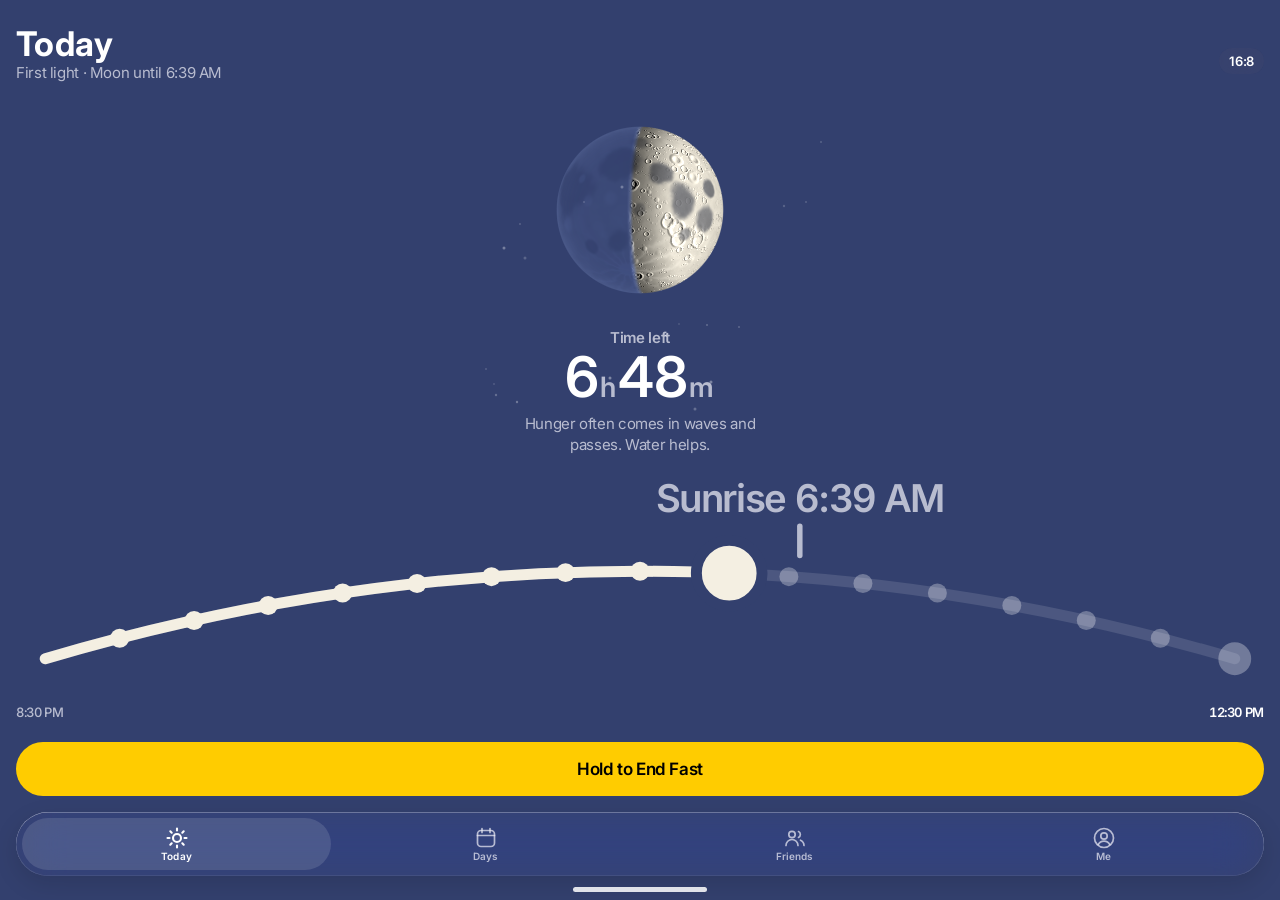
==== app/index.html @ ad0213f5 "Add installable home-screen app (timer) with manifest, icons and service worker Co-Authored-By: Clau" ====
<!doctype html><html lang="en"><head><meta charset="utf-8">
<meta name="viewport" content="width=device-width,initial-scale=1,viewport-fit=cover">
<meta name="theme-color" content="#16223B"><link rel="manifest" href="manifest.webmanifest">
<link rel="apple-touch-icon" href="icon-180.png"><meta name="apple-mobile-web-app-capable" content="yes">
<meta name="mobile-web-app-capable" content="yes"><meta name="apple-mobile-web-app-title" content="Lightly">
<title>Lightly Moon and Sun Timer</title>
<meta name="claude:viewport-fit-sides" content="cover">
<link rel="preconnect" href="https://fonts.googleapis.com">
<link rel="preconnect" href="https://fonts.gstatic.com" crossorigin>
<link href="https://fonts.googleapis.com/css2?family=Inter:wght@400;500;600;700;800&family=Noto+Sans+SC:wght@400;500;600;700&display=swap" rel="stylesheet">
<style>
/* Apple's look on every platform: system font stack (SF on Apple devices), HIG system colors,
   large titles, segmented control, sheet with grabber, floating glass tab bar, springs. */
:root{
  color-scheme:light;
  --bg:#F2F2F7; --card:#FFFFFF; --label:#000000; --label-2:rgba(60,60,67,.6); --label-3:rgba(60,60,67,.3);
  --sep:rgba(60,60,67,.29); --fill:rgba(120,120,128,.12); --fill-2:rgba(120,120,128,.2);
  --tint:#FFCC00; --on-tint:#000000; --indigo:#5856D6;
  --font:-apple-system,BlinkMacSystemFont,'SF Pro Text','Inter','Helvetica Neue','PingFang SC','Noto Sans SC',sans-serif;
  --font-d:-apple-system,BlinkMacSystemFont,'SF Pro Display','Inter','Helvetica Neue','PingFang SC','Noto Sans SC',sans-serif;
  --font-r:ui-rounded,'SF Pro Rounded',-apple-system,BlinkMacSystemFont,'Inter','PingFang SC','Noto Sans SC',sans-serif;
  --gutter:max(16px,4vw);
}
@media (prefers-color-scheme:dark){:root:not([data-theme="light"]){color-scheme:dark;
  --bg:#000000; --card:#1C1C1E; --label:#FFFFFF; --label-2:rgba(235,235,245,.6); --label-3:rgba(235,235,245,.3);
  --sep:rgba(84,84,88,.6); --fill:rgba(118,118,128,.24); --fill-2:rgba(118,118,128,.32); --tint:#FFD60A; --indigo:#5E5CE6}}
:root[data-theme="dark"]{color-scheme:dark;
  --bg:#000000; --card:#1C1C1E; --label:#FFFFFF; --label-2:rgba(235,235,245,.6); --label-3:rgba(235,235,245,.3);
  --sep:rgba(84,84,88,.6); --fill:rgba(118,118,128,.24); --fill-2:rgba(118,118,128,.32); --tint:#FFD60A; --indigo:#5E5CE6}

/* local-time skies (screen only). Ink pairs follow HIG label / secondary label. */
[data-sky="night"]  {--stars:1;--sky:#0E1430;--ink:#FFFFFF;--ink-2:rgba(235,235,245,.7);--unlit:rgba(255,255,255,.10);--rim:rgba(255,255,255,.28);--glass:rgba(40,44,70,.55);--moon:#F4EFE2}
[data-sky="first"]  {--stars:0.45;--sky:#33406E;--ink:#FFFFFF;--ink-2:rgba(235,235,245,.72);--unlit:rgba(255,255,255,.12);--rim:rgba(255,255,255,.3);--glass:rgba(60,68,110,.5);--moon:#F4EFE2}
[data-sky="dawn"]   {--sky:#F0B48C;--ink:#1C1C1E;--ink-2:rgba(28,28,30,.66);--unlit:rgba(28,28,30,.10);--rim:rgba(28,28,30,.26);--glass:rgba(255,255,255,.45);--moon:#FFFFFF}
[data-sky="morning"]{--sky:#A8D5F0;--ink:#1C1C1E;--ink-2:rgba(28,28,30,.66);--unlit:rgba(28,28,30,.09);--rim:rgba(28,28,30,.24);--glass:rgba(255,255,255,.5);--moon:#FFFFFF}
[data-sky="day"]    {--sky:#CDE6F6;--ink:#1C1C1E;--ink-2:rgba(28,28,30,.66);--unlit:rgba(28,28,30,.08);--rim:rgba(28,28,30,.22);--glass:rgba(255,255,255,.55);--moon:#FFFFFF}
[data-sky="sunset"] {--sky:#F3C58E;--ink:#1C1C1E;--ink-2:rgba(28,28,30,.66);--unlit:rgba(28,28,30,.10);--rim:rgba(28,28,30,.26);--glass:rgba(255,255,255,.45);--moon:#FFFFFF}
[data-sky="evening"]{--stars:0.7;--sky:#2C3762;--ink:#FFFFFF;--ink-2:rgba(235,235,245,.72);--unlit:rgba(255,255,255,.11);--rim:rgba(255,255,255,.3);--glass:rgba(56,64,104,.5);--moon:#F4EFE2}

*{box-sizing:border-box}
html{-webkit-text-size-adjust:100%}
body{margin:0;background:var(--bg);color:var(--label);font:400 17px/1.47 var(--font);letter-spacing:-.022em;-webkit-font-smoothing:antialiased}
html:lang(zh-Hans) body{letter-spacing:0}
button{font:inherit;color:inherit;letter-spacing:inherit}
a{color:inherit}
.wrap{max-width:1200px;margin:0 auto;padding:0 var(--gutter)}
:focus-visible{outline:3px solid #007AFF;outline-offset:2px;border-radius:8px}

/* top bar */
.bar{display:flex;align-items:center;justify-content:space-between;gap:16px;padding:20px 0}
.word{display:flex;align-items:center;min-height:44px;gap:8px;font:700 19px var(--font-d);text-decoration:none}
.word i{width:18px;height:18px;border-radius:50%;background:var(--tint)}
.word small{font:500 15px var(--font);color:var(--label-2)}
.bar-r{display:flex;align-items:center;gap:16px}
.bar-r a{font-size:15px;color:var(--label-2);display:inline-flex;align-items:center;min-height:44px;text-decoration:none}

/* HIG segmented control */
.seg{display:inline-flex;background:var(--fill);border-radius:9px;padding:2px;gap:0}
.seg button{border:0;background:transparent;border-radius:7px;padding:6px 14px;font:600 13px var(--font);letter-spacing:-.005em;cursor:pointer;transition:background .2s,box-shadow .2s;min-height:32px}
.seg button[aria-pressed="true"]{background:var(--card);box-shadow:0 3px 8px rgba(0,0,0,.12),0 3px 1px rgba(0,0,0,.04)}
.seg.wide{display:flex}.seg.wide button{flex:1;padding:8px 10px;font-size:14px;line-height:1.25}
.seg.wide button small{display:block;font-weight:400;color:var(--label-2);font-size:12px}

.intro{display:grid;grid-template-columns:minmax(0,1.1fr) minmax(0,1fr);gap:clamp(24px,5vw,72px);align-items:end;padding:clamp(28px,6vw,72px) 0 clamp(28px,4vw,48px)}
.h1{font:700 clamp(40px,6.2vw,80px)/1.02 var(--font-d);letter-spacing:-.035em;margin:0;text-wrap:balance}
html:lang(zh-Hans) .h1{letter-spacing:0;line-height:1.12}
.lede{font-size:clamp(17px,1.5vw,21px);line-height:1.45;color:var(--label-2);margin:0;max-width:46ch}

/* demo layout */
.demo{display:grid;grid-template-columns:minmax(0,1fr) 390px minmax(0,1fr);gap:clamp(24px,3vw,48px);align-items:start}
.side h2,.moments h2{font:700 22px/1.2 var(--font-d);letter-spacing:-.02em;margin:0 0 8px}
.side p{color:var(--label-2);font-size:15px;margin:0 0 16px}
.group{background:var(--card);border-radius:12px;padding:14px 16px;margin-bottom:16px}
.group .k{font:400 13px var(--font);color:var(--label-2);text-transform:uppercase;letter-spacing:.02em;margin:0 0 8px;display:block}
html:lang(zh-Hans) .group .k{text-transform:none}
.group .why{font-size:13px;color:var(--label-2);margin:10px 0 0}
.group .why:empty{display:none}
.loc{display:flex;align-items:center;gap:8px;flex-wrap:wrap;margin-top:12px;padding-top:12px;border-top:.5px solid var(--sep)}
.loc label{font-size:15px;flex:1 0 auto}
.loc select{font:500 15px var(--font);color:var(--label);background:var(--fill);border:0;border-radius:8px;padding:6px 10px;min-height:32px}
.loc button{font:500 15px var(--font);color:#007AFF;background:none;border:0;padding:6px 0;cursor:pointer;min-height:32px}
:root[data-theme="dark"] .loc button{color:#0A84FF}
@media (prefers-color-scheme:dark){:root:not([data-theme="light"]) .loc button{color:#0A84FF}}
.play{display:inline-flex;align-items:center;gap:8px;border:0;border-radius:999px;background:var(--tint);color:var(--on-tint);font:600 17px var(--font);padding:14px 22px;cursor:pointer;min-height:50px;transition:transform .1s ease-out}
.play:active{transform:scale(.97)}
.play svg{width:16px;height:16px;fill:currentColor}

.moments ol{list-style:none;margin:0;padding:0;background:var(--card);border-radius:12px;overflow:hidden}
.moments li + li button{border-top:.5px solid var(--sep)}
.moments button{display:flex;gap:12px;align-items:center;width:100%;text-align:left;border:0;background:transparent;padding:11px 16px;cursor:pointer;min-height:52px}
.moments button:active,.moments button[aria-current="true"]{background:var(--fill)}
.moments b{display:block;font-weight:500;font-size:16px}
.moments .t{display:block;font-size:13px;color:var(--label-2);line-height:1.35}
.moments svg{flex:none;width:26px;height:26px}

/* ---------- phone ---------- */
.ph{width:min(390px,100%);height:800px;border-radius:48px;overflow:hidden;position:relative;justify-self:center;
  background:var(--sky);color:var(--ink);box-shadow:0 0 0 10px #000,0 30px 60px -20px rgba(0,0,0,.35);transition:background-color 1.2s ease,color .3s ease;isolation:isolate;touch-action:manipulation}
.ph .sb{height:50px;display:flex;align-items:center;justify-content:space-between;padding:6px 32px 0;font:600 16px var(--font);letter-spacing:-.02em}
.ph .sb .ic{display:flex;gap:6px;align-items:center}.ph .sb .ic b{display:block;width:18px;height:11px;border-radius:3px;background:currentColor;opacity:.9}.ph .sb .ic b:first-child{width:16px;height:11px;border-radius:2px;opacity:.6}
.ph .nav{padding:4px 16px 0;display:flex;align-items:flex-end;justify-content:space-between}
.ph .lt{font:700 34px/1.2 var(--font-d);letter-spacing:.012em;margin:0}
html:lang(zh-Hans) .ph .lt{letter-spacing:0}
.ph .sub{font:400 15px var(--font);color:var(--ink-2);display:block;margin-top:-2px}
.ph .chip{font:600 13px var(--font);padding:5px 10px;border-radius:999px;background:var(--glass);-webkit-backdrop-filter:blur(20px);backdrop-filter:blur(20px);margin-bottom:8px}
.disc-wrap{display:flex;justify-content:center;margin-top:10px;height:236px;perspective:480px}
#disc{cursor:grab;will-change:transform}
.sw{position:relative;flex:none;width:51px;height:31px;border-radius:999px;border:0;background:var(--fill-2);cursor:pointer;transition:background .2s ease}
.sw::after{content:"";position:absolute;top:2px;left:2px;width:27px;height:27px;border-radius:50%;background:#fff;box-shadow:0 3px 8px rgba(0,0,0,.15),0 1px 1px rgba(0,0,0,.16);transition:transform .3s cubic-bezier(.16,1,.3,1)}
.sw[aria-checked="true"]{background:#34C759}.sw[aria-checked="true"]::after{transform:translateX(20px)}
.row2{display:flex;align-items:center;justify-content:space-between;gap:12px}.row2 b{font-weight:500;font-size:16px;display:block}.row2 span{font-size:13px;color:var(--label-2)}
.borrow{margin-top:clamp(80px,10vw,140px);display:grid;grid-template-columns:minmax(0,1fr) minmax(0,2fr);gap:clamp(24px,5vw,72px)}
.borrow .cols{display:grid;grid-template-columns:1fr 1fr;gap:12px}
.borrow .cols div{background:var(--card);border-radius:20px;padding:20px 22px}
.borrow h3{font:600 19px var(--font-d);margin:0 0 10px;letter-spacing:-.02em}
.borrow ul{margin:0;padding-left:18px;color:var(--label-2);font-size:15px;line-height:1.45}.borrow li+li{margin-top:8px}.borrow li b{color:var(--label);font-weight:600}
.borrow .src{grid-column:2;font-size:13px;color:var(--label-2);margin:4px 0 0}
@media (max-width:860px){.borrow{grid-template-columns:1fr}.borrow .src{grid-column:1}}
@media (max-width:560px){.borrow .cols{grid-template-columns:1fr}}
#disc{width:236px;height:236px;overflow:visible;touch-action:none}
.read{text-align:center;padding:0 24px}
.read .k{font:600 15px var(--font);color:var(--ink-2);min-height:20px;display:block}
.read .big{font:600 56px/1.05 var(--font-r);letter-spacing:-.02em;font-variant-numeric:tabular-nums;display:block}
.read .big small{font-size:.5em;font-weight:600;color:var(--ink-2);margin:0 .12em 0 .04em}
.read .tip{font:400 15px/1.4 var(--font);color:var(--ink-2);margin:6px auto 0;max-width:30ch;min-height:42px}
.track{margin:14px 16px 0;position:relative;touch-action:none;cursor:grab}
.track svg{display:block;width:100%;height:auto;overflow:visible}
.track .ends{display:flex;justify-content:space-between;font:500 13px var(--font);color:var(--ink-2);font-variant-numeric:tabular-nums;margin-top:2px}
.track .ends b{color:var(--ink);font-weight:600}
.act{position:absolute;left:16px;right:16px;bottom:104px;min-height:54px;border:0;border-radius:999px;background:var(--tint);color:var(--on-tint);font:600 17px var(--font);cursor:pointer;overflow:hidden;isolation:isolate;touch-action:none;transition:transform .1s ease-out}
.act.pressed{transform:scale(.97)}
.act::before{content:"";position:absolute;inset:0;background:rgba(0,0,0,.16);transform-origin:left;transform:scaleX(var(--hold,0));z-index:-1;transition:transform .35s cubic-bezier(.16,1,.3,1)}
.act.holding::before{transition:none}
/* stars: only in dark skies, fade with the sky */
.stars{position:absolute;left:0;right:0;top:0;width:100%;height:420px;z-index:-1;pointer-events:none;opacity:var(--stars,0);transition:opacity 1.2s ease}
.stars circle{fill:#fff}
/* text that changes meaning fades up into place */
@keyframes swap{from{opacity:0;transform:translateY(5px)}to{opacity:1;transform:none}}
.swap{animation:swap .36s cubic-bezier(.16,1,.3,1)}
/* sheet contents settle in just after the sheet */
.sheet .row,.sheet p,.sheet .done{transition:opacity .3s ease,transform .45s cubic-bezier(.16,1,.3,1);opacity:0;transform:translateY(12px)}
.sheet.open .row{opacity:1;transform:none;transition-delay:.08s}.sheet.open p{opacity:1;transform:none;transition-delay:.14s}.sheet.open .done{opacity:1;transform:none;transition-delay:.2s}
#lit{transition:fill .5s ease}
.tabs{position:absolute;left:16px;right:16px;bottom:24px;height:64px;border-radius:999px;background:var(--glass);-webkit-backdrop-filter:blur(24px) saturate(180%);backdrop-filter:blur(24px) saturate(180%);
  box-shadow:inset 0 0 0 .5px color-mix(in srgb,var(--ink) 14%,transparent),inset 0 .5px 0 rgba(255,255,255,.45),0 8px 24px rgba(0,0,0,.12);display:grid;grid-template-columns:repeat(4,1fr);align-items:center;padding:0 6px}
/* one tab = icon + label as a single unit, 1px apart (iOS 26 style) */
.tabs>span{display:flex;flex-direction:column;align-items:center;justify-content:center;gap:1px;height:52px;font:600 10px/1.1 var(--font);letter-spacing:.01em;color:var(--ink-2);border-radius:999px;cursor:pointer;-webkit-tap-highlight-color:transparent;transition:background .25s ease,color .25s ease}
.tabs>span>span{display:block}
.tabs>span.sel{color:var(--ink);background:color-mix(in srgb,var(--ink) 12%,transparent)}
.tabs svg{width:24px;height:24px;display:block;fill:none;stroke:currentColor;stroke-width:1.7;stroke-linecap:round;stroke-linejoin:round}
.tabs .sel svg{stroke-width:2.1}
.home{position:absolute;bottom:8px;left:50%;width:134px;height:5px;margin-left:-67px;border-radius:3px;background:var(--ink);opacity:.85}

/* sheet (medium detent) */
.scrim{position:absolute;inset:0;background:#000;opacity:0;pointer-events:none;z-index:4}
.sheet{position:absolute;left:0;right:0;bottom:0;z-index:5;background:var(--card);color:var(--label);border-radius:34px 34px 0 0;padding:8px 16px 34px;transform:translateY(105%);will-change:transform}
.sheet .grab{width:36px;height:5px;border-radius:3px;background:var(--label-3);margin:0 auto 18px}
.sheet .k{font:600 15px var(--font);color:var(--label-2)}
.sheet .big{display:block;font:600 48px/1.05 var(--font-r);letter-spacing:-.02em;font-variant-numeric:tabular-nums;margin:2px 0 16px}
.sheet .big small{font-size:.5em;color:var(--label-2);margin:0 .12em 0 .04em}
.sheet .row{display:grid;grid-template-columns:1fr 1fr;gap:10px}
.sheet .row div{background:var(--bg);border-radius:14px;padding:12px 14px}
.sheet .row b{display:block;font:600 22px var(--font-r);font-variant-numeric:tabular-nums}
.sheet .row span{font-size:13px;color:var(--label-2)}
.sheet p{font-size:15px;color:var(--label-2);margin:14px 0 18px;line-height:1.4}
.sheet .done{width:100%;min-height:52px;border:0;border-radius:999px;background:var(--label);color:var(--card);font:600 17px var(--font);cursor:pointer;transition:transform .1s ease-out}
.sheet .done:active{transform:scale(.97)}

/* hour tick pop */
@keyframes pop{0%{transform:scale(1)}30%{transform:scale(1.9)}100%{transform:scale(1)}}
.tick{transform-box:fill-box;transform-origin:center}
.tick.pop{animation:pop .45s cubic-bezier(.16,1,.3,1)}

/* reading guide */
.guide{margin-top:clamp(80px,10vw,140px);display:grid;grid-template-columns:minmax(0,1fr) minmax(0,2fr);gap:clamp(24px,5vw,72px)}
.h2{font:700 clamp(30px,3.6vw,48px)/1.08 var(--font-d);letter-spacing:-.03em;margin:0;text-wrap:balance}
html:lang(zh-Hans) .h2{letter-spacing:0;line-height:1.2}
.reads{display:grid;grid-template-columns:1fr 1fr;gap:12px}
.reads div{background:var(--card);border-radius:20px;padding:20px}
.reads svg{width:56px;height:56px;display:block;margin-bottom:12px}
.reads h3{font:600 19px/1.25 var(--font-d);letter-spacing:-.02em;margin:0 0 6px}
.reads p{margin:0;color:var(--label-2);font-size:15px;line-height:1.45}
.take{margin-top:clamp(80px,10vw,140px);background:var(--card);border-radius:28px;padding:clamp(24px,5vw,56px);display:grid;grid-template-columns:minmax(0,1fr) minmax(0,1.3fr);gap:clamp(24px,5vw,64px)}
.take p{margin:0 0 14px;color:var(--label-2);font-size:17px;max-width:56ch}
.take p b{color:var(--label);font-weight:600}
.notes{margin:clamp(80px,10vw,140px) 0 clamp(64px,8vw,120px)}
.tw{overflow-x:auto;margin-top:24px;background:var(--card);border-radius:20px}
table{width:100%;border-collapse:collapse;min-width:640px;font-size:15px}
th{text-align:left;font:600 13px var(--font);color:var(--label-2);padding:14px 16px;text-transform:uppercase;letter-spacing:.02em}
html:lang(zh-Hans) th{text-transform:none}
td{padding:13px 16px;border-top:.5px solid var(--sep);vertical-align:top;color:var(--label-2)}
td:first-child{color:var(--label);font-weight:600}

/* Reduce Motion: nothing travels or bounces; color, sky and text still cross-fade so state changes stay legible */
@media (prefers-reduced-motion:reduce){
  .tick.pop{animation:none}
  .swap{animation:fade .25s ease}
  @keyframes fade{from{opacity:0}to{opacity:1}}
  .sheet .row,.sheet p,.sheet .done{transform:none!important;transition:opacity .2s ease}
  .sheet{transform:none!important;opacity:0;transition:opacity .25s ease;pointer-events:none}.sheet.open{opacity:1;pointer-events:auto}
  .act,.play,.sheet .done{transition:none}
}
/* solid fallback stays close to the sky so labels keep their contrast */
@media (prefers-reduced-transparency:reduce){.tabs,.ph .chip{-webkit-backdrop-filter:none;backdrop-filter:none;background:color-mix(in srgb,var(--sky) 86%,var(--ink) 14%)}}
@media (max-width:1180px){
  .demo{grid-template-columns:minmax(0,1fr) 390px}
  .moments{grid-column:1 / -1}
}
@media (max-width:860px){
  .demo,.intro,.guide,.take{grid-template-columns:1fr}
  .ph{order:-1}
}
@media (max-width:560px){.reads{grid-template-columns:1fr}.bar-r a{display:none}.ph{border-radius:40px}}
.disc-wrap{position:relative}
.orb{position:absolute;left:50%;top:0;width:236px;height:236px;margin-left:-118px;pointer-events:none;will-change:transform}

/* ---------- before / after ---------- */
.polish{margin-top:clamp(80px,10vw,140px)}
.polish .kind{grid-template-columns:repeat(4,minmax(0,1fr))}
@media (max-width:1080px){.polish .kind{grid-template-columns:1fr 1fr}}
@media (max-width:560px){.polish .kind{grid-template-columns:1fr}}
.ba{display:grid;grid-template-columns:1fr 1fr;gap:12px;margin-bottom:12px}
.ba figure{margin:0;background:var(--card);border-radius:20px;padding:16px}
.ba .pair{display:grid;grid-template-columns:1fr 1fr;gap:10px}
.ba .pair div{position:relative;border-radius:14px;overflow:hidden;line-height:0}
.ba img{width:100%;height:auto;display:block;aspect-ratio:1}
.ba span{position:absolute;left:10px;bottom:10px;line-height:1;font:600 12px var(--font);padding:6px 10px;border-radius:999px;background:rgba(0,0,0,.45);color:#fff;-webkit-backdrop-filter:blur(12px);backdrop-filter:blur(12px)}
@media (max-width:560px){.ba{grid-template-columns:1fr}}
</style>
<style>/* app mode: show only the phone screen, full viewport */
html,body{margin:0;background:#16223B;overflow:hidden}
.wrap{padding:0!important;max-width:none!important}
.wrap>*:not(.demo):not(svg){display:none!important}
.demo{display:block!important}.demo>*:not(.ph){display:none!important}
.demo .ph{position:fixed;inset:0;width:100%!important;height:100dvh!important;border-radius:0!important;max-width:none}
.demo .ph .sb{height:max(env(safe-area-inset-top),20px);padding:0;font-size:0;overflow:hidden}.demo .ph .sb *{display:none}
</style>
<div class="wrap">
<svg width="0" height="0" style="position:absolute" aria-hidden="true" focusable="false"><defs><radialGradient id="mdMoon" cx=".35" cy=".3" r=".85"><stop offset="0" stop-color="#FFFFFF"/><stop offset=".6" stop-color="#E6E0D0"/><stop offset="1" stop-color="#C4BBA4"/></radialGradient><radialGradient id="mdMoonD" cx=".35" cy=".3" r=".85"><stop offset="0" stop-color="#EDE8DB"/><stop offset="1" stop-color="#B5AC96"/></radialGradient><radialGradient id="mdSun" cx=".4" cy=".35" r=".85"><stop offset="0" stop-color="#FFF4C8"/><stop offset=".6" stop-color="#FFC93C"/><stop offset="1" stop-color="#FF9F1C"/></radialGradient></defs></svg>

  <nav class="bar" aria-label="Main">
    <a class="word" href="../"><i aria-hidden="true"></i>Lightly <small>轻伴</small></a>
    <div class="bar-r">
      <a href="../" data-zh="完整设计概念">Full concept</a>
      <div class="seg" role="group" aria-label="Language"><button type="button" id="l-en" aria-pressed="true">EN</button><button type="button" id="l-zh" aria-pressed="false">中文</button></div>
    </div>
  </nav>

  <header class="intro">
    <h1 class="h1" data-zh="夜里看月亮，白天看太阳">A moon for the night, a sun for the day</h1>
    <p class="lede" data-zh="不再是圆环。断食时，一个圆慢慢被点亮，满了就是到了目标。它跟着你所在地方的真实日出日落：日落到日出之间是月亮，白天是太阳。日出时月亮渐渐变成太阳，日落时太阳再渐渐变回月亮，进度一点不变。">No ring. As you fast, a disc fills with light, and full means you've reached your goal. It follows the real sunrise and sunset where you are: a moon from sunset to sunrise, a sun in between. At sunrise the moon fades into the sun, at sunset the sun fades back into the moon, and your progress carries straight on.</p>
  </header>

  <section class="demo" aria-label="Playable demo">
    <div class="side">
      <h2 data-zh="看一整次断食">Watch a whole fast</h2>
      <p data-zh="16 小时压缩成大约 20 秒。你也可以在时间轴上拖动，或者按住按钮自己结束。">Sixteen hours in about 20 seconds. You can also drag along the timeline, or hold the button to end the fast yourself.</p>
      <div class="group">
        <span class="k" data-zh="开始时间">Start time</span>
        <div class="seg wide" role="group" aria-label="Start time">
          <button type="button" id="st-night" aria-pressed="true"><span data-zh="今晚">Tonight</span><small id="st-night-t">8:30 PM</small></button>
          <button type="button" id="st-day" aria-pressed="false"><span data-zh="今早">This morning</span><small id="st-day-t">7:00 AM</small></button>
        </div>
        <p class="why" id="why"></p>
        <div class="loc"><label for="city" data-zh="所在地">Where you are</label><select id="city"><option value="shanghai">Shanghai</option><option value="singapore">Singapore</option><option value="london">London</option><option value="newyork">New York</option></select><button type="button" id="geoBtn" data-zh="用我的位置">Use my location</button></div>
        <p class="why" id="sunWhy"></p>
      </div>
      <div class="group row2"><div><b data-zh="声音">Sound</b><span data-zh="每小时一声轻响，满了有一声铃。应用里会跟随手机的静音设置。">A soft tick each hour, a chime when full. In the app it follows your phone's silent mode.</span></div><button class="sw" type="button" role="switch" aria-checked="true" id="sndSw" aria-label="Sound"></button></div>
      <div class="group row2"><div><b data-zh="3D 月亮和太阳">3D moon and sun</b><span id="d3Note" data-zh="一个真正被照亮的球体。关掉可以和平面版对比，老手机会自动用平面版。">A real lit sphere. Turn it off to compare with the flat version, which older phones get automatically.</span></div><button class="sw" type="button" role="switch" aria-checked="true" id="d3Sw" aria-label="3D moon and sun"></button></div>
      <button class="play" type="button" id="playBtn"><svg viewBox="0 0 24 24" aria-hidden="true"><path d="M7 4.5v15a1 1 0 0 0 1.5.86l12-7.5a1 1 0 0 0 0-1.72l-12-7.5A1 1 0 0 0 7 4.5z"/></svg><span id="playLbl" data-zh="从头播放">Play the Whole Fast</span></button>
    </div>

    <div class="ph" id="ph" data-sky="night" aria-label="Lightly Today screen demo">
      <svg class="stars" viewBox="0 0 390 420" aria-hidden="true"><circle cx="177" cy="187" r="1.5" opacity="0.71"/><circle cx="49" cy="384" r="0.8" opacity="0.55"/><circle cx="41" cy="369" r="1.0" opacity="0.37"/><circle cx="234" cy="324" r="0.8" opacity="0.48"/><circle cx="294" cy="327" r="0.8" opacity="0.80"/><circle cx="75" cy="224" r="0.8" opacity="0.67"/><circle cx="215" cy="135" r="1.0" opacity="0.38"/><circle cx="80" cy="258" r="1.5" opacity="0.43"/><circle cx="72" cy="402" r="1.2" opacity="0.66"/><circle cx="361" cy="202" r="0.8" opacity="0.67"/><circle cx="339" cy="206" r="1.2" opacity="0.40"/><circle cx="376" cy="142" r="0.8" opacity="0.69"/><circle cx="266" cy="382" r="1.5" opacity="0.78"/><circle cx="250" cy="409" r="1.5" opacity="0.55"/><circle cx="139" cy="202" r="1.0" opacity="0.40"/><circle cx="165" cy="378" r="1.5" opacity="0.83"/><circle cx="241" cy="257" r="0.8" opacity="0.41"/><circle cx="226" cy="194" r="1.2" opacity="0.43"/><circle cx="262" cy="325" r="0.8" opacity="0.88"/><circle cx="51" cy="395" r="1.2" opacity="0.54"/><circle cx="191" cy="364" r="1.5" opacity="0.39"/><circle cx="59" cy="248" r="1.5" opacity="0.73"/></svg>
      <div class="sb"><span id="sbClock">9:41</span><span class="ic"><b></b><b></b></span></div>
      <div class="nav">
        <div><h3 class="lt" data-zh="今天">Today</h3><span class="sub" id="sub">Night · Moon fast</span></div>
        <span class="chip">16:8</span>
      </div>
      <div class="disc-wrap">
        <svg id="disc" viewBox="-118 -118 236 236" aria-hidden="true">
          <g id="rays" opacity="0"></g>
          <circle id="halo" r="96" fill="none" stroke-width="2" opacity="0"/>
          <circle id="ripple" r="84" fill="none" stroke-width="3" opacity="0"/>
          <defs>
            <radialGradient id="gMoon" cx=".38" cy=".34" r=".78"><stop offset="0" stop-color="#FFFFFF"/><stop offset=".55" stop-color="#EEE8D9"/><stop offset="1" stop-color="#CBC2AB"/></radialGradient>
            <radialGradient id="gSun" cx=".4" cy=".36" r=".78"><stop offset="0" stop-color="#FFF6C2"/><stop offset=".5" stop-color="#FFD21F"/><stop offset="1" stop-color="#FFA900"/></radialGradient>
            <radialGradient id="gGlow"><stop offset=".62" stop-color="#FFCC00" stop-opacity=".45"/><stop offset="1" stop-color="#FFCC00" stop-opacity="0"/></radialGradient>
            <filter id="soft" x="-10%" y="-10%" width="120%" height="120%"><feGaussianBlur stdDeviation="1.4"/></filter>
            <mask id="mLit" maskUnits="userSpaceOnUse" x="-120" y="-120" width="240" height="240"><path id="lit" fill="#fff" filter="url(#soft)"/></mask>
          </defs>
          <circle id="glow" r="118" fill="url(#gGlow)" opacity="0"/>
          <g id="body">
            <circle id="unlit" r="84" style="fill:var(--unlit);stroke:var(--rim)" stroke-width="1.5"/>
            <g mask="url(#mLit)">
              <circle id="litMoon" r="84" fill="url(#gMoon)"/>
              <g id="craters"><circle cx="-30" cy="-28" r="13" fill="#B9AF96" opacity="0.32"/><circle cx="22" cy="-40" r="8" fill="#B9AF96" opacity="0.28"/><circle cx="34" cy="8" r="16" fill="#B9AF96" opacity="0.26"/><circle cx="-12" cy="30" r="10" fill="#B9AF96" opacity="0.30"/><circle cx="-46" cy="14" r="6" fill="#B9AF96" opacity="0.30"/><circle cx="10" cy="52" r="7" fill="#B9AF96" opacity="0.24"/><circle cx="52" cy="-18" r="5" fill="#B9AF96" opacity="0.30"/><circle cx="-24" cy="-58" r="5" fill="#B9AF96" opacity="0.25"/></g>
              <circle id="litSun" r="84" fill="url(#gSun)" opacity="0"/>
            </g>
          </g>
        </svg>
      </div>
      <div class="read">
        <span class="k" id="readK"></span>
        <span class="big" id="readBig" aria-live="polite"></span>
        <p class="tip" id="readTip"></p>
      </div>
      <div class="track" id="track" role="slider" tabindex="0" aria-label="Fast timeline" aria-valuemin="0" aria-valuemax="16">
        <svg viewBox="0 0 342 64" id="trackSvg" aria-hidden="true">
          <path id="tLine" d="M8 52 Q171 4 334 52" fill="none" stroke-width="3" stroke-linecap="round" style="stroke:var(--unlit)"/>
          <path id="tDone" d="M8 52 Q171 4 334 52" fill="none" stroke-width="3" stroke-linecap="round"/>
          <g id="ticks"></g>
          <g id="evt" opacity="0"><line id="evtL" y1="0" y2="0" stroke-width="1.5" stroke-linecap="round" style="stroke:var(--ink-2)"/><text id="evtT" text-anchor="middle" font-size="10.5" font-weight="600" style="fill:var(--ink-2);font-family:var(--font)"></text></g>
          <circle id="marker" r="9" stroke-width="3" style="stroke:var(--sky)"/>
        </svg>
        <div class="ends"><span id="endA">8:30 PM</span><span id="endB"><b>12:30 PM</b></span></div>
      </div>
      <button class="act" type="button" id="act"><span id="actLbl">Start Fast</span></button>
      <nav class="tabs" aria-label="App tabs">
        <span class="sel"><svg viewBox="0 0 24 24"><circle cx="12" cy="12" r="4"/><path d="M12 2.5v2M12 19.5v2M2.5 12h2M19.5 12h2M5.3 5.3l1.4 1.4M17.3 17.3l1.4 1.4M5.3 18.7l1.4-1.4M17.3 6.7l1.4-1.4"/></svg><span data-zh="今天">Today</span></span>
        <span><svg viewBox="0 0 24 24"><rect x="3.5" y="4.5" width="17" height="16" rx="3.5"/><path d="M3.5 9.5h17M8 2.5v4M16 2.5v4"/></svg><span data-zh="日子">Days</span></span>
        <span><svg viewBox="0 0 24 24"><circle cx="9" cy="8.5" r="3.2"/><path d="M3 19.5a6 6 0 0 1 12 0"/><path d="M15.5 5.6a3.2 3.2 0 0 1 0 5.8M17.5 14.2a6 6 0 0 1 3.5 5.3"/></svg><span data-zh="朋友">Friends</span></span>
        <span><svg viewBox="0 0 24 24"><circle cx="12" cy="12" r="9.5"/><circle cx="12" cy="10" r="3.2"/><path d="M6.2 18.6a6.5 6.5 0 0 1 11.6 0"/></svg><span data-zh="我">Me</span></span>
      </nav>
      <span class="home"></span>
      <div class="scrim" id="scrim"></div>
      <div class="sheet" id="sheet" role="dialog" aria-label="Fast saved">
        <div class="grab"></div>
        <span class="k" id="shK">Fast Saved</span>
        <span class="big" id="shBig"></span>
        <div class="row"><div><b id="shStreak">7</b><span data-zh="天连续">day streak</span></div><div><b id="shEnd"></b><span data-zh="结束时间">ended</span></div></div>
        <p id="shNote"></p>
        <button class="done" type="button" id="shDone" data-zh="开始进食窗口">Start Eating Window</button>
      </div>
    </div>

    <div class="moments">
      <h2 data-zh="跳到某个时刻">Jump to a moment</h2>
      <ol id="moments">
        <li><button type="button" data-go="start"><svg viewBox="-12 -12 24 24" data-p="0" data-h="0"></svg><span><b data-zh="开始断食">Start the fast</b><span class="t" data-zh="轻点一下，出现细细的一弯。">One tap. A thin sliver appears.</span></span></button></li>
        <li><button type="button" data-go="4"><svg viewBox="-12 -12 24 24" data-p=".25" data-h="4"></svg><span><b data-zh="第 4 小时">Hour 4</b><span class="t" data-zh="一弯，每过一小时轻轻一震。">A crescent. Every hour gives a small tap.</span></span></button></li>
        <li><button type="button" data-go="8"><svg viewBox="-12 -12 24 24" data-p=".5" data-h="8"></svg><span><b data-zh="第 8 小时">Hour 8</b><span class="t" data-zh="半月，正好过了一半。">Half full, exactly halfway.</span></span></button></li>
        <li><button type="button" data-go="turn"><svg viewBox="-12 -12 24 24" data-p=".7" id="turnIcon"></svg><span><b id="turnB">Sunrise</b><span class="t" id="turnT">The moon fades into the sun.</span></span></button></li>
        <li><button type="button" data-go="goal"><svg viewBox="-12 -12 24 24" data-p="1" data-h="16"></svg><span><b data-zh="达成目标">Reach the goal</b><span class="t" data-zh="满了。太阳展开光芒，月亮亮起光晕，一次成功的震动。">Full. A sun opens its rays, a moon gets a halo, with one success tap.</span></span></button></li>
        <li><button type="button" data-go="eat"><svg viewBox="-12 -12 24 24" data-p=".6" data-wane="1" data-h="19"></svg><span><b data-zh="结束并进食">End and eat</b><span class="t" data-zh="按住结束，进食窗口里它会慢慢变缺。">Hold to end. In the eating window it slowly wanes.</span></span></button></li>
      </ol>
    </div>
  </section>

  <section class="guide" aria-labelledby="g-h">
    <h2 class="h2" id="g-h" data-zh="一眼看懂">How it reads at a glance</h2>
    <div class="reads">
      <div><svg viewBox="-28 -28 56 56" data-p=".62" data-big="1"></svg><h3 data-zh="越满，越接近目标">Fuller means closer</h3><p data-zh="从细细一弯到完整的一轮，满了就是 16 小时。月相是每个人都认识的形状。">From a thin sliver to a full disc, and full is 16 hours. Everyone already knows how to read a moon.</p></div>
      <div><svg viewBox="-28 -28 56 56"><circle r="12" cx="-8" fill="#F4EFE2" stroke="#8E8E93" stroke-width="1"/><circle r="12" cx="10" fill="#FFCC00"/></svg><h3 data-zh="月亮还是太阳，跟着你的天空">Moon or sun follows your sky</h3><p data-zh="用你所在地今天真实的日出日落。日出时月亮渐渐变成太阳，日落时变回月亮，满的程度不变。时间轴上也标着这一刻。">It uses today's real sunrise and sunset where you are. At sunrise the moon fades into the sun, at sunset it fades back, and the fill stays the same. The moment is marked on the timeline too.</p></div>
      <div><svg viewBox="0 0 56 56"><path d="M4 40 Q28 24 52 40" fill="none" stroke="#8E8E93" stroke-width="3" stroke-linecap="round"/><path d="M4 40 Q16 32 26 31" fill="none" stroke="#FFCC00" stroke-width="3" stroke-linecap="round"/><circle cx="26" cy="31" r="5" fill="#FFCC00"/></svg><h3 data-zh="下面的线是时间">The line below is time</h3><p data-zh="一条又低又平的弧线，16 个小点代表 16 个小时，两端写着几点开始、几点结束。可以直接拖动。">A low, flat arc with 16 dots, one per hour, and your start and end times at each end. You can drag along it.</p></div>
      <div><svg viewBox="0 0 56 56"><rect x="6" y="16" width="44" height="24" rx="7" fill="#8E8E93" opacity=".25"/><rect x="12" y="23" width="26" height="10" rx="3" fill="#8E8E93"/></svg><h3 data-zh="大数字是剩余时间">The big number is time left</h3><p data-zh="大家最常问的是“还要多久才能吃”，所以它字号最大。超过目标后，多出来的时间不计分。">"How long until I can eat?" is what people ask most, so it gets the biggest type. Time past your goal isn't scored.</p></div>
    </div>
  </section>

    <section class="polish" id="polish" aria-labelledby="po-h">
    <div class="sec-head"><h2 class="h2" id="po-h" data-zh="更精致的月亮和太阳">A moon and sun that feel premium</h2>
      <p data-zh="第一版的 3D 看起来像贴纸：卡通光芒、一团团的纹理、发黄的光晕。现在改成克制的材质，和苹果的风格一致：少即是多，细节来自真实的光线，而不是装饰。">The first 3D version looked like a sticker: cartoon rays, blotchy texture and a flat yellow glow. It's now restrained and physical, like Apple's own work: less decoration, and detail that comes from real light.</p></div>
    <div class="ba">
      <figure><div class="pair"><div><img alt="Moon before" src="[data-uri]"><span data-zh="之前">Before</span></div><div><img alt="Moon after" src="[data-uri]"><span data-zh="之后">After</span></div></div></figure>
      <figure><div class="pair"><div><img alt="Sun before" src="[data-uri]"><span data-zh="之前">Before</span></div><div><img alt="Sun after" src="[data-uri]"><span data-zh="之后">After</span></div></div></figure>
    </div>
    <div class="kind">
      <div><b data-zh="真实的月面">A real moon face</b><p data-zh="月海、环形山和第谷环形山的亮纹都在真实的位置上，所以认得出这就是我们看到的月亮。月亮不会自转，只会轻轻晃动。">The seas, craters and Tycho's bright rays sit where they really are, so it's recognisably our moon. It never spins, it only rocks gently.</p></div>
      <div><b data-zh="光线决定月相">Light draws the phase</b><p data-zh="阴影边缘顺着球面弯曲，边缘附近的环形山会投下细小的影子。暗的一侧像地球反照一样微微可见。">The shadow edge curves around the ball and craters near it cast tiny shadows. The dark side stays faintly visible, like earthshine.</p></div>
      <div><b data-zh="太阳是发光的，不是画的">A sun that glows, not a drawing</b><p data-zh="一个干净的渐变球体，边缘略暗，一圈柔和的暖光。去掉了卡通光芒，到达目标时是光晕慢慢亮起来。">A clean gradient ball, a little darker at the rim, with a soft warm bloom. The cartoon rays are gone: at your goal the bloom swells instead.</p></div>
      <div><b data-zh="克制的颜色">A restrained palette</b><p data-zh="月亮是暖灰色，太阳是琥珀到奶白，没有饱和的纯黄。">Warm greys for the moon, amber to cream for the sun, and no saturated pure yellow.</p></div>
    </div>
  </section>

  <section class="borrow" aria-labelledby="b-h">
    <h2 class="h2" id="b-h" data-zh="从 (Not Boring) Weather 借鉴什么">What to borrow from (Not Boring) Weather</h2>
    <div class="cols">
      <div><h3 data-zh="借鉴">Borrow</h3><ul>
        <li data-zh-html="1" data-zh="<b>可以摸的东西。</b>按住月亮或太阳拖一下，它会倾斜，光也跟着动，松手后弹回原位。">An object you can touch. <b>Press and drag the moon or sun</b> and it tilts, the light shifts with it, and it springs back when you let go.</li>
        <li data-zh-html="1" data-zh="<b>真正的 3D 球体。</b>月亮有真实的月海和环形山，会像真的月亮一样轻轻晃动，明暗交界线顺着球面弯过去，太阳散发柔和的光。拖一下它会转。月相依然一眼能读。">Depth. <b>A real 3D ball.</b> The moon has its real seas and craters and rocks gently like the real one, the shadow edge wraps around the sphere, and the sun glows softly. Drag it and it rolls. The phase still reads at a glance.</li>
        <li data-zh-html="1" data-zh="<b>声音。</b>每小时一声轻响，每次音高都略有不同，所以不会机械；满了有一声铃。">Sound. A soft tick each hour, <b>each a little different in pitch</b> so it never feels mechanical, and a chime when you reach full.</li>
        <li data-zh-html="1" data-zh="<b>可以拖动的时间。</b>沿着时间轴拖动，每过一小时就有一下“咔哒”和震动。">Scrubbing through time. Drag along the timeline and <b>each hour clicks into place</b> with a tap.</li>
        <li data-zh-html="1" data-zh="<b>以后可以出皮肤。</b>可收藏的月亮和太阳皮肤是一个不打扰人的收入方式，计时器本身永远免费。">Skins later. <b>Collectible moon and sun skins</b> are a gentle way to earn money, while the timer itself stays free.</li>
      </ul></div>
      <div><h3 data-zh="不照搬">Skip</h3><ul>
        <li data-zh-html="1" data-zh="<b>完整的 3D 引擎。</b>他们用 3D 引擎和低多边形模型搭整个场景，只做 iPhone。我们先上安卓，很多是中低端手机，所以<b>只用一个小小的着色器画出真正的 3D 月亮和太阳</b>：不用引擎，不用模型，没有要下载的东西。老手机会自动换成平面版。">A full 3D engine. They build whole scenes with low-poly models, and only on iPhone. We launch on Android, where many phones are mid-range, so <b>one small shader draws a real 3D moon and sun</b>: no engine, no models, nothing to download. Older phones get the flat version automatically.</li>
        <li data-zh-html="1" data-zh="<b>复古游戏的粗犷风格。</b>那会和苹果式的干净外观打架。我们把好玩放在手感和动效里，而不是外观。">The chunky retro-game look. It would clash with the clean Apple look. <b>We put the fun in touch and motion</b>, not in the styling.</li>
        <li data-zh-html="1" data-zh="<b>静音时也出声。</b>他们的声音在静音开关打开时也会播放。断食常常在夜里，我们要跟随手机的静音设置。">Sound in silent mode. Their sounds play even with the mute switch on. Fasts often run at night, so <b>Lightly follows the phone's silent setting</b>.</li>
        <li data-zh-html="1" data-zh="<b>很多数字。</b>天气应用要显示很多数据，我们只需要一个大数字：还剩多久。">Lots of numbers. A weather app has a lot of data to show. <b>We need one big number</b>: time left.</li>
      </ul></div>
    </div>
    <p class="src" data-zh-html="1" data-zh="资料来源：<a href=&quot;https://apps.apple.com/app/id1531063436&quot;>App Store 页面</a>、<a href=&quot;https://www.tapsmart.com/apps/not-boring-weather-fun-alternative-weather-watchers/&quot;>TapSmart 评测</a>、<a href=&quot;https://www.revenuecat.com/blog/growth/andy-allen-not-boring-software-launched-podcast-2026&quot;>RevenueCat 对 Andy Allen 的访谈</a>、<a href=&quot;https://notbor.ing/llms.txt&quot;>notbor.ing</a>。公开资料没有写他们具体怎么画太阳和月亮。">Sources: <a href="https://apps.apple.com/app/id1531063436">App Store listing</a>, <a href="https://www.tapsmart.com/apps/not-boring-weather-fun-alternative-weather-watchers/">TapSmart review</a>, <a href="https://www.revenuecat.com/blog/growth/andy-allen-not-boring-software-launched-podcast-2026">RevenueCat interview with Andy Allen</a>, <a href="https://notbor.ing/llms.txt">notbor.ing</a>. None of them describe exactly how they draw the sun and moon.</p>
  </section>

  <section class="take" aria-labelledby="t-h">
    <h2 class="h2" id="t-h" data-zh="我的看法">What I think of the idea</h2>
    <div>
      <p data-zh-html="1" data-zh="<b>我觉得很好。</b>月相是人人都会读的进度条，而且它说的是“慢慢变圆”，比圆环“还差多少”温和。晚上开始的断食大部分在睡梦里，月亮正好合适。">I like it a lot. <b>A moon phase is a progress bar everyone can already read</b>, and it says "filling up" instead of a ring's "still missing". Most night fasts pass in your sleep, so a moon fits.</p>
      <p data-zh-html="1" data-zh="<b>月亮和太阳用同一种“变满”的形状</b>，所以无论哪种，读法完全一样。进食窗口里它会慢慢变缺，这样一整天就是一次完整的盈亏。">I gave <b>the moon and the sun the same filling shape</b>, so you read them the same way. In the eating window it slowly wanes, so a whole day is one full cycle.</p>
      <p data-zh-html="1" data-zh="<b>跟着真实的日出日落</b>，意味着它会随季节变化，在哪里都对。一次跨过日出的断食会在中途从月亮变成太阳，但进度不会跳。<b>要注意的一点：</b>位置是隐私。我们只需要大概的城市，所以默认用你时区对应的城市，想要更准时再让你授权位置。">Following the real sunrise and sunset means it changes with the seasons and is right anywhere. A fast that crosses sunrise turns from moon to sun partway, and progress never jumps. <b>One thing to watch:</b> location is private. We only need a rough city, so the app can start from your time zone's city and only ask for your precise location if you want it.</p>
    </div>
  </section>

  <section class="notes" aria-labelledby="n-h">
    <h2 class="h2" id="n-h" data-zh="苹果的样子，安卓先上线">Apple's look, Android first</h2>
    <div class="tw"><table>
      <thead><tr><th data-zh="部分">Part</th><th data-zh="长什么样（按苹果设计规范）">How it looks (Apple HIG)</th><th data-zh="安卓上怎么做">How it's built on Android</th></tr></thead>
      <tbody>
        <tr><td data-zh="标题">Title</td><td data-zh="大标题，SF Pro 34 号粗体">Large title, SF Pro 34 pt bold</td><td data-zh="同样的字号和字重，用系统字体或 Inter">Same size and weight in the system font or Inter</td></tr>
        <tr><td data-zh="字体">Type</td><td data-zh="系统字体；数字用 SF Rounded 等宽数字；支持动态字体">System font, SF Rounded tabular numbers, Dynamic Type</td><td data-zh="跟随系统字体缩放">Follows the system font scale</td></tr>
        <tr><td data-zh="颜色">Color</td><td data-zh="系统色（systemYellow 等），浅色和深色两套">System colors such as systemYellow, in light and dark</td><td data-zh="同一套颜色，不用 Material You 动态取色">The same colors, with Material You dynamic color turned off</td></tr>
        <tr><td data-zh="开始时间">Start time</td><td data-zh="分段控件">Segmented control</td><td data-zh="画成同样的分段控件">Drawn as the same segmented control</td></tr>
        <tr><td data-zh="主按钮">Main button</td><td data-zh="胶囊按钮；结束要按住 1.2 秒；按下就有轻触反馈">Capsule button; hold 1.2 s to end; a light tap the moment you press</td><td data-zh="同样的样子，安卓震动反馈">Same look, with Android haptics</td></tr>
        <tr><td data-zh="总结">Summary</td><td data-zh="带拖动条的底部表单，从下往上弹出">Sheet with a grabber, springs up from the bottom</td><td data-zh="同样的表单；返回手势可以关掉它">Same sheet; the back gesture closes it</td></tr>
        <tr><td data-zh="标签栏">Tab bar</td><td data-zh="悬浮的玻璃标签栏">Floating glass tab bar</td><td data-zh="同样的样子；系统三键导航时自动留出空间">Same look; it leaves room for three-button navigation</td></tr>
        <tr><td data-zh="动效">Motion</td><td data-zh="弹簧动画（阻尼 1.0，响应 0.4 秒），随时可以打断；到达目标时才有回弹">Springs (damping 1.0, response 0.4 s) you can interrupt at any time; bounce only at the goal</td><td data-zh="同样的参数，用 Compose 的 spring()">The same values with Compose spring()</td></tr>
        <tr><td data-zh="月亮和太阳">Moon and sun</td><td data-zh="一个被照亮的 3D 球体，光照的方向决定月相">A lit 3D sphere; where the light comes from sets the phase</td><td data-zh="Compose 里用 AGSL 着色器（安卓 13 以上）或 OpenGL ES；老手机和省电模式用平面版">An AGSL shader in Compose (Android 13+) or OpenGL ES; the flat version on older phones and in battery saver</td></tr>
        <tr><td data-zh="减少动态效果">Reduce motion</td><td data-zh="只换颜色和文字，没有移动，月亮也不再转动">Only color and text change. Nothing moves, and the moon stops turning</td><td data-zh="跟随“移除动画”设置">Follows the Remove animations setting</td></tr>
      </tbody>
    </table></div>
  </section>
</div>

<script>
/* ---------- 3D moon and sun: one small shader draws a lit sphere. No 3D engine, no models, no textures to download.
   Phase = where the light comes from, so the shadow edge really wraps around the ball. Flat SVG stays as the fallback. ---------- */
window.LightlySphere=(function(){
  var VS='attribute vec2 a;void main(){gl_Position=vec4(a,0.,1.);}';
  var HEAD=['#ifdef GL_FRAGMENT_PRECISION_HIGH','precision highp float;','#else','precision mediump float;','#endif'].join('\n');
  /* shared noise */
  var NOISE=[
  'float h(vec3 p){p=fract(p*.3183099+.1);p*=17.;return fract(p.x*p.y*p.z*(p.x+p.y+p.z));}',
  'float n3(vec3 x){vec3 i=floor(x),f=fract(x);f=f*f*(3.-2.*f);',
  ' return mix(mix(mix(h(i),h(i+vec3(1,0,0)),f.x),mix(h(i+vec3(0,1,0)),h(i+vec3(1,1,0)),f.x),f.y),',
  '  mix(mix(h(i+vec3(0,0,1)),h(i+vec3(1,0,1)),f.x),mix(h(i+vec3(0,1,1)),h(i+vec3(1,1,1)),f.x),f.y),f.z);}',
  'float fbm(vec3 p){float a=.5,s=0.;for(int i=0;i<4;i++){s+=a*n3(p);p=p*2.03+vec3(1.7,9.2,3.1);a*=.5;}return s;}'].join('\n');
  /* one-time bake of the moon surface: albedo in rgb, relief height in alpha. Real maria positions, a few named craters, small craters from cell noise. */
  var BAKE=HEAD+'\n'+NOISE+'\n'+[
  'uniform vec2 uSize;',
  'vec3 dirAt(float la,float lo){return vec3(cos(la)*sin(lo),sin(la),cos(la)*cos(lo));}',
  'float mare(vec3 d,float la,float lo,float r,float w){la=radians(la);lo=radians(lo);float a=degrees(acos(clamp(dot(d,dirAt(la,lo)),-1.,1.)));',
  ' a+=(fbm(d*4.+la*3.)-.5)*r*.8;return smoothstep(r,r*.42,a)*w;}',
  'vec2 cr(vec3 p){vec3 i=floor(p),f=fract(p);float hh=0.,br=0.;',
  ' for(int z=-1;z<=1;z++)for(int y=-1;y<=1;y++)for(int x=-1;x<=1;x++){vec3 g=vec3(float(x),float(y),float(z));',
  '  vec3 c=g+vec3(h(i+g),h(i+g+11.3),h(i+g+27.1));float on=step(.58,h(i+g+3.3));float rad=.16+.3*h(i+g+5.7);float q=length(c-f)/rad;',
  '  float bowl=-(1.-q*q)*step(q,1.);float rim=smoothstep(.72,1.,q)*smoothstep(1.35,1.,q);',
  '  hh+=on*(bowl*.55+rim*.4)*rad;br+=on*smoothstep(1.9,1.,q)*.12*h(i+g+9.9);}',
  ' return vec2(hh,br);}',
  'float named(vec3 d,float la,float lo,float r,out float ej){vec3 c=dirAt(radians(la),radians(lo));float a=degrees(acos(clamp(dot(d,c),-1.,1.)));float q=a/r;',
  ' ej=smoothstep(2.6,1.,q);return -(1.-q*q)*step(q,1.)*.5+smoothstep(.8,1.,q)*smoothstep(1.3,1.,q)*.4;}',
  'void main(){vec2 uv=gl_FragCoord.xy/uSize;float lo=(uv.x-.5)*6.2831853,la=(uv.y-.5)*3.14159265;vec3 d=dirAt(la,lo);',
  ' float m=0.;',
  ' m=max(m,mare(d,35.,-16.,17.,.95));m=max(m,mare(d,28.,18.,11.,.95));m=max(m,mare(d,8.,31.,14.,.95));m=max(m,mare(d,17.,59.,8.,1.));',
  ' m=max(m,mare(d,-4.,52.,11.,.8));m=max(m,mare(d,-21.,-16.,11.,.85));m=max(m,mare(d,-24.,-39.,7.,.95));m=max(m,mare(d,15.,-57.,26.,.8));',
  ' m=max(m,mare(d,-15.,34.,6.,.7));m=max(m,mare(d,56.,0.,9.,.55));m=max(m,mare(d,2.,0.,7.,.55));',
  ' float hi=fbm(d*13.),lo2=fbm(d*3.7+4.);',
  ' vec3 high=vec3(.82,.81,.78)*(.93+.12*hi+.05*lo2);',
  ' vec3 sea=vec3(.42,.43,.46)*(.86+.28*fbm(d*7.+7.));',
  ' vec3 alb=mix(high,sea,smoothstep(0.,1.,m)*.92);',
  ' vec2 c1=cr(d*4.6),c2=cr(d*10.5+3.),c3=cr(d*23.+8.);',
  ' float ht=(c1.x*1.0+c2.x*.55+c3.x*.18)*(1.-.8*m)+.04*(fbm(d*6.)-.5);',
  ' alb+=(c1.y+c2.y*.5)*.35*(1.-m);',
  ' float e1,e2,e3,e4,e5;',
  ' ht+=named(d,-43.3,-11.4,3.1,e1)+named(d,9.7,-20.1,2.6,e2)+named(d,8.1,-38.,2.1,e3)+named(d,23.7,-47.4,1.7,e4)+named(d,-8.,-60.,3.,e5);',
  ' alb+=(e1*.28+e2*.18+e3*.18+e4*.3+e5*.15);',
  /* rays from Tycho */
  ' vec3 t=dirAt(radians(-43.3),radians(-11.4));float ta=degrees(acos(clamp(dot(d,t),-1.,1.)));',
  ' vec3 tt=normalize(d-t*dot(d,t));float ang=atan(tt.x*t.z-tt.z*t.x,tt.y+.0001*t.y);',
  ' alb+=.14*smoothstep(55.,4.,ta)*pow(abs(sin(ang*7.+fbm(d*6.)*4.)),6.)*(1.-m);',
  ' gl_FragColor=vec4(clamp(alb,0.,1.),clamp(.5+ht*3.2,0.,1.));}'].join('\n');
  var FS=HEAD+'\n'+NOISE+'\n'+[
  'uniform sampler2D uTex;uniform vec2 uRes,uTilt,uLib;uniform float uP,uW,uMoon,uTime,uNight,uAlpha,uGlow,uHalo;',
  'mat3 rY(float a){float c=cos(a),s=sin(a);return mat3(c,0.,-s,0.,1.,0.,s,0.,c);}',
  'mat3 rX(float a){float c=cos(a),s=sin(a);return mat3(1.,0.,0.,0.,c,s,0.,-s,c);}',
  'void main(){vec2 uv=gl_FragCoord.xy/uRes*2.-1.;float R=84./118.;vec2 q=uv/R;float r=length(q);float px=2./(uRes.x*R);',
  ' float edge=1.-smoothstep(1.-px*1.5,1.,r);',
  /* soft bloom around the ball: warm for the sun, cool for the moon */
  ' float fall=exp(-max(r-1.,0.)*5.2)*smoothstep(1.43,1.02,r);',
  ' vec3 gc=mix(vec3(1.,.74,.30),vec3(.86,.90,1.),uMoon);float ga=mix(uGlow*.5,uHalo*.42,uMoon)*fall*(1.-edge);',
  ' if(edge<=0.){gl_FragColor=vec4(gc*ga,ga);return;}',
  ' float z=sqrt(max(1.-r*r,0.));vec3 n=vec3(q,z);',
  ' float ph=acos(clamp(2.*uP-1.,-1.,1.));vec3 L=vec3(sin(ph)*uW,0.,cos(ph));float lam=dot(n,L);',
  ' float lit=uP<.002?0.:smoothstep(-.012,.075,lam);',
  ' mat3 M=rX(uTilt.y)*rY(uTilt.x);vec3 o=M*n,Lo=M*L;',
  /* moon: sample the baked surface */
  ' float lon=atan(o.x,o.z)+uLib.x,lat=asin(clamp(o.y,-1.,1.))+uLib.y;vec2 tc=vec2(lon/6.2831853+.5,lat/3.14159265+.5);',
  ' vec4 c=texture2D(uTex,tc);float du=1./1024.,dv=1./512.;',
  ' float hE=texture2D(uTex,tc+vec2(du,0.)).a,hW=texture2D(uTex,tc-vec2(du,0.)).a,hN=texture2D(uTex,tc+vec2(0.,dv)).a,hS=texture2D(uTex,tc-vec2(0.,dv)).a;',
  ' float cl=max(cos(lat),.3);vec3 E=normalize(vec3(o.z,0.,-o.x)+vec3(0.,0.,.0001));vec3 N=cross(o,E);',
  ' vec2 g=vec2((hE-hW)/(2.*du*6.2831853*cl),(hN-hS)/(2.*dv*3.14159265));',
  ' vec3 np=normalize(o-.014*(g.x*E+g.y*N));',
  ' float l0=dot(o,Lo),lp=dot(np,Lo);',
  ' float base=mix(.42,1.,smoothstep(0.,.6,l0));',
  ' float shade=clamp(base+(lp-l0)*1.2,0.,1.15);',
  ' vec3 moon=c.rgb*shade*1.12*vec3(1.,.985,.955);',
  ' moon*=1.-.18*pow(1.-z,2.5);',
  /* sun: luminous, limb-darkened, almost smooth */
  ' float gr=fbm(o*4.+vec3(0.,0.,uTime*.04));',
  ' vec3 sun=mix(vec3(1.,.46,.05),vec3(1.,.95,.76),pow(z,.5));sun*=.975+.05*gr;sun=mix(sun,vec3(1.,.99,.9),.16*smoothstep(.55,1.,z));',
  ' vec3 ball=mix(sun,moon,uMoon);',
  /* the part not yet lit: a faint ghost of the same body, like earthshine */
  ' vec3 un=mix(mix(vec3(.30,.31,.33),c.rgb*vec3(.42,.5,.7),uMoon),mix(vec3(.9),c.rgb*vec3(.62,.72,1.),uMoon),uNight);',
  ' float ua=mix(.07,.11,uNight)*(.6+.4*uMoon)+pow(1.-z,3.)*mix(.2,.3,uNight);',
  ' vec3 col=mix(un,ball,lit);float a=mix(ua,1.,lit)*edge*uAlpha;',
  ' gl_FragColor=vec4(clamp(col,0.,1.)*a+gc*ga*(1.-a),a+ga*(1.-a));}'].join('\n');
  var reduce=window.matchMedia&&matchMedia('(prefers-reduced-motion: reduce)').matches;
  return function(svg){
    var cv=document.createElement('canvas'), gl=null;
    try{ gl=cv.getContext('webgl',{premultipliedAlpha:true,antialias:false,alpha:true,powerPreference:'low-power'}); }catch(e){}
    if(!gl) return null;
    function sh(t,src){ var s=gl.createShader(t); gl.shaderSource(s,src); gl.compileShader(s); return gl.getShaderParameter(s,gl.COMPILE_STATUS)?s:null; }
    function prog(f){ var v=sh(gl.VERTEX_SHADER,VS), fs=sh(gl.FRAGMENT_SHADER,f); if(!v||!fs) return null; var p=gl.createProgram(); gl.attachShader(p,v); gl.attachShader(p,fs); gl.linkProgram(p); return gl.getProgramParameter(p,gl.LINK_STATUS)?p:null; }
    var pb=prog(BAKE), pd=prog(FS); if(!pb||!pd) return null;
    var b=gl.createBuffer(); gl.bindBuffer(gl.ARRAY_BUFFER,b); gl.bufferData(gl.ARRAY_BUFFER,new Float32Array([-1,-1,3,-1,-1,3]),gl.STATIC_DRAW);
    function attr(p){ var al=gl.getAttribLocation(p,'a'); gl.enableVertexAttribArray(al); gl.vertexAttribPointer(al,2,gl.FLOAT,false,0,0); }
    /* bake once into a 1024x512 texture */
    var tex=gl.createTexture(), fb=gl.createFramebuffer(), TW=1024, TH=512;
    gl.bindTexture(gl.TEXTURE_2D,tex); gl.texImage2D(gl.TEXTURE_2D,0,gl.RGBA,TW,TH,0,gl.RGBA,gl.UNSIGNED_BYTE,null);
    gl.texParameteri(gl.TEXTURE_2D,gl.TEXTURE_MIN_FILTER,gl.LINEAR); gl.texParameteri(gl.TEXTURE_2D,gl.TEXTURE_MAG_FILTER,gl.LINEAR);
    gl.texParameteri(gl.TEXTURE_2D,gl.TEXTURE_WRAP_S,gl.REPEAT); gl.texParameteri(gl.TEXTURE_2D,gl.TEXTURE_WRAP_T,gl.CLAMP_TO_EDGE);
    gl.bindFramebuffer(gl.FRAMEBUFFER,fb); gl.framebufferTexture2D(gl.FRAMEBUFFER,gl.COLOR_ATTACHMENT0,gl.TEXTURE_2D,tex,0);
    if(gl.checkFramebufferStatus(gl.FRAMEBUFFER)!==gl.FRAMEBUFFER_COMPLETE) return null;
    gl.useProgram(pb); attr(pb); gl.viewport(0,0,TW,TH); gl.uniform2f(gl.getUniformLocation(pb,'uSize'),TW,TH); gl.disable(gl.BLEND); gl.drawArrays(gl.TRIANGLES,0,3);
    gl.bindFramebuffer(gl.FRAMEBUFFER,null);
    gl.useProgram(pd); attr(pd);
    var U={}; ['uRes','uP','uW','uMoon','uTime','uNight','uAlpha','uTilt','uLib','uGlow','uHalo','uTex'].forEach(function(k){ U[k]=gl.getUniformLocation(pd,k); });
    var wrap=svg.parentNode, dpr=Math.min(window.devicePixelRatio||1,2);
    cv.className='orb'; cv.setAttribute('aria-hidden','true'); cv.width=cv.height=Math.round(236*dpr); wrap.appendChild(cv);
    var seen=true, lost=false, on=true, night=0, last=performance.now(), t0=last, key='';
    if('IntersectionObserver' in window) new IntersectionObserver(function(es){ seen=es[0].isIntersecting; }).observe(cv);
    cv.addEventListener('webglcontextlost',function(e){ e.preventDefault(); lost=true; });
    var api={ ok:function(){ return on&&!lost; },
      set:function(v){ on=v; cv.style.display=v?'':'none'; },
      draw:function(o){ var now=performance.now(), dt=Math.min((now-last)/1000,.05); last=now; if(!api.ok()||!seen) return;
        night+=((o.night?1:0)-night)*Math.min(dt*3,1);
        var T=(now-t0)/1000, lx=reduce?0:Math.sin(T*.07)*.05, ly=reduce?0:Math.sin(T*.05+1)*.035; /* the real moon never spins; it only rocks a little (libration) */
        var k=[o.p.toFixed(4),o.wane,o.moon.toFixed(3),o.tx.toFixed(3),o.ty.toFixed(3),night.toFixed(3),(o.alpha==null?1:o.alpha).toFixed(3),(o.glow||0).toFixed(3),(o.halo||0).toFixed(3),lx.toFixed(3),ly.toFixed(3),reduce?0:(o.moon<.99?Math.floor(T*10):0)].join();
        cv.style.transform='translate('+(o.ox||0).toFixed(2)+'px,'+(o.oy||0).toFixed(2)+'px) scale('+(o.scale||1).toFixed(4)+')';
        if(k===key) return; key=k;
        gl.viewport(0,0,cv.width,cv.height); gl.clearColor(0,0,0,0); gl.clear(gl.COLOR_BUFFER_BIT);
        gl.activeTexture(gl.TEXTURE0); gl.bindTexture(gl.TEXTURE_2D,tex); gl.uniform1i(U.uTex,0);
        gl.uniform2f(U.uRes,cv.width,cv.height); gl.uniform1f(U.uP,Math.min(Math.max(o.p,0),1)); gl.uniform1f(U.uW,o.wane?-1:1);
        gl.uniform1f(U.uMoon,o.moon); gl.uniform1f(U.uTime,reduce?0:T); gl.uniform1f(U.uNight,night);
        gl.uniform1f(U.uAlpha,o.alpha==null?1:o.alpha); gl.uniform1f(U.uGlow,o.glow||0); gl.uniform1f(U.uHalo,o.halo||0);
        gl.uniform2f(U.uTilt,(o.tx||0)*Math.PI/180*1.6,(o.ty||0)*Math.PI/180*1.6); gl.uniform2f(U.uLib,lx,ly);
        gl.drawArrays(gl.TRIANGLES,0,3); } };
    return api; };
})();
</script>
<script>
(function(){
  var root=document.documentElement, $=function(i){return document.getElementById(i);};
  var reduce=window.matchMedia&&matchMedia('(prefers-reduced-motion: reduce)').matches;
  var lang='en'; try{ if(localStorage.getItem('lightly-lang')==='zh') lang='zh'; }catch(e){}
  function L(en,zh){return lang==='zh'?zh:en;}
  var GOAL=16, EAT=8, R=84;

  /* start options: minutes after midnight */
  var START={night:20.5, day:7};
  var startKey='night';

  /* ---------- where you are: real sunrise and sunset for today (NOAA solar equations) ---------- */
  var CITIES={shanghai:{en:'Shanghai',zh:'上海',lat:31.23,lon:121.47,zone:'Asia/Shanghai'},singapore:{en:'Singapore',zh:'新加坡',lat:1.35,lon:103.82,zone:'Asia/Singapore'},
    london:{en:'London',zh:'伦敦',lat:51.51,lon:-0.13,zone:'Europe/London'},newyork:{en:'New York',zh:'纽约',lat:40.71,lon:-74.01,zone:'America/New_York'}};
  function zoneOffset(zone){ try{ var d=new Date(), a=new Date(d.toLocaleString('en-US',{timeZone:zone})), u=new Date(d.toLocaleString('en-US',{timeZone:'UTC'})); return (a-u)/3600000; }catch(e){ return 0; } }
  function sunTimes(lat,lon,tz){ var d=new Date(), y0=new Date(d.getFullYear(),0,0), N=Math.floor((d-y0)/864e5), g=2*Math.PI/365*(N-1);
    var eq=229.18*(0.000075+0.001868*Math.cos(g)-0.032077*Math.sin(g)-0.014615*Math.cos(2*g)-0.040849*Math.sin(2*g));
    var dec=0.006918-0.399912*Math.cos(g)+0.070257*Math.sin(g)-0.006758*Math.cos(2*g)+0.000907*Math.sin(2*g)-0.002697*Math.cos(3*g)+0.00148*Math.sin(3*g);
    var la=lat*Math.PI/180, c=Math.cos(90.833*Math.PI/180)/(Math.cos(la)*Math.cos(dec))-Math.tan(la)*Math.tan(dec);
    var ha=Math.acos(Math.min(Math.max(c,-1),1))*180/Math.PI;
    return {rise:((720-4*(lon+ha)-eq)/60+tz+48)%24, set:((720-4*(lon-ha)-eq)/60+tz+48)%24}; }
  var place={key:'shanghai'}, SUN={rise:6,set:18};
  function setPlace(k,lat,lon,tz){ place={key:k}; if(k==='here'){ place.lat=lat; place.lon=lon; place.tz=tz; }
    var c=k==='here'?place:CITIES[k], off=k==='here'?tz:zoneOffset(c.zone); SUN=sunTimes(c.lat,c.lon,off); }
  function placeName(){ return place.key==='here'?L('your location','你的位置'):CITIES[place.key][lang==='zh'?'zh':'en']; }
  /* how much moon (1) vs sun (0) at a local hour: a 40-minute cross-fade centred on sunrise and sunset */
  function smooth(x){ x=Math.min(Math.max(x,0),1); return x*x*(3-2*x); }
  var FADE=1/3;
  function moonAmt(hDay){ hDay=((hDay%24)+24)%24; var r=SUN.rise, st=SUN.set;
    function dist(a,b){ var d=a-b; if(d>12)d-=24; if(d<-12)d+=24; return d; }
    var up=smooth((dist(hDay,r)+FADE)/(2*FADE)), down=smooth((dist(hDay,st)+FADE)/(2*FADE));
    var day=dist(hDay,r)>=-FADE&&dist(hDay,st)<=FADE; /* between sunrise and sunset */
    if(!day) return 1; return 1-up*(1-down); }
  function body(){ return moonAmt(nowHour())>=.5?'moon':'sun'; }
  /* the next sunrise or sunset inside a window that starts at local hour a and lasts len hours */
  function nextTurn(a,len){ var best=null; [['rise',SUN.rise],['set',SUN.set]].forEach(function(x){ var d=((x[1]-a)%24+24)%24; if(d>0&&d<len&&(!best||d<best.d)) best={k:x[0],d:d,at:x[1]}; }); return best; }

  /* ---------- clock + sky by local time ---------- */
  function clock(hDay){ hDay=((hDay%24)+24)%24; var hh=Math.floor(hDay), mm=Math.round((hDay-hh)*60); if(mm===60){mm=0;hh=(hh+1)%24;}
    var m=String(mm).padStart(2,'0');
    if(lang==='zh'){var p=hh<5?'凌晨':hh<11?'上午':hh<13?'中午':hh<18?'下午':'晚上';var h12=hh%12===0?12:hh%12;return p+' '+h12+':'+m;}
    return (hh%12===0?12:hh%12)+':'+m+' '+(hh<12?'AM':'PM'); }
  var SKY=[[0,'night','Night','深夜'],[5,'first','First light','破晓'],[6,'dawn','Dawn','黎明'],[7.5,'morning','Morning','清晨'],[11,'day','Day','白天'],[17,'sunset','Sunset','日落'],[19,'evening','Evening','傍晚'],[21,'night','Night','深夜']];
  function skyAt(hDay){ hDay=((hDay%24)+24)%24; var r=SUN.rise, st=SUN.set, k;
    if(hDay>=r-1.2&&hDay<r-.3) k=1; else if(hDay>=r-.3&&hDay<r+.9) k=2; else if(hDay>=r+.9&&hDay<r+3.5) k=3; else if(hDay>=r+3.5&&hDay<st-1.4) k=4; else if(hDay>=st-1.4&&hDay<st+.35) k=5; else if(hDay>=st+.35&&hDay<st+1.6) k=6; else k=0;
    return SKY[k]; }

  /* ---------- springs: damping ratio + response ---------- */
  function Spring(x,z,r){return {x:x,v:0,t:x,z:z,r:r};}
  function stepS(s,dt){ if(reduce){s.x=s.t;s.v=0;return;} var n=4,h=dt/n; for(var i=0;i<n;i++){var k=Math.pow(2*Math.PI/s.r,2),c=4*Math.PI*s.z/s.r; s.v+=(-k*(s.x-s.t)-c*s.v)*h; s.x+=s.v*h;} }

  /* ---------- the filling disc (moon or sun) ---------- */
  /* p: 0 new → 1 full. Lit limb on the right; mirrored while waning. */
  function phasePath(p,r,wane){ p=Math.min(Math.max(p,0),1); if(p<=0.001) return '';
    var rx=r*Math.abs(1-2*p), s=p<0.5?0:1, d='M0 '+(-r)+' A'+r+' '+r+' 0 0 1 0 '+r+' A'+rx.toFixed(2)+' '+r+' 0 0 '+s+' 0 '+(-r)+'Z';
    return d; }
  function miniDisc(svg){ var p=+svg.dataset.p, w=!!svg.dataset.wane, big=!!svg.dataset.big, r=big?22:10;
    svg.innerHTML='<circle r="'+r+'" fill="rgba(142,142,147,.18)" stroke="rgba(142,142,147,.6)" stroke-width="1"/><path d="'+phasePath(p,r)+'" fill="url(#mdSun)"'+(w?' transform="scale(-1 1)"':'')+'/>'; }
  document.querySelectorAll('svg[data-p]').forEach(miniDisc);

  var lit=$('lit'), unlit=$('unlit'), halo=$('halo'), rays=$('rays'), bodyG=$('body'), litMoon=$('litMoon'), litSun=$('litSun'), craters=$('craters'), glow=$('glow'), gMoon=$('gMoon'), gSun=$('gSun');
  (function(){var o='';for(var i=0;i<12;i++){var a=i/12*Math.PI*2;o+='<line x1="'+(Math.cos(a)*100).toFixed(1)+'" y1="'+(Math.sin(a)*100).toFixed(1)+'" x2="'+(Math.cos(a)*114).toFixed(1)+'" y2="'+(Math.sin(a)*114).toFixed(1)+'" stroke-width="6" stroke-linecap="round" style="stroke:var(--tint)"/>';}rays.innerHTML=o;})();
  var orb=window.LightlySphere?window.LightlySphere($('disc')):null;
  if(!orb){ $('d3Sw').setAttribute('aria-checked','false'); $('d3Sw').disabled=true; }
  $('d3Sw').addEventListener('click',function(){ if(!orb) return; var v=$('d3Sw').getAttribute('aria-checked')!=='true'; $('d3Sw').setAttribute('aria-checked',v); orb.set(v); });
  var rayEls=[].slice.call(rays.children), ripple=$('ripple'), rip=null;
  function goalRipple(){ if(reduce) return; rip={t0:performance.now()}; }

  /* ---------- timeline track: quadratic, x is linear in t ---------- */
  function tPt(t){return {x:8+326*t, y:52-96*t*(1-t)};}
  var ticks=$('ticks'), tDone=$('tDone'), marker=$('marker'), fT=[];
  (function(){var o='';for(var i=1;i<=GOAL;i++){var q=tPt(i/GOAL);o+='<circle class="tick" cx="'+q.x.toFixed(1)+'" cy="'+q.y.toFixed(1)+'" r="'+(i===GOAL?4.5:2.6)+'"/>';}ticks.innerHTML=o;fT=[].slice.call(ticks.children);})();
  var tLen=$('tLine').getTotalLength(); tDone.style.strokeDasharray=tLen;
  /* arc length at parameter t (sampled) */
  var LUT=[];(function(){var p=$('tLine'),n=64;for(var i=0;i<=n;i++){LUT.push(0);}var acc=0,prev=tPt(0);for(var j=1;j<=n;j++){var q=tPt(j/n);acc+=Math.hypot(q.x-prev.x,q.y-prev.y);LUT[j]=acc;prev=q;}})();
  function lenAt(t){var f=t*64,i=Math.floor(f);if(i>=64)return LUT[64];return LUT[i]+(LUT[i+1]-LUT[i])*(f-i);}

  /* ---------- state ---------- */
  var ph=$('ph'), readK=$('readK'), readBig=$('readBig'), readTip=$('readTip'), sub=$('sub'), act=$('act'), actLbl=$('actLbl'), sheet=$('sheet'), scrim=$('scrim');
  var lastBody=null, mode='fast', h=0, e=0, lastHour=0, dragging=null, lapse=null, holding=false;
  var sP=Spring(0,1,.4), sScale=Spring(1,.7,.45), sFull=Spring(0,.6,.55), sSheet=Spring(0,1,.42), sT=Spring(0,1,.4);
  var sSwap=Spring(1,1,.45), sTrack=Spring(1,1,.4), sMk=Spring(0,.45,.35), sTx=Spring(0,1,.3), sTy=Spring(0,1,.3), sOx=Spring(0,.7,.35), sOy=Spring(0,.7,.35);

  function fmt(hrs){ var m=Math.max(0,Math.round(hrs*60)), a=Math.floor(m/60), b=m%60;
    return a+'<small>'+L('h','小时')+'</small>'+String(b).padStart(2,'0')+'<small>'+L('m','分')+'</small>'; }
  var TIPS={night:['The long quiet stretch. Most of it passes while you sleep.','最安静的一段，大部分在睡梦中度过。'],
    first:['Hunger often comes in waves and passes. Water helps.','饥饿感常常一阵一阵，会过去的。喝点水会好些。'],
    early:['Last meal done. The first hours are the easy part.','最后一餐结束了，最初几个小时最轻松。'],
    mid:['Past halfway. Keep it light and keep sipping water.','已经过半了。保持轻松，记得喝水。'],
    late:['The last two hours. You have done the hard part.','最后两小时，最难的部分已经过去了。']};
  function tipFor(hr,sk){ if(GOAL-hr<=2) return TIPS.late; if(sk==='night'&&body()==='moon') return TIPS.night; if(sk==='first') return TIPS.first; return hr<4?TIPS.early:TIPS.mid; }

  var cache={};
  var SWAP={sub:1,k:1,t:1};
  function put(el,key,val,html){ if(cache[key]===val) return; var had=cache[key]!=null; cache[key]=val; if(html) el.innerHTML=val; else el.textContent=val;
    if(SWAP[key]&&had){ el.classList.remove('swap'); void el.offsetWidth; el.classList.add('swap'); } }

  function nowHour(){ var s=START[startKey]; return mode==='eat'?s+GOAL+e:s+(mode==='idle'?0:h); }
  function setText(){
    var s=START[startKey], sk=skyAt(nowHour()), b=body();
    if(ph.getAttribute('data-sky')!==sk[1]) ph.setAttribute('data-sky',sk[1]);
    var nh=((nowHour()%24)+24)%24, sh=Math.floor(nh), sm=Math.floor((nh-sh)*60); put($('sbClock'),'sb',(sh%12===0?12:sh%12)+':'+String(sm).padStart(2,'0'));
    var bodyName=b==='moon'?L('Moon until ','月亮，直到 ')+clock(SUN.rise):L('Sun until ','太阳，直到 ')+clock(SUN.set);
    put(sub,'sub',(lang==='zh'?sk[3]:sk[2])+' · '+(mode==='eat'?L('Eating window','进食窗口'):bodyName));
    if(mode==='idle'){ put(readK,'k',L('16-hour plan','16 小时计划')); put(readBig,'b',L('Ready','准备好了')); put(readTip,'t',L('Start now and you finish at ','现在开始，')+clock(s+GOAL)+L('.',' 结束。')); put(actLbl,'a',L('Start Fast','开始断食')); }
    else if(mode==='fast'||mode==='saved'){
      if(h<GOAL){ put(readK,'k',L('Time left','剩余时间')); put(readBig,'b',fmt(GOAL-h),1); var tp=tipFor(h,sk[1]); put(readTip,'t',tp[lang==='zh'?1:0]); }
      else { put(readK,'k',L('Goal reached','目标达成')); put(readBig,'b',fmt(h),1); put(readTip,'t',L('Extra time isn’t scored, so end whenever you like.','超出的时间不计分，想什么时候结束都可以。')); }
      if(!holding) put(actLbl,'a',L('Hold to End Fast','按住结束断食')); }
    else if(mode==='eat'){ put(readK,'k',L('Eating window left','进食窗口还剩')); put(readBig,'b',fmt(EAT-e),1); put(readTip,'t',L('Your next fast can start at ','下一次断食可以在 ')+clock(s+24)+L(', or whenever you’re ready.',' 开始，也可以随时提前。')); put(actLbl,'a',L('Start Next Fast','开始下一次断食')); }
    var a0=mode==='eat'?s+GOAL:s, a1=mode==='eat'?s+GOAL+EAT:s+GOAL;
    put($('endA'),'ea',clock(a0)); put($('endB'),'eb','<b>'+clock(a1)+'</b>',1);
    var tr=$('track'); tr.setAttribute('aria-valuenow',(mode==='eat'?e:h).toFixed(1));
    tr.setAttribute('aria-valuemax',mode==='eat'?EAT:GOAL);
  }

  function setMode(m){ mode=m;
    sSheet.t=m==='saved'?1:0; sSheet.r=m==='saved'?.42:.3; sheet.classList.toggle('open',m==='saved');
    sFull.t=(m==='fast'||m==='saved')&&h>=GOAL?1:0;
    document.querySelectorAll('#moments button').forEach(function(b){b.removeAttribute('aria-current');});
    cache={}; setText(); }

  function buzz(p){ try{ if(navigator.vibrate) navigator.vibrate(p); }catch(e){} }

  /* ---------- sound: tiny synthesized tones, each tick a little different ---------- */
  var snd=true, ac=null;
  function actx(){ if(!snd) return null; try{ if(!ac){ var C=window.AudioContext||window.webkitAudioContext; if(!C) return null; ac=new C(); } if(ac.state==='suspended') ac.resume(); }catch(e){ return null; } return ac; }
  function tone(f,dur,vol,type,at){ var c=actx(); if(!c) return; var t=c.currentTime+(at||0), o=c.createOscillator(), g=c.createGain();
    o.type=type||'sine'; o.frequency.setValueAtTime(f,t); g.gain.setValueAtTime(0,t); g.gain.linearRampToValueAtTime(vol,t+.006); g.gain.exponentialRampToValueAtTime(.0001,t+dur);
    o.connect(g); g.connect(c.destination); o.start(t); o.stop(t+dur+.02); }
  function sTick(){ tone(1320*(0.94+Math.random()*0.12),.07,.05,'triangle'); }
  function sDetent(){ tone(880*(0.96+Math.random()*0.08),.04,.035,'square'); }
  function sChime(){ tone(1318.5,1.4,.06,'sine'); tone(1975.5,1.6,.04,'sine',.09); tone(2637,1.2,.02,'sine',.18); }
  function sStart(){ tone(520,.12,.05,'sine'); tone(780,.16,.04,'sine',.06); }
  function sSave(){ tone(988,.5,.05,'sine'); tone(1318.5,.7,.04,'sine',.1); }
  function sRise(){ tone(660,.5,.035,'sine'); tone(990,.6,.03,'sine',.12); tone(1320,.7,.025,'sine',.24); }
  function sSetS(){ tone(1320,.5,.03,'sine'); tone(990,.6,.03,'sine',.12); tone(660,.8,.035,'sine',.24); }
  function sBoop(){ tone(660*(0.95+Math.random()*0.1),.09,.045,'sine'); }

  /* ---------- render loop ---------- */
  var last=performance.now();
  function frame(t){
    var dt=Math.min((t-last)/1000,1/30); last=t;
    if(lapse){ var k=Math.min((t-lapse.t0)/lapse.dur,1), v=lapse.from+(lapse.to-lapse.from)*k; if(lapse.key==='h') h=v; else e=v; if(k>=1){var dn=lapse.done;lapse=null;if(dn)dn();} }
    /* targets */
    var pT, wane=false, tT;
    if(mode==='idle'){pT=0;tT=0;}
    else if(mode==='eat'){pT=1-e/EAT;wane=true;tT=e/EAT;}
    else {pT=Math.min(h/GOAL,1);tT=Math.min(h/GOAL,1);}
    sP.t=pT; sT.t=tT;
    if(dragging){ sP.x=pT; sP.v=0; sT.x=tT; sT.v=0; }
    stepS(sP,dt); stepS(sScale,dt); stepS(sFull,dt); stepS(sSheet,dt); stepS(sT,dt); stepS(sSwap,dt); stepS(sTrack,dt); stepS(sMk,dt); stepS(sTx,dt); stepS(sTy,dt); stepS(sOx,dt); stepS(sOy,dt);

    var b=body(), m=moonAmt(nowHour());
    if(lastBody&&b!==lastBody&&mode!=='idle'){ if(b==='sun') sRise(); else sSetS(); buzz(10); sScale.v+=.5; }
    lastBody=b;
    lit.setAttribute('d',phasePath(sP.x,R));
    lit.setAttribute('transform',wane?'scale(-1 1)':'');
    litMoon.setAttribute('opacity',m.toFixed(3)); craters.setAttribute('opacity',m.toFixed(3)); litSun.setAttribute('opacity',(1-m).toFixed(3));
    glow.setAttribute('opacity',((1-m)*Math.min(Math.max(sP.x,0),1)*.9*Math.min(Math.max(sSwap.x,0),1)).toFixed(3));
    /* tilt: the disc leans toward your finger, and its highlight follows */
    var tx=sTx.x, ty=sTy.x; var o3=orb&&orb.ok(); $('disc').style.transform='translate('+sOx.x.toFixed(2)+'px,'+sOy.x.toFixed(2)+'px)'+(o3?'':' rotateY('+tx.toFixed(2)+'deg) rotateX('+(-ty).toFixed(2)+'deg)');
    var hx=(.38+tx/18*.14).toFixed(3), hy=(.34+ty/18*.14).toFixed(3); gMoon.setAttribute('cx',hx); gMoon.setAttribute('cy',hy); gSun.setAttribute('cx',hx); gSun.setAttribute('cy',hy);
    var sw=Math.min(Math.max(sSwap.x,0),1); bodyG.setAttribute('transform','scale('+(sScale.x*(0.82+0.18*sw)).toFixed(4)+')'); bodyG.style.opacity=sw.toFixed(3);
    /* 3D: the shader draws the ball; the SVG keeps the glow, halo and rays around it. Dragging turns the ball itself. */
    if(o3){ bodyG.style.opacity=0; orb.draw({p:sP.x,wane:wane,moon:m,tx:tx,ty:ty,ox:sOx.x,oy:sOy.x,scale:sScale.x*(0.82+0.18*sw),alpha:sw,night:/night|first|evening/.test($('ph').dataset.sky),glow:(1-m)*Math.min(Math.max(sP.x,0),1)*(.35+.65*Math.min(Math.max(sFull.x,0),1)),halo:m*Math.min(Math.max(sFull.x,0),1)}); }
    /* with the 3D ball, the flat glow, halo and rays are replaced by the shader's soft bloom */
    var o3b=o3;
    var f=Math.max(sFull.x,0);
    { rays.setAttribute('opacity',(sw*(1-m)).toFixed(3)); rays.setAttribute('transform','rotate('+(-18*(1-Math.min(f,1))).toFixed(2)+')');
      rayEls.forEach(function(l,i){ var rp=Math.min(Math.max((f*1.6-i*0.05)/1.05,0),1)*Math.max(f,1), a=i/12*Math.PI*2, r1=94, r2=94+13*rp; l.setAttribute('x1',(Math.cos(a)*r1).toFixed(1)); l.setAttribute('y1',(Math.sin(a)*r1).toFixed(1)); l.setAttribute('x2',(Math.cos(a)*r2).toFixed(1)); l.setAttribute('y2',(Math.sin(a)*r2).toFixed(1)); l.style.opacity=Math.min(rp*1.5,1).toFixed(3); });
    }
    halo.setAttribute('opacity',(Math.min(f,1)*.7*m).toFixed(3)); halo.setAttribute('r',(86+10*f).toFixed(2)); halo.style.stroke='var(--moon)';
    if(o3b){ glow.setAttribute('opacity','0'); halo.setAttribute('opacity','0'); rays.setAttribute('opacity','0'); }

    /* timeline */
    var tt=Math.min(Math.max(sT.x,0),1), q=tPt(tt), col='color-mix(in srgb,var(--moon) '+(m*100).toFixed(1)+'%,var(--tint))';
    var a0=mode==='eat'?START[startKey]+GOAL:START[startKey], tn=nextTurn(a0,mode==='eat'?EAT:GOAL), ev=$('evt');
    if(tn&&mode!=='idle'){ var eq=tPt(tn.d/(mode==='eat'?EAT:GOAL)); $('evtL').setAttribute('x1',eq.x.toFixed(1)); $('evtL').setAttribute('x2',eq.x.toFixed(1)); $('evtL').setAttribute('y1',(eq.y-14).toFixed(1)); $('evtL').setAttribute('y2',(eq.y-6).toFixed(1));
      $('evtT').setAttribute('x',eq.x.toFixed(1)); $('evtT').setAttribute('y',(eq.y-18).toFixed(1)); put($('evtT'),'ev',(tn.k==='rise'?L('Sunrise ','日出 '):L('Sunset ','日落 '))+clock(tn.at)); ev.setAttribute('opacity','1'); } else ev.setAttribute('opacity','0');
    marker.setAttribute('cx',q.x.toFixed(2)); marker.setAttribute('cy',q.y.toFixed(2)); marker.style.fill=col;
    marker.setAttribute('opacity',mode==='idle'?'0':'1');
    tDone.style.stroke=col; tDone.style.strokeDashoffset=(tLen-lenAt(tt)).toFixed(2);
    var span=mode==='eat'?EAT:GOAL, done=mode==='idle'?0:Math.floor((mode==='eat'?e:h)+1e-6);
    fT.forEach(function(c,ix){ var n=mode==='eat'?Math.round((ix+1)*EAT/GOAL):ix+1; c.style.fill=(mode!=='idle'&&(ix+1)/GOAL<=tt+1e-4)?col:'var(--rim)'; c.style.opacity=mode==='eat'&&(ix%2===0)?'0':'1'; });
    if(mode==='fast'&&done>lastHour&&done<=GOAL){ var c=fT[done-1]; c.classList.remove('pop'); void c.getBBox(); c.classList.add('pop');
      if(done===GOAL){ buzz([20,40,20]); sScale.v+=1.2; goalRipple(); sChime(); } else { buzz(8); sScale.v+=.35; if(!dragging) sTick(); } sMk.v+=40; }
    lastHour=mode==='fast'?done:lastHour;
    if(mode==='fast'||mode==='saved'){ var want=h>=GOAL?1:0; if(sFull.t!==want) sFull.t=want; }
    if(mode==='eat'&&sFull.t!==0) sFull.t=0;

    if(rip){ var rk=Math.min((t-rip.t0)/900,1), ez=1-Math.pow(1-rk,3); ripple.setAttribute('r',(84+56*ez).toFixed(2)); ripple.setAttribute('opacity',(.55*(1-rk)).toFixed(3)); ripple.style.stroke=col; if(rk>=1){rip=null;ripple.setAttribute('opacity','0');} }
    marker.setAttribute('r',(9+Math.max(sMk.x,-3)).toFixed(2));
    var tk=Math.min(Math.max(sTrack.x,0),1); track.style.opacity=tk.toFixed(3); track.style.transform='translateY('+((1-tk)*8).toFixed(2)+'px)';
    sheet.style.transform='translateY('+((1-sSheet.x)*105).toFixed(2)+'%)';
    scrim.style.opacity=(Math.max(Math.min(sSheet.x,1),0)*.25).toFixed(3);
    setText();
    requestAnimationFrame(frame);
  }

  /* ---------- actions ---------- */
  var holdRaf=null, h0=0, HOLD=1200, auto=null;
  function freshTrack(){ sT.x=0; sT.v=0; if(!reduce){ sTrack.x=0; sTrack.v=0; } }
  function startFast(){ var was=mode; sStart(); h=0; lastHour=0; setMode('fast'); sScale.x=.86; sScale.v=0; sScale.t=1; if(was==='eat'||was==='saved'){ freshTrack(); sP.x=0; sP.v=0; } buzz(10); }
  function endFast(){ var early=h<GOAL; setMode('saved'); var s=START[startKey];
    $('shK').textContent=early?L('Fast Saved, Ended Early','已保存，提前结束'):L('Fast Saved','已保存');
    var fin=h, c0=performance.now(); (function cu(){ var k=reduce?1:Math.min((performance.now()-c0)/700,1); $('shBig').innerHTML=fmt(fin*(1-Math.pow(1-k,3))); if(k<1) requestAnimationFrame(cu); })(); $('shEnd').textContent=clock(s+h);
    $('shNote').textContent=early?L('Ending early still counts toward your streak. Nothing is lost.','提前结束也算进连续天数，什么都不会失去。'):L('Goal reached. Your next fast can start at ','目标达成。下一次断食可以在 ')+clock(s+24)+L('.',' 开始。');
    buzz([15,30,15]); sSave(); }
  function toEat(){ e=0; setMode('eat'); freshTrack(); }
  function playLbl(t){ $('playLbl').textContent=t; }
  function cancelAuto(){ if(auto){ auto.forEach(clearTimeout); auto=null; playLbl(L('Play the Whole Fast','从头播放')); } }
  function run(list){ cancelAuto(); auto=[]; var t=0; list.forEach(function(s){ t+=s[0]; auto.push(setTimeout(s[1],t)); }); }
  function lapseTo(key,target,dur,done){ lapse={key:key,from:key==='h'?h:e,to:target,t0:performance.now(),dur:reduce?1:dur,done:done}; }
  function holdStart(){ holding=true; act.classList.add('holding'); h0=performance.now(); put(actLbl,'a',L('Keep Holding…','继续按住…'));
    (function hs(){ var p=Math.min((performance.now()-h0)/HOLD,1); act.style.setProperty('--hold',p);
      if(p<1&&holding) holdRaf=requestAnimationFrame(hs); else if(p>=1){ holding=false; act.classList.remove('holding'); act.style.setProperty('--hold',0); lapse=null; endFast(); } })(); }

  act.addEventListener('pointerdown',function(ev){ cancelAuto(); act.classList.add('pressed'); buzz(5);
    if(mode==='fast'){ ev.preventDefault(); holdStart(); } });
  function up(){ act.classList.remove('pressed'); if(holding){ holding=false; act.classList.remove('holding'); cancelAnimationFrame(holdRaf); act.style.setProperty('--hold',0); cache.a=null; } }
  act.addEventListener('pointerup',function(){ var was=mode; up(); if(was==='idle'||was==='eat') startFast(); });
  act.addEventListener('pointerleave',up); act.addEventListener('pointercancel',up);
  act.addEventListener('keydown',function(ev){ if((ev.key===' '||ev.key==='Enter')&&!ev.repeat){ ev.preventDefault(); cancelAuto();
    if(mode==='idle'||mode==='eat'){ startFast(); return; } if(mode==='fast'){ act.classList.add('pressed'); holdStart(); } } });
  act.addEventListener('keyup',function(ev){ if(ev.key===' '||ev.key==='Enter') up(); });
  $('shDone').addEventListener('click',function(){ cancelAuto(); toEat(); lapseTo('e',2.5,3500); });

  /* ---------- drag along the timeline: 1:1, velocity handoff, projection, snap to the hour ---------- */
  var track=$('track');
  function tFromX(x){ var r=$('trackSvg').getBoundingClientRect(); var vx=(x-r.left)*342/r.width; return Math.min(Math.max((vx-8)/326,0),1); }
  track.addEventListener('pointerdown',function(ev){ if(mode!=='fast'&&mode!=='eat') return; cancelAuto(); lapse=null;
    track.setPointerCapture(ev.pointerId); var span=mode==='eat'?EAT:GOAL, cur=mode==='eat'?e:h;
    dragging={span:span,off:tFromX(ev.clientX)*span-cur,hist:[{t:ev.timeStamp,v:cur}]}; track.style.cursor='grabbing'; });
  track.addEventListener('pointermove',function(ev){ if(!dragging) return; var v=Math.min(Math.max(tFromX(ev.clientX)*dragging.span-dragging.off,0),dragging.span);
    var fl=Math.floor(v+1e-6); if(dragging.fl!=null&&fl!==dragging.fl){ sDetent(); buzz(4); } dragging.fl=fl;
    if(mode==='eat') e=v; else { h=v; if(Math.floor(h)<lastHour) lastHour=Math.floor(h); }
    dragging.hist.push({t:ev.timeStamp,v:v}); if(dragging.hist.length>6) dragging.hist.shift(); });
  function rel(){ if(!dragging) return; var a=dragging.hist[0], z=dragging.hist[dragging.hist.length-1];
    var vel=(z.t-a.t)>0?(z.v-a.v)/((z.t-a.t)/1000):0, d=.998, cur=z.v, span=dragging.span;
    var proj=cur+Math.max(Math.min((vel/1000)*d/(1-d)*.25,2),-2), snap=Math.round(Math.min(Math.max(proj,0),span));
    dragging=null; track.style.cursor='';
    /* hand the finger's velocity to the springs, then let them settle on the snapped hour */
    sP.v=(mode==='eat'?-vel:vel)/span; sT.v=vel/span;
    if(Math.abs(vel)>3){ sP.z=.8; sT.z=.8; setTimeout(function(){sP.z=1;sT.z=1;},600); }
    if(mode==='eat') e=snap; else h=snap; }
  track.addEventListener('pointerup',rel); track.addEventListener('pointercancel',rel);
  track.addEventListener('keydown',function(ev){ var step=ev.key==='ArrowRight'||ev.key==='ArrowUp'?1:ev.key==='ArrowLeft'||ev.key==='ArrowDown'?-1:0; if(!step) return; ev.preventDefault(); cancelAuto(); lapse=null;
    if(mode==='fast'){ h=Math.min(Math.max(Math.round(h)+step,0),GOAL); } else if(mode==='eat'){ e=Math.min(Math.max(Math.round(e)+step,0),EAT); } });

  /* ---------- touch the disc: it leans toward your finger, springs back with your velocity, a tap boops it ---------- */
  var discEl=$('disc'), dd=null;
  function rb(x,lim){ var a=Math.abs(x), s=x<0?-1:1; return s*(lim*a/(lim+a)); } /* soft limit */
  discEl.addEventListener('pointerdown',function(ev){ discEl.setPointerCapture(ev.pointerId); buzz(5);
    dd={x:ev.clientX,y:ev.clientY,moved:false,hist:[{t:ev.timeStamp,x:0,y:0}]}; sScale.t=.96; });
  discEl.addEventListener('pointermove',function(ev){ if(!dd) return; var dx=ev.clientX-dd.x, dy=ev.clientY-dd.y;
    if(Math.hypot(dx,dy)>6) dd.moved=true;
    sTx.t=rb(dx*.5,26); sTy.t=rb(-dy*.5,26); sOx.t=rb(dx*.12,10); sOy.t=rb(dy*.12,10); sTx.z=1; sTy.z=1;
    dd.hist.push({t:ev.timeStamp,x:sTx.t,y:sTy.t}); if(dd.hist.length>6) dd.hist.shift(); });
  function discUp(){ if(!dd) return; var a=dd.hist[0], z=dd.hist[dd.hist.length-1], dt=(z.t-a.t)/1000||1;
    sTx.v=(z.x-a.x)/dt; sTy.v=(z.y-a.y)/dt; sTx.t=0; sTy.t=0; sTx.z=.55; sTy.z=.55; sOx.t=0; sOy.t=0; sScale.t=1;
    if(!dd.moved){ sScale.v+=.9; sBoop(); } dd=null; }
  discEl.addEventListener('pointerup',discUp); discEl.addEventListener('pointercancel',discUp);

  /* ---------- sound switch ---------- */
  $('sndSw').addEventListener('click',function(){ snd=$('sndSw').getAttribute('aria-checked')!=='true'; $('sndSw').setAttribute('aria-checked',snd); if(snd) sBoop(); });

  /* ---------- start time ---------- */
  function setStart(k){ startKey=k; lastBody=null; $('st-night').setAttribute('aria-pressed',k==='night'); $('st-day').setAttribute('aria-pressed',k==='day');
    $('sunWhy').textContent=L('Today in '+placeName()+': sunrise '+clock(SUN.rise)+', sunset '+clock(SUN.set)+'. It\u2019s a moon from sunset to sunrise.','今天在'+placeName()+'：日出 '+clock(SUN.rise)+'，日落 '+clock(SUN.set)+'。日落到日出之间是月亮。');
    var st=START[startKey], tn=nextTurn(st,GOAL);
    if(tn){ $('turnB').textContent=(tn.k==='rise'?L('Sunrise','日出'):L('Sunset','日落'))+L(' · hour ',' · 第 ')+Math.floor(tn.d)+L('',' 小时');
      $('turnT').textContent=tn.k==='rise'?L('The moon fades into the sun. Progress carries on.','月亮渐渐变成太阳，进度不变。'):L('The sun fades into the moon. Progress carries on.','太阳渐渐变回月亮，进度不变。');
      $('turnIcon').dataset.p=(tn.d/GOAL).toFixed(2); $('turnIcon').dataset.h=tn.d.toFixed(2); $('turnIcon').closest('li').hidden=false; }
    else $('turnIcon').closest('li').hidden=true;
    document.querySelectorAll('#moments svg[data-p]').forEach(function(sv){ miniDisc(sv); var mm=moonAmt(st+(+sv.dataset.h||0)); sv.querySelector('path').setAttribute('fill',mm>=.5?'url(#mdMoonD)':'url(#mdSun)'); });
    if(!reduce){ sSwap.x=0; sSwap.v=0; } sSwap.t=1; cache={}; setText(); }
  $('city').addEventListener('change',function(ev){ cancelAuto(); setPlace(ev.target.value); setStart(startKey); });
  $('geoBtn').addEventListener('click',function(){ var b=$('geoBtn');
    if(!navigator.geolocation){ b.textContent=L('Location not available here','这里无法获取位置'); return; }
    b.textContent=L('Finding you\u2026','正在定位\u2026');
    navigator.geolocation.getCurrentPosition(function(pos){ setPlace('here',pos.coords.latitude,pos.coords.longitude,-new Date().getTimezoneOffset()/60);
      var o=$('city').querySelector('option[value="here"]'); if(!o){ o=document.createElement('option'); o.value='here'; $('city').appendChild(o); } o.textContent=L('My location','我的位置'); $('city').value='here'; b.textContent=L('Using your location','正在使用你的位置'); setStart(startKey); },
      function(){ b.textContent=L('Location not available here','这里无法获取位置'); }, {maximumAge:3600000,timeout:8000}); });
  $('st-night').addEventListener('click',function(){ cancelAuto(); setStart('night'); });
  $('st-day').addEventListener('click',function(){ cancelAuto(); setStart('day'); });

  /* ---------- moments + autoplay ---------- */
  document.querySelectorAll('#moments button').forEach(function(btn){ btn.addEventListener('click',function(){ cancelAuto(); lapse=null; var g=btn.dataset.go;
    if(g==='start'){ setMode('idle'); h=0; run([[600,startFast]]); }
    else if(/^\d+$/.test(g)){ var tgt=+g+.2; if(mode!=='fast'){ startFast(); h=Math.max(tgt-2,0); lastHour=Math.floor(h); } lapseTo('h',tgt,1300); }
    else if(g==='turn'){ var tn=nextTurn(START[startKey],GOAL); if(tn){ var a=Math.max(tn.d-1.2,0); if(mode!=='fast'){ startFast(); } h=a; lastHour=Math.floor(a); lastBody=null; lapseTo('h',Math.min(tn.d+1.2,GOAL),3200); } }
    else if(g==='goal'){ if(mode!=='fast'){ startFast(); h=14; lastHour=14; } lapseTo('h',GOAL,1500); }
    else if(g==='eat'){ if(mode!=='fast'){ startFast(); } h=GOAL; lastHour=GOAL; sFull.t=1; endFast(); run([[1800,function(){ toEat(); lapseTo('e',3,3200); }]]); }
    setTimeout(function(){ btn.setAttribute('aria-current','true'); },0); }); });

  $('playBtn').addEventListener('click',function(){
    lapse=null; setMode('idle'); h=0; e=0; sP.x=0; sT.x=0;
    run([
      [900,function(){ act.classList.add('pressed'); }],
      [160,function(){ act.classList.remove('pressed'); startFast(); }],
      [600,function(){ lapseTo('h',GOAL,17000); }],
      [19200,function(){ act.classList.add('pressed'); holdStart(); }],
      [1300,function(){ act.classList.remove('pressed'); }],
      [2800,function(){ toEat(); lapseTo('e',3,3200); }],
      [3500,function(){ auto=null; playLbl(L('Play Again','再播放一次')); }]
    ]);
    playLbl(L('Playing…','播放中…'));
  });

  /* ---------- language ---------- */
  var tr=[].slice.call(document.querySelectorAll('[data-zh]')); tr.forEach(function(el){ el.dataset.en=el.innerHTML; });
  function setLang(l){ lang=l; root.lang=l==='zh'?'zh-Hans':'en';
    tr.forEach(function(el){ if(l==='zh'){ if(el.dataset.zhHtml) el.innerHTML=el.dataset.zh; else el.textContent=el.dataset.zh; } else el.innerHTML=el.dataset.en; });
    $('l-en').setAttribute('aria-pressed',l==='en'); $('l-zh').setAttribute('aria-pressed',l==='zh');
    $('st-night-t').textContent=clock(START.night); $('st-day-t').textContent=clock(START.day);
    [].forEach.call($('city').options,function(o){ if(CITIES[o.value]) o.textContent=CITIES[o.value][l==='zh'?'zh':'en']; else o.textContent=L('My location','我的位置'); });
    if(!auto) playLbl(L('Play the Whole Fast','从头播放'));
    setStart(startKey); try{ localStorage.setItem('lightly-lang',l); }catch(e){} }
  $('l-en').addEventListener('click',function(){ setLang('en'); });
  $('l-zh').addEventListener('click',function(){ setLang('zh'); });

  setPlace('shanghai');
  /* opening state: a night fast at hour 11, so the first frame shows a gibbous moon */
  h=9.2; lastHour=9; mode='fast'; sP.x=h/GOAL; sP.t=sP.x; sT.x=sP.x; sT.t=sT.x;
  setLang(lang); setMode('fast');
  requestAnimationFrame(frame);
})();
</script>
<script>if("serviceWorker"in navigator)navigator.serviceWorker.register("sw.js").catch(()=>{})</script></html>
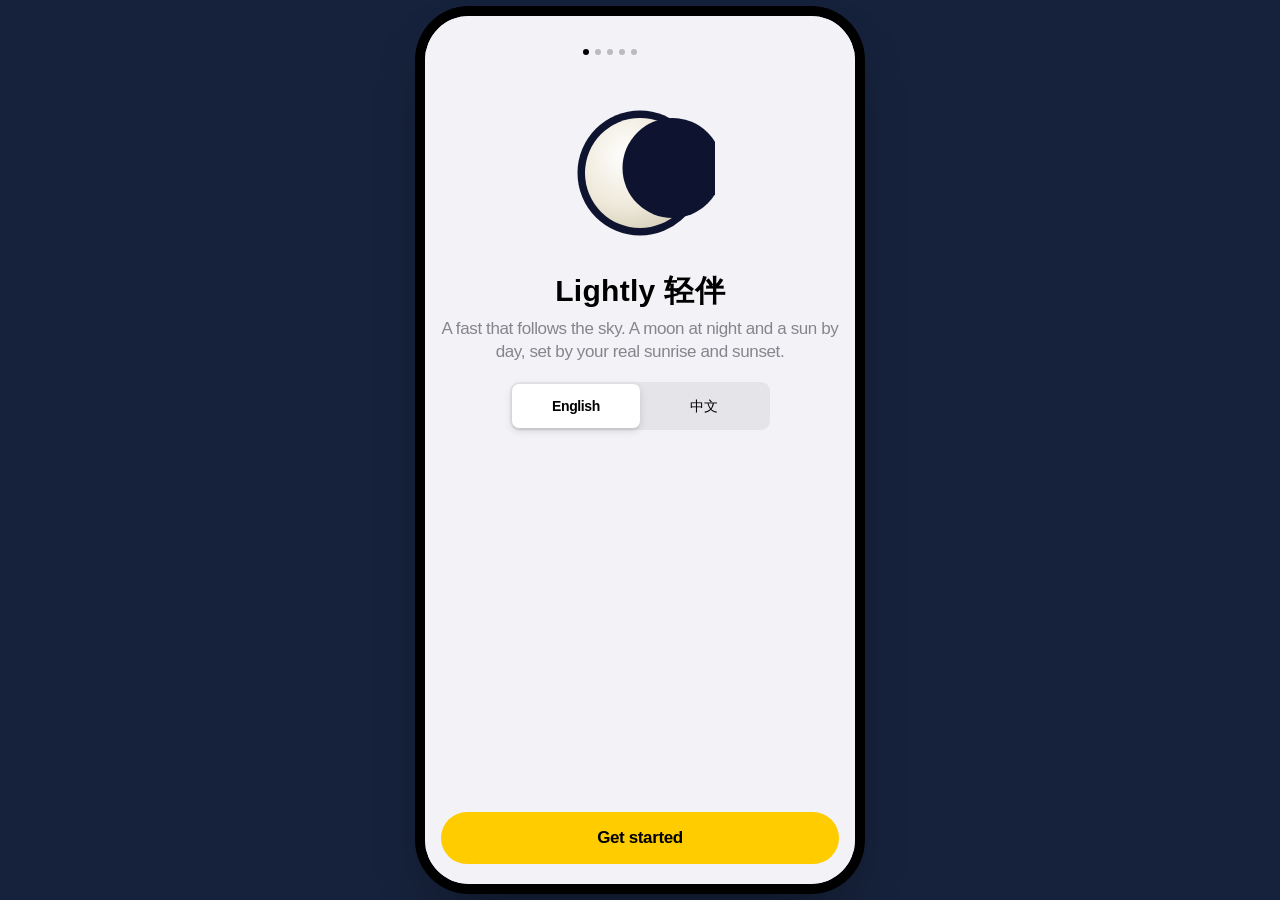
==== commit c0cce626: "Make the site root a working app: real timer, sky, plans, days, me, onboarding The concept page move" ====
--- a/app/index.html
+++ b/app/index.html
@@ -1,880 +1 @@
-<!doctype html><html lang="en"><head><meta charset="utf-8">
-<meta name="viewport" content="width=device-width,initial-scale=1,viewport-fit=cover">
-<meta name="theme-color" content="#16223B"><link rel="manifest" href="manifest.webmanifest">
-<link rel="apple-touch-icon" href="icon-180.png"><meta name="apple-mobile-web-app-capable" content="yes">
-<meta name="mobile-web-app-capable" content="yes"><meta name="apple-mobile-web-app-title" content="Lightly">
-<title>Lightly Moon and Sun Timer</title>
-<meta name="claude:viewport-fit-sides" content="cover">
-<link rel="preconnect" href="https://fonts.googleapis.com">
-<link rel="preconnect" href="https://fonts.gstatic.com" crossorigin>
-<link href="https://fonts.googleapis.com/css2?family=Inter:wght@400;500;600;700;800&family=Noto+Sans+SC:wght@400;500;600;700&display=swap" rel="stylesheet">
-<style>
-/* Apple's look on every platform: system font stack (SF on Apple devices), HIG system colors,
-   large titles, segmented control, sheet with grabber, floating glass tab bar, springs. */
-:root{
-  color-scheme:light;
-  --bg:#F2F2F7; --card:#FFFFFF; --label:#000000; --label-2:rgba(60,60,67,.6); --label-3:rgba(60,60,67,.3);
-  --sep:rgba(60,60,67,.29); --fill:rgba(120,120,128,.12); --fill-2:rgba(120,120,128,.2);
-  --tint:#FFCC00; --on-tint:#000000; --indigo:#5856D6;
-  --font:-apple-system,BlinkMacSystemFont,'SF Pro Text','Inter','Helvetica Neue','PingFang SC','Noto Sans SC',sans-serif;
-  --font-d:-apple-system,BlinkMacSystemFont,'SF Pro Display','Inter','Helvetica Neue','PingFang SC','Noto Sans SC',sans-serif;
-  --font-r:ui-rounded,'SF Pro Rounded',-apple-system,BlinkMacSystemFont,'Inter','PingFang SC','Noto Sans SC',sans-serif;
-  --gutter:max(16px,4vw);
-}
-@media (prefers-color-scheme:dark){:root:not([data-theme="light"]){color-scheme:dark;
-  --bg:#000000; --card:#1C1C1E; --label:#FFFFFF; --label-2:rgba(235,235,245,.6); --label-3:rgba(235,235,245,.3);
-  --sep:rgba(84,84,88,.6); --fill:rgba(118,118,128,.24); --fill-2:rgba(118,118,128,.32); --tint:#FFD60A; --indigo:#5E5CE6}}
-:root[data-theme="dark"]{color-scheme:dark;
-  --bg:#000000; --card:#1C1C1E; --label:#FFFFFF; --label-2:rgba(235,235,245,.6); --label-3:rgba(235,235,245,.3);
-  --sep:rgba(84,84,88,.6); --fill:rgba(118,118,128,.24); --fill-2:rgba(118,118,128,.32); --tint:#FFD60A; --indigo:#5E5CE6}
-
-/* local-time skies (screen only). Ink pairs follow HIG label / secondary label. */
-[data-sky="night"]  {--stars:1;--sky:#0E1430;--ink:#FFFFFF;--ink-2:rgba(235,235,245,.7);--unlit:rgba(255,255,255,.10);--rim:rgba(255,255,255,.28);--glass:rgba(40,44,70,.55);--moon:#F4EFE2}
-[data-sky="first"]  {--stars:0.45;--sky:#33406E;--ink:#FFFFFF;--ink-2:rgba(235,235,245,.72);--unlit:rgba(255,255,255,.12);--rim:rgba(255,255,255,.3);--glass:rgba(60,68,110,.5);--moon:#F4EFE2}
-[data-sky="dawn"]   {--sky:#F0B48C;--ink:#1C1C1E;--ink-2:rgba(28,28,30,.66);--unlit:rgba(28,28,30,.10);--rim:rgba(28,28,30,.26);--glass:rgba(255,255,255,.45);--moon:#FFFFFF}
-[data-sky="morning"]{--sky:#A8D5F0;--ink:#1C1C1E;--ink-2:rgba(28,28,30,.66);--unlit:rgba(28,28,30,.09);--rim:rgba(28,28,30,.24);--glass:rgba(255,255,255,.5);--moon:#FFFFFF}
-[data-sky="day"]    {--sky:#CDE6F6;--ink:#1C1C1E;--ink-2:rgba(28,28,30,.66);--unlit:rgba(28,28,30,.08);--rim:rgba(28,28,30,.22);--glass:rgba(255,255,255,.55);--moon:#FFFFFF}
-[data-sky="sunset"] {--sky:#F3C58E;--ink:#1C1C1E;--ink-2:rgba(28,28,30,.66);--unlit:rgba(28,28,30,.10);--rim:rgba(28,28,30,.26);--glass:rgba(255,255,255,.45);--moon:#FFFFFF}
-[data-sky="evening"]{--stars:0.7;--sky:#2C3762;--ink:#FFFFFF;--ink-2:rgba(235,235,245,.72);--unlit:rgba(255,255,255,.11);--rim:rgba(255,255,255,.3);--glass:rgba(56,64,104,.5);--moon:#F4EFE2}
-
-*{box-sizing:border-box}
-html{-webkit-text-size-adjust:100%}
-body{margin:0;background:var(--bg);color:var(--label);font:400 17px/1.47 var(--font);letter-spacing:-.022em;-webkit-font-smoothing:antialiased}
-html:lang(zh-Hans) body{letter-spacing:0}
-button{font:inherit;color:inherit;letter-spacing:inherit}
-a{color:inherit}
-.wrap{max-width:1200px;margin:0 auto;padding:0 var(--gutter)}
-:focus-visible{outline:3px solid #007AFF;outline-offset:2px;border-radius:8px}
-
-/* top bar */
-.bar{display:flex;align-items:center;justify-content:space-between;gap:16px;padding:20px 0}
-.word{display:flex;align-items:center;min-height:44px;gap:8px;font:700 19px var(--font-d);text-decoration:none}
-.word i{width:18px;height:18px;border-radius:50%;background:var(--tint)}
-.word small{font:500 15px var(--font);color:var(--label-2)}
-.bar-r{display:flex;align-items:center;gap:16px}
-.bar-r a{font-size:15px;color:var(--label-2);display:inline-flex;align-items:center;min-height:44px;text-decoration:none}
-
-/* HIG segmented control */
-.seg{display:inline-flex;background:var(--fill);border-radius:9px;padding:2px;gap:0}
-.seg button{border:0;background:transparent;border-radius:7px;padding:6px 14px;font:600 13px var(--font);letter-spacing:-.005em;cursor:pointer;transition:background .2s,box-shadow .2s;min-height:32px}
-.seg button[aria-pressed="true"]{background:var(--card);box-shadow:0 3px 8px rgba(0,0,0,.12),0 3px 1px rgba(0,0,0,.04)}
-.seg.wide{display:flex}.seg.wide button{flex:1;padding:8px 10px;font-size:14px;line-height:1.25}
-.seg.wide button small{display:block;font-weight:400;color:var(--label-2);font-size:12px}
-
-.intro{display:grid;grid-template-columns:minmax(0,1.1fr) minmax(0,1fr);gap:clamp(24px,5vw,72px);align-items:end;padding:clamp(28px,6vw,72px) 0 clamp(28px,4vw,48px)}
-.h1{font:700 clamp(40px,6.2vw,80px)/1.02 var(--font-d);letter-spacing:-.035em;margin:0;text-wrap:balance}
-html:lang(zh-Hans) .h1{letter-spacing:0;line-height:1.12}
-.lede{font-size:clamp(17px,1.5vw,21px);line-height:1.45;color:var(--label-2);margin:0;max-width:46ch}
-
-/* demo layout */
-.demo{display:grid;grid-template-columns:minmax(0,1fr) 390px minmax(0,1fr);gap:clamp(24px,3vw,48px);align-items:start}
-.side h2,.moments h2{font:700 22px/1.2 var(--font-d);letter-spacing:-.02em;margin:0 0 8px}
-.side p{color:var(--label-2);font-size:15px;margin:0 0 16px}
-.group{background:var(--card);border-radius:12px;padding:14px 16px;margin-bottom:16px}
-.group .k{font:400 13px var(--font);color:var(--label-2);text-transform:uppercase;letter-spacing:.02em;margin:0 0 8px;display:block}
-html:lang(zh-Hans) .group .k{text-transform:none}
-.group .why{font-size:13px;color:var(--label-2);margin:10px 0 0}
-.group .why:empty{display:none}
-.loc{display:flex;align-items:center;gap:8px;flex-wrap:wrap;margin-top:12px;padding-top:12px;border-top:.5px solid var(--sep)}
-.loc label{font-size:15px;flex:1 0 auto}
-.loc select{font:500 15px var(--font);color:var(--label);background:var(--fill);border:0;border-radius:8px;padding:6px 10px;min-height:32px}
-.loc button{font:500 15px var(--font);color:#007AFF;background:none;border:0;padding:6px 0;cursor:pointer;min-height:32px}
-:root[data-theme="dark"] .loc button{color:#0A84FF}
-@media (prefers-color-scheme:dark){:root:not([data-theme="light"]) .loc button{color:#0A84FF}}
-.play{display:inline-flex;align-items:center;gap:8px;border:0;border-radius:999px;background:var(--tint);color:var(--on-tint);font:600 17px var(--font);padding:14px 22px;cursor:pointer;min-height:50px;transition:transform .1s ease-out}
-.play:active{transform:scale(.97)}
-.play svg{width:16px;height:16px;fill:currentColor}
-
-.moments ol{list-style:none;margin:0;padding:0;background:var(--card);border-radius:12px;overflow:hidden}
-.moments li + li button{border-top:.5px solid var(--sep)}
-.moments button{display:flex;gap:12px;align-items:center;width:100%;text-align:left;border:0;background:transparent;padding:11px 16px;cursor:pointer;min-height:52px}
-.moments button:active,.moments button[aria-current="true"]{background:var(--fill)}
-.moments b{display:block;font-weight:500;font-size:16px}
-.moments .t{display:block;font-size:13px;color:var(--label-2);line-height:1.35}
-.moments svg{flex:none;width:26px;height:26px}
-
-/* ---------- phone ---------- */
-.ph{width:min(390px,100%);height:800px;border-radius:48px;overflow:hidden;position:relative;justify-self:center;
-  background:var(--sky);color:var(--ink);box-shadow:0 0 0 10px #000,0 30px 60px -20px rgba(0,0,0,.35);transition:background-color 1.2s ease,color .3s ease;isolation:isolate;touch-action:manipulation}
-.ph .sb{height:50px;display:flex;align-items:center;justify-content:space-between;padding:6px 32px 0;font:600 16px var(--font);letter-spacing:-.02em}
-.ph .sb .ic{display:flex;gap:6px;align-items:center}.ph .sb .ic b{display:block;width:18px;height:11px;border-radius:3px;background:currentColor;opacity:.9}.ph .sb .ic b:first-child{width:16px;height:11px;border-radius:2px;opacity:.6}
-.ph .nav{padding:4px 16px 0;display:flex;align-items:flex-end;justify-content:space-between}
-.ph .lt{font:700 34px/1.2 var(--font-d);letter-spacing:.012em;margin:0}
-html:lang(zh-Hans) .ph .lt{letter-spacing:0}
-.ph .sub{font:400 15px var(--font);color:var(--ink-2);display:block;margin-top:-2px}
-.ph .chip{font:600 13px var(--font);padding:5px 10px;border-radius:999px;background:var(--glass);-webkit-backdrop-filter:blur(20px);backdrop-filter:blur(20px);margin-bottom:8px}
-.disc-wrap{display:flex;justify-content:center;margin-top:10px;height:236px;perspective:480px}
-#disc{cursor:grab;will-change:transform}
-.sw{position:relative;flex:none;width:51px;height:31px;border-radius:999px;border:0;background:var(--fill-2);cursor:pointer;transition:background .2s ease}
-.sw::after{content:"";position:absolute;top:2px;left:2px;width:27px;height:27px;border-radius:50%;background:#fff;box-shadow:0 3px 8px rgba(0,0,0,.15),0 1px 1px rgba(0,0,0,.16);transition:transform .3s cubic-bezier(.16,1,.3,1)}
-.sw[aria-checked="true"]{background:#34C759}.sw[aria-checked="true"]::after{transform:translateX(20px)}
-.row2{display:flex;align-items:center;justify-content:space-between;gap:12px}.row2 b{font-weight:500;font-size:16px;display:block}.row2 span{font-size:13px;color:var(--label-2)}
-.borrow{margin-top:clamp(80px,10vw,140px);display:grid;grid-template-columns:minmax(0,1fr) minmax(0,2fr);gap:clamp(24px,5vw,72px)}
-.borrow .cols{display:grid;grid-template-columns:1fr 1fr;gap:12px}
-.borrow .cols div{background:var(--card);border-radius:20px;padding:20px 22px}
-.borrow h3{font:600 19px var(--font-d);margin:0 0 10px;letter-spacing:-.02em}
-.borrow ul{margin:0;padding-left:18px;color:var(--label-2);font-size:15px;line-height:1.45}.borrow li+li{margin-top:8px}.borrow li b{color:var(--label);font-weight:600}
-.borrow .src{grid-column:2;font-size:13px;color:var(--label-2);margin:4px 0 0}
-@media (max-width:860px){.borrow{grid-template-columns:1fr}.borrow .src{grid-column:1}}
-@media (max-width:560px){.borrow .cols{grid-template-columns:1fr}}
-#disc{width:236px;height:236px;overflow:visible;touch-action:none}
-.read{text-align:center;padding:0 24px}
-.read .k{font:600 15px var(--font);color:var(--ink-2);min-height:20px;display:block}
-.read .big{font:600 56px/1.05 var(--font-r);letter-spacing:-.02em;font-variant-numeric:tabular-nums;display:block}
-.read .big small{font-size:.5em;font-weight:600;color:var(--ink-2);margin:0 .12em 0 .04em}
-.read .tip{font:400 15px/1.4 var(--font);color:var(--ink-2);margin:6px auto 0;max-width:30ch;min-height:42px}
-.track{margin:14px 16px 0;position:relative;touch-action:none;cursor:grab}
-.track svg{display:block;width:100%;height:auto;overflow:visible}
-.track .ends{display:flex;justify-content:space-between;font:500 13px var(--font);color:var(--ink-2);font-variant-numeric:tabular-nums;margin-top:2px}
-.track .ends b{color:var(--ink);font-weight:600}
-.act{position:absolute;left:16px;right:16px;bottom:104px;min-height:54px;border:0;border-radius:999px;background:var(--tint);color:var(--on-tint);font:600 17px var(--font);cursor:pointer;overflow:hidden;isolation:isolate;touch-action:none;transition:transform .1s ease-out}
-.act.pressed{transform:scale(.97)}
-.act::before{content:"";position:absolute;inset:0;background:rgba(0,0,0,.16);transform-origin:left;transform:scaleX(var(--hold,0));z-index:-1;transition:transform .35s cubic-bezier(.16,1,.3,1)}
-.act.holding::before{transition:none}
-/* stars: only in dark skies, fade with the sky */
-.stars{position:absolute;left:0;right:0;top:0;width:100%;height:420px;z-index:-1;pointer-events:none;opacity:var(--stars,0);transition:opacity 1.2s ease}
-.stars circle{fill:#fff}
-/* text that changes meaning fades up into place */
-@keyframes swap{from{opacity:0;transform:translateY(5px)}to{opacity:1;transform:none}}
-.swap{animation:swap .36s cubic-bezier(.16,1,.3,1)}
-/* sheet contents settle in just after the sheet */
-.sheet .row,.sheet p,.sheet .done{transition:opacity .3s ease,transform .45s cubic-bezier(.16,1,.3,1);opacity:0;transform:translateY(12px)}
-.sheet.open .row{opacity:1;transform:none;transition-delay:.08s}.sheet.open p{opacity:1;transform:none;transition-delay:.14s}.sheet.open .done{opacity:1;transform:none;transition-delay:.2s}
-#lit{transition:fill .5s ease}
-.tabs{position:absolute;left:16px;right:16px;bottom:24px;height:64px;border-radius:999px;background:var(--glass);-webkit-backdrop-filter:blur(24px) saturate(180%);backdrop-filter:blur(24px) saturate(180%);
-  box-shadow:inset 0 0 0 .5px color-mix(in srgb,var(--ink) 14%,transparent),inset 0 .5px 0 rgba(255,255,255,.45),0 8px 24px rgba(0,0,0,.12);display:grid;grid-template-columns:repeat(4,1fr);align-items:center;padding:0 6px}
-/* one tab = icon + label as a single unit, 1px apart (iOS 26 style) */
-.tabs>span{display:flex;flex-direction:column;align-items:center;justify-content:center;gap:1px;height:52px;font:600 10px/1.1 var(--font);letter-spacing:.01em;color:var(--ink-2);border-radius:999px;cursor:pointer;-webkit-tap-highlight-color:transparent;transition:background .25s ease,color .25s ease}
-.tabs>span>span{display:block}
-.tabs>span.sel{color:var(--ink);background:color-mix(in srgb,var(--ink) 12%,transparent)}
-.tabs svg{width:24px;height:24px;display:block;fill:none;stroke:currentColor;stroke-width:1.7;stroke-linecap:round;stroke-linejoin:round}
-.tabs .sel svg{stroke-width:2.1}
-.home{position:absolute;bottom:8px;left:50%;width:134px;height:5px;margin-left:-67px;border-radius:3px;background:var(--ink);opacity:.85}
-
-/* sheet (medium detent) */
-.scrim{position:absolute;inset:0;background:#000;opacity:0;pointer-events:none;z-index:4}
-.sheet{position:absolute;left:0;right:0;bottom:0;z-index:5;background:var(--card);color:var(--label);border-radius:34px 34px 0 0;padding:8px 16px 34px;transform:translateY(105%);will-change:transform}
-.sheet .grab{width:36px;height:5px;border-radius:3px;background:var(--label-3);margin:0 auto 18px}
-.sheet .k{font:600 15px var(--font);color:var(--label-2)}
-.sheet .big{display:block;font:600 48px/1.05 var(--font-r);letter-spacing:-.02em;font-variant-numeric:tabular-nums;margin:2px 0 16px}
-.sheet .big small{font-size:.5em;color:var(--label-2);margin:0 .12em 0 .04em}
-.sheet .row{display:grid;grid-template-columns:1fr 1fr;gap:10px}
-.sheet .row div{background:var(--bg);border-radius:14px;padding:12px 14px}
-.sheet .row b{display:block;font:600 22px var(--font-r);font-variant-numeric:tabular-nums}
-.sheet .row span{font-size:13px;color:var(--label-2)}
-.sheet p{font-size:15px;color:var(--label-2);margin:14px 0 18px;line-height:1.4}
-.sheet .done{width:100%;min-height:52px;border:0;border-radius:999px;background:var(--label);color:var(--card);font:600 17px var(--font);cursor:pointer;transition:transform .1s ease-out}
-.sheet .done:active{transform:scale(.97)}
-
-/* hour tick pop */
-@keyframes pop{0%{transform:scale(1)}30%{transform:scale(1.9)}100%{transform:scale(1)}}
-.tick{transform-box:fill-box;transform-origin:center}
-.tick.pop{animation:pop .45s cubic-bezier(.16,1,.3,1)}
-
-/* reading guide */
-.guide{margin-top:clamp(80px,10vw,140px);display:grid;grid-template-columns:minmax(0,1fr) minmax(0,2fr);gap:clamp(24px,5vw,72px)}
-.h2{font:700 clamp(30px,3.6vw,48px)/1.08 var(--font-d);letter-spacing:-.03em;margin:0;text-wrap:balance}
-html:lang(zh-Hans) .h2{letter-spacing:0;line-height:1.2}
-.reads{display:grid;grid-template-columns:1fr 1fr;gap:12px}
-.reads div{background:var(--card);border-radius:20px;padding:20px}
-.reads svg{width:56px;height:56px;display:block;margin-bottom:12px}
-.reads h3{font:600 19px/1.25 var(--font-d);letter-spacing:-.02em;margin:0 0 6px}
-.reads p{margin:0;color:var(--label-2);font-size:15px;line-height:1.45}
-.take{margin-top:clamp(80px,10vw,140px);background:var(--card);border-radius:28px;padding:clamp(24px,5vw,56px);display:grid;grid-template-columns:minmax(0,1fr) minmax(0,1.3fr);gap:clamp(24px,5vw,64px)}
-.take p{margin:0 0 14px;color:var(--label-2);font-size:17px;max-width:56ch}
-.take p b{color:var(--label);font-weight:600}
-.notes{margin:clamp(80px,10vw,140px) 0 clamp(64px,8vw,120px)}
-.tw{overflow-x:auto;margin-top:24px;background:var(--card);border-radius:20px}
-table{width:100%;border-collapse:collapse;min-width:640px;font-size:15px}
-th{text-align:left;font:600 13px var(--font);color:var(--label-2);padding:14px 16px;text-transform:uppercase;letter-spacing:.02em}
-html:lang(zh-Hans) th{text-transform:none}
-td{padding:13px 16px;border-top:.5px solid var(--sep);vertical-align:top;color:var(--label-2)}
-td:first-child{color:var(--label);font-weight:600}
-
-/* Reduce Motion: nothing travels or bounces; color, sky and text still cross-fade so state changes stay legible */
-@media (prefers-reduced-motion:reduce){
-  .tick.pop{animation:none}
-  .swap{animation:fade .25s ease}
-  @keyframes fade{from{opacity:0}to{opacity:1}}
-  .sheet .row,.sheet p,.sheet .done{transform:none!important;transition:opacity .2s ease}
-  .sheet{transform:none!important;opacity:0;transition:opacity .25s ease;pointer-events:none}.sheet.open{opacity:1;pointer-events:auto}
-  .act,.play,.sheet .done{transition:none}
-}
-/* solid fallback stays close to the sky so labels keep their contrast */
-@media (prefers-reduced-transparency:reduce){.tabs,.ph .chip{-webkit-backdrop-filter:none;backdrop-filter:none;background:color-mix(in srgb,var(--sky) 86%,var(--ink) 14%)}}
-@media (max-width:1180px){
-  .demo{grid-template-columns:minmax(0,1fr) 390px}
-  .moments{grid-column:1 / -1}
-}
-@media (max-width:860px){
-  .demo,.intro,.guide,.take{grid-template-columns:1fr}
-  .ph{order:-1}
-}
-@media (max-width:560px){.reads{grid-template-columns:1fr}.bar-r a{display:none}.ph{border-radius:40px}}
-.disc-wrap{position:relative}
-.orb{position:absolute;left:50%;top:0;width:236px;height:236px;margin-left:-118px;pointer-events:none;will-change:transform}
-
-/* ---------- before / after ---------- */
-.polish{margin-top:clamp(80px,10vw,140px)}
-.polish .kind{grid-template-columns:repeat(4,minmax(0,1fr))}
-@media (max-width:1080px){.polish .kind{grid-template-columns:1fr 1fr}}
-@media (max-width:560px){.polish .kind{grid-template-columns:1fr}}
-.ba{display:grid;grid-template-columns:1fr 1fr;gap:12px;margin-bottom:12px}
-.ba figure{margin:0;background:var(--card);border-radius:20px;padding:16px}
-.ba .pair{display:grid;grid-template-columns:1fr 1fr;gap:10px}
-.ba .pair div{position:relative;border-radius:14px;overflow:hidden;line-height:0}
-.ba img{width:100%;height:auto;display:block;aspect-ratio:1}
-.ba span{position:absolute;left:10px;bottom:10px;line-height:1;font:600 12px var(--font);padding:6px 10px;border-radius:999px;background:rgba(0,0,0,.45);color:#fff;-webkit-backdrop-filter:blur(12px);backdrop-filter:blur(12px)}
-@media (max-width:560px){.ba{grid-template-columns:1fr}}
-</style>
-<style>/* app mode: show only the phone screen, full viewport */
-html,body{margin:0;background:#16223B;overflow:hidden}
-.wrap{padding:0!important;max-width:none!important}
-.wrap>*:not(.demo):not(svg){display:none!important}
-.demo{display:block!important}.demo>*:not(.ph){display:none!important}
-.demo .ph{position:fixed;inset:0;width:100%!important;height:100dvh!important;border-radius:0!important;max-width:none}
-.demo .ph .sb{height:max(env(safe-area-inset-top),20px);padding:0;font-size:0;overflow:hidden}.demo .ph .sb *{display:none}
-</style>
-<div class="wrap">
-<svg width="0" height="0" style="position:absolute" aria-hidden="true" focusable="false"><defs><radialGradient id="mdMoon" cx=".35" cy=".3" r=".85"><stop offset="0" stop-color="#FFFFFF"/><stop offset=".6" stop-color="#E6E0D0"/><stop offset="1" stop-color="#C4BBA4"/></radialGradient><radialGradient id="mdMoonD" cx=".35" cy=".3" r=".85"><stop offset="0" stop-color="#EDE8DB"/><stop offset="1" stop-color="#B5AC96"/></radialGradient><radialGradient id="mdSun" cx=".4" cy=".35" r=".85"><stop offset="0" stop-color="#FFF4C8"/><stop offset=".6" stop-color="#FFC93C"/><stop offset="1" stop-color="#FF9F1C"/></radialGradient></defs></svg>
-
-  <nav class="bar" aria-label="Main">
-    <a class="word" href="../"><i aria-hidden="true"></i>Lightly <small>轻伴</small></a>
-    <div class="bar-r">
-      <a href="../" data-zh="完整设计概念">Full concept</a>
-      <div class="seg" role="group" aria-label="Language"><button type="button" id="l-en" aria-pressed="true">EN</button><button type="button" id="l-zh" aria-pressed="false">中文</button></div>
-    </div>
-  </nav>
-
-  <header class="intro">
-    <h1 class="h1" data-zh="夜里看月亮，白天看太阳">A moon for the night, a sun for the day</h1>
-    <p class="lede" data-zh="不再是圆环。断食时，一个圆慢慢被点亮，满了就是到了目标。它跟着你所在地方的真实日出日落：日落到日出之间是月亮，白天是太阳。日出时月亮渐渐变成太阳，日落时太阳再渐渐变回月亮，进度一点不变。">No ring. As you fast, a disc fills with light, and full means you've reached your goal. It follows the real sunrise and sunset where you are: a moon from sunset to sunrise, a sun in between. At sunrise the moon fades into the sun, at sunset the sun fades back into the moon, and your progress carries straight on.</p>
-  </header>
-
-  <section class="demo" aria-label="Playable demo">
-    <div class="side">
-      <h2 data-zh="看一整次断食">Watch a whole fast</h2>
-      <p data-zh="16 小时压缩成大约 20 秒。你也可以在时间轴上拖动，或者按住按钮自己结束。">Sixteen hours in about 20 seconds. You can also drag along the timeline, or hold the button to end the fast yourself.</p>
-      <div class="group">
-        <span class="k" data-zh="开始时间">Start time</span>
-        <div class="seg wide" role="group" aria-label="Start time">
-          <button type="button" id="st-night" aria-pressed="true"><span data-zh="今晚">Tonight</span><small id="st-night-t">8:30 PM</small></button>
-          <button type="button" id="st-day" aria-pressed="false"><span data-zh="今早">This morning</span><small id="st-day-t">7:00 AM</small></button>
-        </div>
-        <p class="why" id="why"></p>
-        <div class="loc"><label for="city" data-zh="所在地">Where you are</label><select id="city"><option value="shanghai">Shanghai</option><option value="singapore">Singapore</option><option value="london">London</option><option value="newyork">New York</option></select><button type="button" id="geoBtn" data-zh="用我的位置">Use my location</button></div>
-        <p class="why" id="sunWhy"></p>
-      </div>
-      <div class="group row2"><div><b data-zh="声音">Sound</b><span data-zh="每小时一声轻响，满了有一声铃。应用里会跟随手机的静音设置。">A soft tick each hour, a chime when full. In the app it follows your phone's silent mode.</span></div><button class="sw" type="button" role="switch" aria-checked="true" id="sndSw" aria-label="Sound"></button></div>
-      <div class="group row2"><div><b data-zh="3D 月亮和太阳">3D moon and sun</b><span id="d3Note" data-zh="一个真正被照亮的球体。关掉可以和平面版对比，老手机会自动用平面版。">A real lit sphere. Turn it off to compare with the flat version, which older phones get automatically.</span></div><button class="sw" type="button" role="switch" aria-checked="true" id="d3Sw" aria-label="3D moon and sun"></button></div>
-      <button class="play" type="button" id="playBtn"><svg viewBox="0 0 24 24" aria-hidden="true"><path d="M7 4.5v15a1 1 0 0 0 1.5.86l12-7.5a1 1 0 0 0 0-1.72l-12-7.5A1 1 0 0 0 7 4.5z"/></svg><span id="playLbl" data-zh="从头播放">Play the Whole Fast</span></button>
-    </div>
-
-    <div class="ph" id="ph" data-sky="night" aria-label="Lightly Today screen demo">
-      <svg class="stars" viewBox="0 0 390 420" aria-hidden="true"><circle cx="177" cy="187" r="1.5" opacity="0.71"/><circle cx="49" cy="384" r="0.8" opacity="0.55"/><circle cx="41" cy="369" r="1.0" opacity="0.37"/><circle cx="234" cy="324" r="0.8" opacity="0.48"/><circle cx="294" cy="327" r="0.8" opacity="0.80"/><circle cx="75" cy="224" r="0.8" opacity="0.67"/><circle cx="215" cy="135" r="1.0" opacity="0.38"/><circle cx="80" cy="258" r="1.5" opacity="0.43"/><circle cx="72" cy="402" r="1.2" opacity="0.66"/><circle cx="361" cy="202" r="0.8" opacity="0.67"/><circle cx="339" cy="206" r="1.2" opacity="0.40"/><circle cx="376" cy="142" r="0.8" opacity="0.69"/><circle cx="266" cy="382" r="1.5" opacity="0.78"/><circle cx="250" cy="409" r="1.5" opacity="0.55"/><circle cx="139" cy="202" r="1.0" opacity="0.40"/><circle cx="165" cy="378" r="1.5" opacity="0.83"/><circle cx="241" cy="257" r="0.8" opacity="0.41"/><circle cx="226" cy="194" r="1.2" opacity="0.43"/><circle cx="262" cy="325" r="0.8" opacity="0.88"/><circle cx="51" cy="395" r="1.2" opacity="0.54"/><circle cx="191" cy="364" r="1.5" opacity="0.39"/><circle cx="59" cy="248" r="1.5" opacity="0.73"/></svg>
-      <div class="sb"><span id="sbClock">9:41</span><span class="ic"><b></b><b></b></span></div>
-      <div class="nav">
-        <div><h3 class="lt" data-zh="今天">Today</h3><span class="sub" id="sub">Night · Moon fast</span></div>
-        <span class="chip">16:8</span>
-      </div>
-      <div class="disc-wrap">
-        <svg id="disc" viewBox="-118 -118 236 236" aria-hidden="true">
-          <g id="rays" opacity="0"></g>
-          <circle id="halo" r="96" fill="none" stroke-width="2" opacity="0"/>
-          <circle id="ripple" r="84" fill="none" stroke-width="3" opacity="0"/>
-          <defs>
-            <radialGradient id="gMoon" cx=".38" cy=".34" r=".78"><stop offset="0" stop-color="#FFFFFF"/><stop offset=".55" stop-color="#EEE8D9"/><stop offset="1" stop-color="#CBC2AB"/></radialGradient>
-            <radialGradient id="gSun" cx=".4" cy=".36" r=".78"><stop offset="0" stop-color="#FFF6C2"/><stop offset=".5" stop-color="#FFD21F"/><stop offset="1" stop-color="#FFA900"/></radialGradient>
-            <radialGradient id="gGlow"><stop offset=".62" stop-color="#FFCC00" stop-opacity=".45"/><stop offset="1" stop-color="#FFCC00" stop-opacity="0"/></radialGradient>
-            <filter id="soft" x="-10%" y="-10%" width="120%" height="120%"><feGaussianBlur stdDeviation="1.4"/></filter>
-            <mask id="mLit" maskUnits="userSpaceOnUse" x="-120" y="-120" width="240" height="240"><path id="lit" fill="#fff" filter="url(#soft)"/></mask>
-          </defs>
-          <circle id="glow" r="118" fill="url(#gGlow)" opacity="0"/>
-          <g id="body">
-            <circle id="unlit" r="84" style="fill:var(--unlit);stroke:var(--rim)" stroke-width="1.5"/>
-            <g mask="url(#mLit)">
-              <circle id="litMoon" r="84" fill="url(#gMoon)"/>
-              <g id="craters"><circle cx="-30" cy="-28" r="13" fill="#B9AF96" opacity="0.32"/><circle cx="22" cy="-40" r="8" fill="#B9AF96" opacity="0.28"/><circle cx="34" cy="8" r="16" fill="#B9AF96" opacity="0.26"/><circle cx="-12" cy="30" r="10" fill="#B9AF96" opacity="0.30"/><circle cx="-46" cy="14" r="6" fill="#B9AF96" opacity="0.30"/><circle cx="10" cy="52" r="7" fill="#B9AF96" opacity="0.24"/><circle cx="52" cy="-18" r="5" fill="#B9AF96" opacity="0.30"/><circle cx="-24" cy="-58" r="5" fill="#B9AF96" opacity="0.25"/></g>
-              <circle id="litSun" r="84" fill="url(#gSun)" opacity="0"/>
-            </g>
-          </g>
-        </svg>
-      </div>
-      <div class="read">
-        <span class="k" id="readK"></span>
-        <span class="big" id="readBig" aria-live="polite"></span>
-        <p class="tip" id="readTip"></p>
-      </div>
-      <div class="track" id="track" role="slider" tabindex="0" aria-label="Fast timeline" aria-valuemin="0" aria-valuemax="16">
-        <svg viewBox="0 0 342 64" id="trackSvg" aria-hidden="true">
-          <path id="tLine" d="M8 52 Q171 4 334 52" fill="none" stroke-width="3" stroke-linecap="round" style="stroke:var(--unlit)"/>
-          <path id="tDone" d="M8 52 Q171 4 334 52" fill="none" stroke-width="3" stroke-linecap="round"/>
-          <g id="ticks"></g>
-          <g id="evt" opacity="0"><line id="evtL" y1="0" y2="0" stroke-width="1.5" stroke-linecap="round" style="stroke:var(--ink-2)"/><text id="evtT" text-anchor="middle" font-size="10.5" font-weight="600" style="fill:var(--ink-2);font-family:var(--font)"></text></g>
-          <circle id="marker" r="9" stroke-width="3" style="stroke:var(--sky)"/>
-        </svg>
-        <div class="ends"><span id="endA">8:30 PM</span><span id="endB"><b>12:30 PM</b></span></div>
-      </div>
-      <button class="act" type="button" id="act"><span id="actLbl">Start Fast</span></button>
-      <nav class="tabs" aria-label="App tabs">
-        <span class="sel"><svg viewBox="0 0 24 24"><circle cx="12" cy="12" r="4"/><path d="M12 2.5v2M12 19.5v2M2.5 12h2M19.5 12h2M5.3 5.3l1.4 1.4M17.3 17.3l1.4 1.4M5.3 18.7l1.4-1.4M17.3 6.7l1.4-1.4"/></svg><span data-zh="今天">Today</span></span>
-        <span><svg viewBox="0 0 24 24"><rect x="3.5" y="4.5" width="17" height="16" rx="3.5"/><path d="M3.5 9.5h17M8 2.5v4M16 2.5v4"/></svg><span data-zh="日子">Days</span></span>
-        <span><svg viewBox="0 0 24 24"><circle cx="9" cy="8.5" r="3.2"/><path d="M3 19.5a6 6 0 0 1 12 0"/><path d="M15.5 5.6a3.2 3.2 0 0 1 0 5.8M17.5 14.2a6 6 0 0 1 3.5 5.3"/></svg><span data-zh="朋友">Friends</span></span>
-        <span><svg viewBox="0 0 24 24"><circle cx="12" cy="12" r="9.5"/><circle cx="12" cy="10" r="3.2"/><path d="M6.2 18.6a6.5 6.5 0 0 1 11.6 0"/></svg><span data-zh="我">Me</span></span>
-      </nav>
-      <span class="home"></span>
-      <div class="scrim" id="scrim"></div>
-      <div class="sheet" id="sheet" role="dialog" aria-label="Fast saved">
-        <div class="grab"></div>
-        <span class="k" id="shK">Fast Saved</span>
-        <span class="big" id="shBig"></span>
-        <div class="row"><div><b id="shStreak">7</b><span data-zh="天连续">day streak</span></div><div><b id="shEnd"></b><span data-zh="结束时间">ended</span></div></div>
-        <p id="shNote"></p>
-        <button class="done" type="button" id="shDone" data-zh="开始进食窗口">Start Eating Window</button>
-      </div>
-    </div>
-
-    <div class="moments">
-      <h2 data-zh="跳到某个时刻">Jump to a moment</h2>
-      <ol id="moments">
-        <li><button type="button" data-go="start"><svg viewBox="-12 -12 24 24" data-p="0" data-h="0"></svg><span><b data-zh="开始断食">Start the fast</b><span class="t" data-zh="轻点一下，出现细细的一弯。">One tap. A thin sliver appears.</span></span></button></li>
-        <li><button type="button" data-go="4"><svg viewBox="-12 -12 24 24" data-p=".25" data-h="4"></svg><span><b data-zh="第 4 小时">Hour 4</b><span class="t" data-zh="一弯，每过一小时轻轻一震。">A crescent. Every hour gives a small tap.</span></span></button></li>
-        <li><button type="button" data-go="8"><svg viewBox="-12 -12 24 24" data-p=".5" data-h="8"></svg><span><b data-zh="第 8 小时">Hour 8</b><span class="t" data-zh="半月，正好过了一半。">Half full, exactly halfway.</span></span></button></li>
-        <li><button type="button" data-go="turn"><svg viewBox="-12 -12 24 24" data-p=".7" id="turnIcon"></svg><span><b id="turnB">Sunrise</b><span class="t" id="turnT">The moon fades into the sun.</span></span></button></li>
-        <li><button type="button" data-go="goal"><svg viewBox="-12 -12 24 24" data-p="1" data-h="16"></svg><span><b data-zh="达成目标">Reach the goal</b><span class="t" data-zh="满了。太阳展开光芒，月亮亮起光晕，一次成功的震动。">Full. A sun opens its rays, a moon gets a halo, with one success tap.</span></span></button></li>
-        <li><button type="button" data-go="eat"><svg viewBox="-12 -12 24 24" data-p=".6" data-wane="1" data-h="19"></svg><span><b data-zh="结束并进食">End and eat</b><span class="t" data-zh="按住结束，进食窗口里它会慢慢变缺。">Hold to end. In the eating window it slowly wanes.</span></span></button></li>
-      </ol>
-    </div>
-  </section>
-
-  <section class="guide" aria-labelledby="g-h">
-    <h2 class="h2" id="g-h" data-zh="一眼看懂">How it reads at a glance</h2>
-    <div class="reads">
-      <div><svg viewBox="-28 -28 56 56" data-p=".62" data-big="1"></svg><h3 data-zh="越满，越接近目标">Fuller means closer</h3><p data-zh="从细细一弯到完整的一轮，满了就是 16 小时。月相是每个人都认识的形状。">From a thin sliver to a full disc, and full is 16 hours. Everyone already knows how to read a moon.</p></div>
-      <div><svg viewBox="-28 -28 56 56"><circle r="12" cx="-8" fill="#F4EFE2" stroke="#8E8E93" stroke-width="1"/><circle r="12" cx="10" fill="#FFCC00"/></svg><h3 data-zh="月亮还是太阳，跟着你的天空">Moon or sun follows your sky</h3><p data-zh="用你所在地今天真实的日出日落。日出时月亮渐渐变成太阳，日落时变回月亮，满的程度不变。时间轴上也标着这一刻。">It uses today's real sunrise and sunset where you are. At sunrise the moon fades into the sun, at sunset it fades back, and the fill stays the same. The moment is marked on the timeline too.</p></div>
-      <div><svg viewBox="0 0 56 56"><path d="M4 40 Q28 24 52 40" fill="none" stroke="#8E8E93" stroke-width="3" stroke-linecap="round"/><path d="M4 40 Q16 32 26 31" fill="none" stroke="#FFCC00" stroke-width="3" stroke-linecap="round"/><circle cx="26" cy="31" r="5" fill="#FFCC00"/></svg><h3 data-zh="下面的线是时间">The line below is time</h3><p data-zh="一条又低又平的弧线，16 个小点代表 16 个小时，两端写着几点开始、几点结束。可以直接拖动。">A low, flat arc with 16 dots, one per hour, and your start and end times at each end. You can drag along it.</p></div>
-      <div><svg viewBox="0 0 56 56"><rect x="6" y="16" width="44" height="24" rx="7" fill="#8E8E93" opacity=".25"/><rect x="12" y="23" width="26" height="10" rx="3" fill="#8E8E93"/></svg><h3 data-zh="大数字是剩余时间">The big number is time left</h3><p data-zh="大家最常问的是“还要多久才能吃”，所以它字号最大。超过目标后，多出来的时间不计分。">"How long until I can eat?" is what people ask most, so it gets the biggest type. Time past your goal isn't scored.</p></div>
-    </div>
-  </section>
-
-    <section class="polish" id="polish" aria-labelledby="po-h">
-    <div class="sec-head"><h2 class="h2" id="po-h" data-zh="更精致的月亮和太阳">A moon and sun that feel premium</h2>
-      <p data-zh="第一版的 3D 看起来像贴纸：卡通光芒、一团团的纹理、发黄的光晕。现在改成克制的材质，和苹果的风格一致：少即是多，细节来自真实的光线，而不是装饰。">The first 3D version looked like a sticker: cartoon rays, blotchy texture and a flat yellow glow. It's now restrained and physical, like Apple's own work: less decoration, and detail that comes from real light.</p></div>
-    <div class="ba">
-      <figure><div class="pair"><div><img alt="Moon before" src="[data-uri]"><span data-zh="之前">Before</span></div><div><img alt="Moon after" src="[data-uri]"><span data-zh="之后">After</span></div></div></figure>
-      <figure><div class="pair"><div><img alt="Sun before" src="[data-uri]"><span data-zh="之前">Before</span></div><div><img alt="Sun after" src="[data-uri]"><span data-zh="之后">After</span></div></div></figure>
-    </div>
-    <div class="kind">
-      <div><b data-zh="真实的月面">A real moon face</b><p data-zh="月海、环形山和第谷环形山的亮纹都在真实的位置上，所以认得出这就是我们看到的月亮。月亮不会自转，只会轻轻晃动。">The seas, craters and Tycho's bright rays sit where they really are, so it's recognisably our moon. It never spins, it only rocks gently.</p></div>
-      <div><b data-zh="光线决定月相">Light draws the phase</b><p data-zh="阴影边缘顺着球面弯曲，边缘附近的环形山会投下细小的影子。暗的一侧像地球反照一样微微可见。">The shadow edge curves around the ball and craters near it cast tiny shadows. The dark side stays faintly visible, like earthshine.</p></div>
-      <div><b data-zh="太阳是发光的，不是画的">A sun that glows, not a drawing</b><p data-zh="一个干净的渐变球体，边缘略暗，一圈柔和的暖光。去掉了卡通光芒，到达目标时是光晕慢慢亮起来。">A clean gradient ball, a little darker at the rim, with a soft warm bloom. The cartoon rays are gone: at your goal the bloom swells instead.</p></div>
-      <div><b data-zh="克制的颜色">A restrained palette</b><p data-zh="月亮是暖灰色，太阳是琥珀到奶白，没有饱和的纯黄。">Warm greys for the moon, amber to cream for the sun, and no saturated pure yellow.</p></div>
-    </div>
-  </section>
-
-  <section class="borrow" aria-labelledby="b-h">
-    <h2 class="h2" id="b-h" data-zh="从 (Not Boring) Weather 借鉴什么">What to borrow from (Not Boring) Weather</h2>
-    <div class="cols">
-      <div><h3 data-zh="借鉴">Borrow</h3><ul>
-        <li data-zh-html="1" data-zh="<b>可以摸的东西。</b>按住月亮或太阳拖一下，它会倾斜，光也跟着动，松手后弹回原位。">An object you can touch. <b>Press and drag the moon or sun</b> and it tilts, the light shifts with it, and it springs back when you let go.</li>
-        <li data-zh-html="1" data-zh="<b>真正的 3D 球体。</b>月亮有真实的月海和环形山，会像真的月亮一样轻轻晃动，明暗交界线顺着球面弯过去，太阳散发柔和的光。拖一下它会转。月相依然一眼能读。">Depth. <b>A real 3D ball.</b> The moon has its real seas and craters and rocks gently like the real one, the shadow edge wraps around the sphere, and the sun glows softly. Drag it and it rolls. The phase still reads at a glance.</li>
-        <li data-zh-html="1" data-zh="<b>声音。</b>每小时一声轻响，每次音高都略有不同，所以不会机械；满了有一声铃。">Sound. A soft tick each hour, <b>each a little different in pitch</b> so it never feels mechanical, and a chime when you reach full.</li>
-        <li data-zh-html="1" data-zh="<b>可以拖动的时间。</b>沿着时间轴拖动，每过一小时就有一下“咔哒”和震动。">Scrubbing through time. Drag along the timeline and <b>each hour clicks into place</b> with a tap.</li>
-        <li data-zh-html="1" data-zh="<b>以后可以出皮肤。</b>可收藏的月亮和太阳皮肤是一个不打扰人的收入方式，计时器本身永远免费。">Skins later. <b>Collectible moon and sun skins</b> are a gentle way to earn money, while the timer itself stays free.</li>
-      </ul></div>
-      <div><h3 data-zh="不照搬">Skip</h3><ul>
-        <li data-zh-html="1" data-zh="<b>完整的 3D 引擎。</b>他们用 3D 引擎和低多边形模型搭整个场景，只做 iPhone。我们先上安卓，很多是中低端手机，所以<b>只用一个小小的着色器画出真正的 3D 月亮和太阳</b>：不用引擎，不用模型，没有要下载的东西。老手机会自动换成平面版。">A full 3D engine. They build whole scenes with low-poly models, and only on iPhone. We launch on Android, where many phones are mid-range, so <b>one small shader draws a real 3D moon and sun</b>: no engine, no models, nothing to download. Older phones get the flat version automatically.</li>
-        <li data-zh-html="1" data-zh="<b>复古游戏的粗犷风格。</b>那会和苹果式的干净外观打架。我们把好玩放在手感和动效里，而不是外观。">The chunky retro-game look. It would clash with the clean Apple look. <b>We put the fun in touch and motion</b>, not in the styling.</li>
-        <li data-zh-html="1" data-zh="<b>静音时也出声。</b>他们的声音在静音开关打开时也会播放。断食常常在夜里，我们要跟随手机的静音设置。">Sound in silent mode. Their sounds play even with the mute switch on. Fasts often run at night, so <b>Lightly follows the phone's silent setting</b>.</li>
-        <li data-zh-html="1" data-zh="<b>很多数字。</b>天气应用要显示很多数据，我们只需要一个大数字：还剩多久。">Lots of numbers. A weather app has a lot of data to show. <b>We need one big number</b>: time left.</li>
-      </ul></div>
-    </div>
-    <p class="src" data-zh-html="1" data-zh="资料来源：<a href=&quot;https://apps.apple.com/app/id1531063436&quot;>App Store 页面</a>、<a href=&quot;https://www.tapsmart.com/apps/not-boring-weather-fun-alternative-weather-watchers/&quot;>TapSmart 评测</a>、<a href=&quot;https://www.revenuecat.com/blog/growth/andy-allen-not-boring-software-launched-podcast-2026&quot;>RevenueCat 对 Andy Allen 的访谈</a>、<a href=&quot;https://notbor.ing/llms.txt&quot;>notbor.ing</a>。公开资料没有写他们具体怎么画太阳和月亮。">Sources: <a href="https://apps.apple.com/app/id1531063436">App Store listing</a>, <a href="https://www.tapsmart.com/apps/not-boring-weather-fun-alternative-weather-watchers/">TapSmart review</a>, <a href="https://www.revenuecat.com/blog/growth/andy-allen-not-boring-software-launched-podcast-2026">RevenueCat interview with Andy Allen</a>, <a href="https://notbor.ing/llms.txt">notbor.ing</a>. None of them describe exactly how they draw the sun and moon.</p>
-  </section>
-
-  <section class="take" aria-labelledby="t-h">
-    <h2 class="h2" id="t-h" data-zh="我的看法">What I think of the idea</h2>
-    <div>
-      <p data-zh-html="1" data-zh="<b>我觉得很好。</b>月相是人人都会读的进度条，而且它说的是“慢慢变圆”，比圆环“还差多少”温和。晚上开始的断食大部分在睡梦里，月亮正好合适。">I like it a lot. <b>A moon phase is a progress bar everyone can already read</b>, and it says "filling up" instead of a ring's "still missing". Most night fasts pass in your sleep, so a moon fits.</p>
-      <p data-zh-html="1" data-zh="<b>月亮和太阳用同一种“变满”的形状</b>，所以无论哪种，读法完全一样。进食窗口里它会慢慢变缺，这样一整天就是一次完整的盈亏。">I gave <b>the moon and the sun the same filling shape</b>, so you read them the same way. In the eating window it slowly wanes, so a whole day is one full cycle.</p>
-      <p data-zh-html="1" data-zh="<b>跟着真实的日出日落</b>，意味着它会随季节变化，在哪里都对。一次跨过日出的断食会在中途从月亮变成太阳，但进度不会跳。<b>要注意的一点：</b>位置是隐私。我们只需要大概的城市，所以默认用你时区对应的城市，想要更准时再让你授权位置。">Following the real sunrise and sunset means it changes with the seasons and is right anywhere. A fast that crosses sunrise turns from moon to sun partway, and progress never jumps. <b>One thing to watch:</b> location is private. We only need a rough city, so the app can start from your time zone's city and only ask for your precise location if you want it.</p>
-    </div>
-  </section>
-
-  <section class="notes" aria-labelledby="n-h">
-    <h2 class="h2" id="n-h" data-zh="苹果的样子，安卓先上线">Apple's look, Android first</h2>
-    <div class="tw"><table>
-      <thead><tr><th data-zh="部分">Part</th><th data-zh="长什么样（按苹果设计规范）">How it looks (Apple HIG)</th><th data-zh="安卓上怎么做">How it's built on Android</th></tr></thead>
-      <tbody>
-        <tr><td data-zh="标题">Title</td><td data-zh="大标题，SF Pro 34 号粗体">Large title, SF Pro 34 pt bold</td><td data-zh="同样的字号和字重，用系统字体或 Inter">Same size and weight in the system font or Inter</td></tr>
-        <tr><td data-zh="字体">Type</td><td data-zh="系统字体；数字用 SF Rounded 等宽数字；支持动态字体">System font, SF Rounded tabular numbers, Dynamic Type</td><td data-zh="跟随系统字体缩放">Follows the system font scale</td></tr>
-        <tr><td data-zh="颜色">Color</td><td data-zh="系统色（systemYellow 等），浅色和深色两套">System colors such as systemYellow, in light and dark</td><td data-zh="同一套颜色，不用 Material You 动态取色">The same colors, with Material You dynamic color turned off</td></tr>
-        <tr><td data-zh="开始时间">Start time</td><td data-zh="分段控件">Segmented control</td><td data-zh="画成同样的分段控件">Drawn as the same segmented control</td></tr>
-        <tr><td data-zh="主按钮">Main button</td><td data-zh="胶囊按钮；结束要按住 1.2 秒；按下就有轻触反馈">Capsule button; hold 1.2 s to end; a light tap the moment you press</td><td data-zh="同样的样子，安卓震动反馈">Same look, with Android haptics</td></tr>
-        <tr><td data-zh="总结">Summary</td><td data-zh="带拖动条的底部表单，从下往上弹出">Sheet with a grabber, springs up from the bottom</td><td data-zh="同样的表单；返回手势可以关掉它">Same sheet; the back gesture closes it</td></tr>
-        <tr><td data-zh="标签栏">Tab bar</td><td data-zh="悬浮的玻璃标签栏">Floating glass tab bar</td><td data-zh="同样的样子；系统三键导航时自动留出空间">Same look; it leaves room for three-button navigation</td></tr>
-        <tr><td data-zh="动效">Motion</td><td data-zh="弹簧动画（阻尼 1.0，响应 0.4 秒），随时可以打断；到达目标时才有回弹">Springs (damping 1.0, response 0.4 s) you can interrupt at any time; bounce only at the goal</td><td data-zh="同样的参数，用 Compose 的 spring()">The same values with Compose spring()</td></tr>
-        <tr><td data-zh="月亮和太阳">Moon and sun</td><td data-zh="一个被照亮的 3D 球体，光照的方向决定月相">A lit 3D sphere; where the light comes from sets the phase</td><td data-zh="Compose 里用 AGSL 着色器（安卓 13 以上）或 OpenGL ES；老手机和省电模式用平面版">An AGSL shader in Compose (Android 13+) or OpenGL ES; the flat version on older phones and in battery saver</td></tr>
-        <tr><td data-zh="减少动态效果">Reduce motion</td><td data-zh="只换颜色和文字，没有移动，月亮也不再转动">Only color and text change. Nothing moves, and the moon stops turning</td><td data-zh="跟随“移除动画”设置">Follows the Remove animations setting</td></tr>
-      </tbody>
-    </table></div>
-  </section>
-</div>
-
-<script>
-/* ---------- 3D moon and sun: one small shader draws a lit sphere. No 3D engine, no models, no textures to download.
-   Phase = where the light comes from, so the shadow edge really wraps around the ball. Flat SVG stays as the fallback. ---------- */
-window.LightlySphere=(function(){
-  var VS='attribute vec2 a;void main(){gl_Position=vec4(a,0.,1.);}';
-  var HEAD=['#ifdef GL_FRAGMENT_PRECISION_HIGH','precision highp float;','#else','precision mediump float;','#endif'].join('\n');
-  /* shared noise */
-  var NOISE=[
-  'float h(vec3 p){p=fract(p*.3183099+.1);p*=17.;return fract(p.x*p.y*p.z*(p.x+p.y+p.z));}',
-  'float n3(vec3 x){vec3 i=floor(x),f=fract(x);f=f*f*(3.-2.*f);',
-  ' return mix(mix(mix(h(i),h(i+vec3(1,0,0)),f.x),mix(h(i+vec3(0,1,0)),h(i+vec3(1,1,0)),f.x),f.y),',
-  '  mix(mix(h(i+vec3(0,0,1)),h(i+vec3(1,0,1)),f.x),mix(h(i+vec3(0,1,1)),h(i+vec3(1,1,1)),f.x),f.y),f.z);}',
-  'float fbm(vec3 p){float a=.5,s=0.;for(int i=0;i<4;i++){s+=a*n3(p);p=p*2.03+vec3(1.7,9.2,3.1);a*=.5;}return s;}'].join('\n');
-  /* one-time bake of the moon surface: albedo in rgb, relief height in alpha. Real maria positions, a few named craters, small craters from cell noise. */
-  var BAKE=HEAD+'\n'+NOISE+'\n'+[
-  'uniform vec2 uSize;',
-  'vec3 dirAt(float la,float lo){return vec3(cos(la)*sin(lo),sin(la),cos(la)*cos(lo));}',
-  'float mare(vec3 d,float la,float lo,float r,float w){la=radians(la);lo=radians(lo);float a=degrees(acos(clamp(dot(d,dirAt(la,lo)),-1.,1.)));',
-  ' a+=(fbm(d*4.+la*3.)-.5)*r*.8;return smoothstep(r,r*.42,a)*w;}',
-  'vec2 cr(vec3 p){vec3 i=floor(p),f=fract(p);float hh=0.,br=0.;',
-  ' for(int z=-1;z<=1;z++)for(int y=-1;y<=1;y++)for(int x=-1;x<=1;x++){vec3 g=vec3(float(x),float(y),float(z));',
-  '  vec3 c=g+vec3(h(i+g),h(i+g+11.3),h(i+g+27.1));float on=step(.58,h(i+g+3.3));float rad=.16+.3*h(i+g+5.7);float q=length(c-f)/rad;',
-  '  float bowl=-(1.-q*q)*step(q,1.);float rim=smoothstep(.72,1.,q)*smoothstep(1.35,1.,q);',
-  '  hh+=on*(bowl*.55+rim*.4)*rad;br+=on*smoothstep(1.9,1.,q)*.12*h(i+g+9.9);}',
-  ' return vec2(hh,br);}',
-  'float named(vec3 d,float la,float lo,float r,out float ej){vec3 c=dirAt(radians(la),radians(lo));float a=degrees(acos(clamp(dot(d,c),-1.,1.)));float q=a/r;',
-  ' ej=smoothstep(2.6,1.,q);return -(1.-q*q)*step(q,1.)*.5+smoothstep(.8,1.,q)*smoothstep(1.3,1.,q)*.4;}',
-  'void main(){vec2 uv=gl_FragCoord.xy/uSize;float lo=(uv.x-.5)*6.2831853,la=(uv.y-.5)*3.14159265;vec3 d=dirAt(la,lo);',
-  ' float m=0.;',
-  ' m=max(m,mare(d,35.,-16.,17.,.95));m=max(m,mare(d,28.,18.,11.,.95));m=max(m,mare(d,8.,31.,14.,.95));m=max(m,mare(d,17.,59.,8.,1.));',
-  ' m=max(m,mare(d,-4.,52.,11.,.8));m=max(m,mare(d,-21.,-16.,11.,.85));m=max(m,mare(d,-24.,-39.,7.,.95));m=max(m,mare(d,15.,-57.,26.,.8));',
-  ' m=max(m,mare(d,-15.,34.,6.,.7));m=max(m,mare(d,56.,0.,9.,.55));m=max(m,mare(d,2.,0.,7.,.55));',
-  ' float hi=fbm(d*13.),lo2=fbm(d*3.7+4.);',
-  ' vec3 high=vec3(.82,.81,.78)*(.93+.12*hi+.05*lo2);',
-  ' vec3 sea=vec3(.42,.43,.46)*(.86+.28*fbm(d*7.+7.));',
-  ' vec3 alb=mix(high,sea,smoothstep(0.,1.,m)*.92);',
-  ' vec2 c1=cr(d*4.6),c2=cr(d*10.5+3.),c3=cr(d*23.+8.);',
-  ' float ht=(c1.x*1.0+c2.x*.55+c3.x*.18)*(1.-.8*m)+.04*(fbm(d*6.)-.5);',
-  ' alb+=(c1.y+c2.y*.5)*.35*(1.-m);',
-  ' float e1,e2,e3,e4,e5;',
-  ' ht+=named(d,-43.3,-11.4,3.1,e1)+named(d,9.7,-20.1,2.6,e2)+named(d,8.1,-38.,2.1,e3)+named(d,23.7,-47.4,1.7,e4)+named(d,-8.,-60.,3.,e5);',
-  ' alb+=(e1*.28+e2*.18+e3*.18+e4*.3+e5*.15);',
-  /* rays from Tycho */
-  ' vec3 t=dirAt(radians(-43.3),radians(-11.4));float ta=degrees(acos(clamp(dot(d,t),-1.,1.)));',
-  ' vec3 tt=normalize(d-t*dot(d,t));float ang=atan(tt.x*t.z-tt.z*t.x,tt.y+.0001*t.y);',
-  ' alb+=.14*smoothstep(55.,4.,ta)*pow(abs(sin(ang*7.+fbm(d*6.)*4.)),6.)*(1.-m);',
-  ' gl_FragColor=vec4(clamp(alb,0.,1.),clamp(.5+ht*3.2,0.,1.));}'].join('\n');
-  var FS=HEAD+'\n'+NOISE+'\n'+[
-  'uniform sampler2D uTex;uniform vec2 uRes,uTilt,uLib;uniform float uP,uW,uMoon,uTime,uNight,uAlpha,uGlow,uHalo;',
-  'mat3 rY(float a){float c=cos(a),s=sin(a);return mat3(c,0.,-s,0.,1.,0.,s,0.,c);}',
-  'mat3 rX(float a){float c=cos(a),s=sin(a);return mat3(1.,0.,0.,0.,c,s,0.,-s,c);}',
-  'void main(){vec2 uv=gl_FragCoord.xy/uRes*2.-1.;float R=84./118.;vec2 q=uv/R;float r=length(q);float px=2./(uRes.x*R);',
-  ' float edge=1.-smoothstep(1.-px*1.5,1.,r);',
-  /* soft bloom around the ball: warm for the sun, cool for the moon */
-  ' float fall=exp(-max(r-1.,0.)*5.2)*smoothstep(1.43,1.02,r);',
-  ' vec3 gc=mix(vec3(1.,.74,.30),vec3(.86,.90,1.),uMoon);float ga=mix(uGlow*.5,uHalo*.42,uMoon)*fall*(1.-edge);',
-  ' if(edge<=0.){gl_FragColor=vec4(gc*ga,ga);return;}',
-  ' float z=sqrt(max(1.-r*r,0.));vec3 n=vec3(q,z);',
-  ' float ph=acos(clamp(2.*uP-1.,-1.,1.));vec3 L=vec3(sin(ph)*uW,0.,cos(ph));float lam=dot(n,L);',
-  ' float lit=uP<.002?0.:smoothstep(-.012,.075,lam);',
-  ' mat3 M=rX(uTilt.y)*rY(uTilt.x);vec3 o=M*n,Lo=M*L;',
-  /* moon: sample the baked surface */
-  ' float lon=atan(o.x,o.z)+uLib.x,lat=asin(clamp(o.y,-1.,1.))+uLib.y;vec2 tc=vec2(lon/6.2831853+.5,lat/3.14159265+.5);',
-  ' vec4 c=texture2D(uTex,tc);float du=1./1024.,dv=1./512.;',
-  ' float hE=texture2D(uTex,tc+vec2(du,0.)).a,hW=texture2D(uTex,tc-vec2(du,0.)).a,hN=texture2D(uTex,tc+vec2(0.,dv)).a,hS=texture2D(uTex,tc-vec2(0.,dv)).a;',
-  ' float cl=max(cos(lat),.3);vec3 E=normalize(vec3(o.z,0.,-o.x)+vec3(0.,0.,.0001));vec3 N=cross(o,E);',
-  ' vec2 g=vec2((hE-hW)/(2.*du*6.2831853*cl),(hN-hS)/(2.*dv*3.14159265));',
-  ' vec3 np=normalize(o-.014*(g.x*E+g.y*N));',
-  ' float l0=dot(o,Lo),lp=dot(np,Lo);',
-  ' float base=mix(.42,1.,smoothstep(0.,.6,l0));',
-  ' float shade=clamp(base+(lp-l0)*1.2,0.,1.15);',
-  ' vec3 moon=c.rgb*shade*1.12*vec3(1.,.985,.955);',
-  ' moon*=1.-.18*pow(1.-z,2.5);',
-  /* sun: luminous, limb-darkened, almost smooth */
-  ' float gr=fbm(o*4.+vec3(0.,0.,uTime*.04));',
-  ' vec3 sun=mix(vec3(1.,.46,.05),vec3(1.,.95,.76),pow(z,.5));sun*=.975+.05*gr;sun=mix(sun,vec3(1.,.99,.9),.16*smoothstep(.55,1.,z));',
-  ' vec3 ball=mix(sun,moon,uMoon);',
-  /* the part not yet lit: a faint ghost of the same body, like earthshine */
-  ' vec3 un=mix(mix(vec3(.30,.31,.33),c.rgb*vec3(.42,.5,.7),uMoon),mix(vec3(.9),c.rgb*vec3(.62,.72,1.),uMoon),uNight);',
-  ' float ua=mix(.07,.11,uNight)*(.6+.4*uMoon)+pow(1.-z,3.)*mix(.2,.3,uNight);',
-  ' vec3 col=mix(un,ball,lit);float a=mix(ua,1.,lit)*edge*uAlpha;',
-  ' gl_FragColor=vec4(clamp(col,0.,1.)*a+gc*ga*(1.-a),a+ga*(1.-a));}'].join('\n');
-  var reduce=window.matchMedia&&matchMedia('(prefers-reduced-motion: reduce)').matches;
-  return function(svg){
-    var cv=document.createElement('canvas'), gl=null;
-    try{ gl=cv.getContext('webgl',{premultipliedAlpha:true,antialias:false,alpha:true,powerPreference:'low-power'}); }catch(e){}
-    if(!gl) return null;
-    function sh(t,src){ var s=gl.createShader(t); gl.shaderSource(s,src); gl.compileShader(s); return gl.getShaderParameter(s,gl.COMPILE_STATUS)?s:null; }
-    function prog(f){ var v=sh(gl.VERTEX_SHADER,VS), fs=sh(gl.FRAGMENT_SHADER,f); if(!v||!fs) return null; var p=gl.createProgram(); gl.attachShader(p,v); gl.attachShader(p,fs); gl.linkProgram(p); return gl.getProgramParameter(p,gl.LINK_STATUS)?p:null; }
-    var pb=prog(BAKE), pd=prog(FS); if(!pb||!pd) return null;
-    var b=gl.createBuffer(); gl.bindBuffer(gl.ARRAY_BUFFER,b); gl.bufferData(gl.ARRAY_BUFFER,new Float32Array([-1,-1,3,-1,-1,3]),gl.STATIC_DRAW);
-    function attr(p){ var al=gl.getAttribLocation(p,'a'); gl.enableVertexAttribArray(al); gl.vertexAttribPointer(al,2,gl.FLOAT,false,0,0); }
-    /* bake once into a 1024x512 texture */
-    var tex=gl.createTexture(), fb=gl.createFramebuffer(), TW=1024, TH=512;
-    gl.bindTexture(gl.TEXTURE_2D,tex); gl.texImage2D(gl.TEXTURE_2D,0,gl.RGBA,TW,TH,0,gl.RGBA,gl.UNSIGNED_BYTE,null);
-    gl.texParameteri(gl.TEXTURE_2D,gl.TEXTURE_MIN_FILTER,gl.LINEAR); gl.texParameteri(gl.TEXTURE_2D,gl.TEXTURE_MAG_FILTER,gl.LINEAR);
-    gl.texParameteri(gl.TEXTURE_2D,gl.TEXTURE_WRAP_S,gl.REPEAT); gl.texParameteri(gl.TEXTURE_2D,gl.TEXTURE_WRAP_T,gl.CLAMP_TO_EDGE);
-    gl.bindFramebuffer(gl.FRAMEBUFFER,fb); gl.framebufferTexture2D(gl.FRAMEBUFFER,gl.COLOR_ATTACHMENT0,gl.TEXTURE_2D,tex,0);
-    if(gl.checkFramebufferStatus(gl.FRAMEBUFFER)!==gl.FRAMEBUFFER_COMPLETE) return null;
-    gl.useProgram(pb); attr(pb); gl.viewport(0,0,TW,TH); gl.uniform2f(gl.getUniformLocation(pb,'uSize'),TW,TH); gl.disable(gl.BLEND); gl.drawArrays(gl.TRIANGLES,0,3);
-    gl.bindFramebuffer(gl.FRAMEBUFFER,null);
-    gl.useProgram(pd); attr(pd);
-    var U={}; ['uRes','uP','uW','uMoon','uTime','uNight','uAlpha','uTilt','uLib','uGlow','uHalo','uTex'].forEach(function(k){ U[k]=gl.getUniformLocation(pd,k); });
-    var wrap=svg.parentNode, dpr=Math.min(window.devicePixelRatio||1,2);
-    cv.className='orb'; cv.setAttribute('aria-hidden','true'); cv.width=cv.height=Math.round(236*dpr); wrap.appendChild(cv);
-    var seen=true, lost=false, on=true, night=0, last=performance.now(), t0=last, key='';
-    if('IntersectionObserver' in window) new IntersectionObserver(function(es){ seen=es[0].isIntersecting; }).observe(cv);
-    cv.addEventListener('webglcontextlost',function(e){ e.preventDefault(); lost=true; });
-    var api={ ok:function(){ return on&&!lost; },
-      set:function(v){ on=v; cv.style.display=v?'':'none'; },
-      draw:function(o){ var now=performance.now(), dt=Math.min((now-last)/1000,.05); last=now; if(!api.ok()||!seen) return;
-        night+=((o.night?1:0)-night)*Math.min(dt*3,1);
-        var T=(now-t0)/1000, lx=reduce?0:Math.sin(T*.07)*.05, ly=reduce?0:Math.sin(T*.05+1)*.035; /* the real moon never spins; it only rocks a little (libration) */
-        var k=[o.p.toFixed(4),o.wane,o.moon.toFixed(3),o.tx.toFixed(3),o.ty.toFixed(3),night.toFixed(3),(o.alpha==null?1:o.alpha).toFixed(3),(o.glow||0).toFixed(3),(o.halo||0).toFixed(3),lx.toFixed(3),ly.toFixed(3),reduce?0:(o.moon<.99?Math.floor(T*10):0)].join();
-        cv.style.transform='translate('+(o.ox||0).toFixed(2)+'px,'+(o.oy||0).toFixed(2)+'px) scale('+(o.scale||1).toFixed(4)+')';
-        if(k===key) return; key=k;
-        gl.viewport(0,0,cv.width,cv.height); gl.clearColor(0,0,0,0); gl.clear(gl.COLOR_BUFFER_BIT);
-        gl.activeTexture(gl.TEXTURE0); gl.bindTexture(gl.TEXTURE_2D,tex); gl.uniform1i(U.uTex,0);
-        gl.uniform2f(U.uRes,cv.width,cv.height); gl.uniform1f(U.uP,Math.min(Math.max(o.p,0),1)); gl.uniform1f(U.uW,o.wane?-1:1);
-        gl.uniform1f(U.uMoon,o.moon); gl.uniform1f(U.uTime,reduce?0:T); gl.uniform1f(U.uNight,night);
-        gl.uniform1f(U.uAlpha,o.alpha==null?1:o.alpha); gl.uniform1f(U.uGlow,o.glow||0); gl.uniform1f(U.uHalo,o.halo||0);
-        gl.uniform2f(U.uTilt,(o.tx||0)*Math.PI/180*1.6,(o.ty||0)*Math.PI/180*1.6); gl.uniform2f(U.uLib,lx,ly);
-        gl.drawArrays(gl.TRIANGLES,0,3); } };
-    return api; };
-})();
-</script>
-<script>
-(function(){
-  var root=document.documentElement, $=function(i){return document.getElementById(i);};
-  var reduce=window.matchMedia&&matchMedia('(prefers-reduced-motion: reduce)').matches;
-  var lang='en'; try{ if(localStorage.getItem('lightly-lang')==='zh') lang='zh'; }catch(e){}
-  function L(en,zh){return lang==='zh'?zh:en;}
-  var GOAL=16, EAT=8, R=84;
-
-  /* start options: minutes after midnight */
-  var START={night:20.5, day:7};
-  var startKey='night';
-
-  /* ---------- where you are: real sunrise and sunset for today (NOAA solar equations) ---------- */
-  var CITIES={shanghai:{en:'Shanghai',zh:'上海',lat:31.23,lon:121.47,zone:'Asia/Shanghai'},singapore:{en:'Singapore',zh:'新加坡',lat:1.35,lon:103.82,zone:'Asia/Singapore'},
-    london:{en:'London',zh:'伦敦',lat:51.51,lon:-0.13,zone:'Europe/London'},newyork:{en:'New York',zh:'纽约',lat:40.71,lon:-74.01,zone:'America/New_York'}};
-  function zoneOffset(zone){ try{ var d=new Date(), a=new Date(d.toLocaleString('en-US',{timeZone:zone})), u=new Date(d.toLocaleString('en-US',{timeZone:'UTC'})); return (a-u)/3600000; }catch(e){ return 0; } }
-  function sunTimes(lat,lon,tz){ var d=new Date(), y0=new Date(d.getFullYear(),0,0), N=Math.floor((d-y0)/864e5), g=2*Math.PI/365*(N-1);
-    var eq=229.18*(0.000075+0.001868*Math.cos(g)-0.032077*Math.sin(g)-0.014615*Math.cos(2*g)-0.040849*Math.sin(2*g));
-    var dec=0.006918-0.399912*Math.cos(g)+0.070257*Math.sin(g)-0.006758*Math.cos(2*g)+0.000907*Math.sin(2*g)-0.002697*Math.cos(3*g)+0.00148*Math.sin(3*g);
-    var la=lat*Math.PI/180, c=Math.cos(90.833*Math.PI/180)/(Math.cos(la)*Math.cos(dec))-Math.tan(la)*Math.tan(dec);
-    var ha=Math.acos(Math.min(Math.max(c,-1),1))*180/Math.PI;
-    return {rise:((720-4*(lon+ha)-eq)/60+tz+48)%24, set:((720-4*(lon-ha)-eq)/60+tz+48)%24}; }
-  var place={key:'shanghai'}, SUN={rise:6,set:18};
-  function setPlace(k,lat,lon,tz){ place={key:k}; if(k==='here'){ place.lat=lat; place.lon=lon; place.tz=tz; }
-    var c=k==='here'?place:CITIES[k], off=k==='here'?tz:zoneOffset(c.zone); SUN=sunTimes(c.lat,c.lon,off); }
-  function placeName(){ return place.key==='here'?L('your location','你的位置'):CITIES[place.key][lang==='zh'?'zh':'en']; }
-  /* how much moon (1) vs sun (0) at a local hour: a 40-minute cross-fade centred on sunrise and sunset */
-  function smooth(x){ x=Math.min(Math.max(x,0),1); return x*x*(3-2*x); }
-  var FADE=1/3;
-  function moonAmt(hDay){ hDay=((hDay%24)+24)%24; var r=SUN.rise, st=SUN.set;
-    function dist(a,b){ var d=a-b; if(d>12)d-=24; if(d<-12)d+=24; return d; }
-    var up=smooth((dist(hDay,r)+FADE)/(2*FADE)), down=smooth((dist(hDay,st)+FADE)/(2*FADE));
-    var day=dist(hDay,r)>=-FADE&&dist(hDay,st)<=FADE; /* between sunrise and sunset */
-    if(!day) return 1; return 1-up*(1-down); }
-  function body(){ return moonAmt(nowHour())>=.5?'moon':'sun'; }
-  /* the next sunrise or sunset inside a window that starts at local hour a and lasts len hours */
-  function nextTurn(a,len){ var best=null; [['rise',SUN.rise],['set',SUN.set]].forEach(function(x){ var d=((x[1]-a)%24+24)%24; if(d>0&&d<len&&(!best||d<best.d)) best={k:x[0],d:d,at:x[1]}; }); return best; }
-
-  /* ---------- clock + sky by local time ---------- */
-  function clock(hDay){ hDay=((hDay%24)+24)%24; var hh=Math.floor(hDay), mm=Math.round((hDay-hh)*60); if(mm===60){mm=0;hh=(hh+1)%24;}
-    var m=String(mm).padStart(2,'0');
-    if(lang==='zh'){var p=hh<5?'凌晨':hh<11?'上午':hh<13?'中午':hh<18?'下午':'晚上';var h12=hh%12===0?12:hh%12;return p+' '+h12+':'+m;}
-    return (hh%12===0?12:hh%12)+':'+m+' '+(hh<12?'AM':'PM'); }
-  var SKY=[[0,'night','Night','深夜'],[5,'first','First light','破晓'],[6,'dawn','Dawn','黎明'],[7.5,'morning','Morning','清晨'],[11,'day','Day','白天'],[17,'sunset','Sunset','日落'],[19,'evening','Evening','傍晚'],[21,'night','Night','深夜']];
-  function skyAt(hDay){ hDay=((hDay%24)+24)%24; var r=SUN.rise, st=SUN.set, k;
-    if(hDay>=r-1.2&&hDay<r-.3) k=1; else if(hDay>=r-.3&&hDay<r+.9) k=2; else if(hDay>=r+.9&&hDay<r+3.5) k=3; else if(hDay>=r+3.5&&hDay<st-1.4) k=4; else if(hDay>=st-1.4&&hDay<st+.35) k=5; else if(hDay>=st+.35&&hDay<st+1.6) k=6; else k=0;
-    return SKY[k]; }
-
-  /* ---------- springs: damping ratio + response ---------- */
-  function Spring(x,z,r){return {x:x,v:0,t:x,z:z,r:r};}
-  function stepS(s,dt){ if(reduce){s.x=s.t;s.v=0;return;} var n=4,h=dt/n; for(var i=0;i<n;i++){var k=Math.pow(2*Math.PI/s.r,2),c=4*Math.PI*s.z/s.r; s.v+=(-k*(s.x-s.t)-c*s.v)*h; s.x+=s.v*h;} }
-
-  /* ---------- the filling disc (moon or sun) ---------- */
-  /* p: 0 new → 1 full. Lit limb on the right; mirrored while waning. */
-  function phasePath(p,r,wane){ p=Math.min(Math.max(p,0),1); if(p<=0.001) return '';
-    var rx=r*Math.abs(1-2*p), s=p<0.5?0:1, d='M0 '+(-r)+' A'+r+' '+r+' 0 0 1 0 '+r+' A'+rx.toFixed(2)+' '+r+' 0 0 '+s+' 0 '+(-r)+'Z';
-    return d; }
-  function miniDisc(svg){ var p=+svg.dataset.p, w=!!svg.dataset.wane, big=!!svg.dataset.big, r=big?22:10;
-    svg.innerHTML='<circle r="'+r+'" fill="rgba(142,142,147,.18)" stroke="rgba(142,142,147,.6)" stroke-width="1"/><path d="'+phasePath(p,r)+'" fill="url(#mdSun)"'+(w?' transform="scale(-1 1)"':'')+'/>'; }
-  document.querySelectorAll('svg[data-p]').forEach(miniDisc);
-
-  var lit=$('lit'), unlit=$('unlit'), halo=$('halo'), rays=$('rays'), bodyG=$('body'), litMoon=$('litMoon'), litSun=$('litSun'), craters=$('craters'), glow=$('glow'), gMoon=$('gMoon'), gSun=$('gSun');
-  (function(){var o='';for(var i=0;i<12;i++){var a=i/12*Math.PI*2;o+='<line x1="'+(Math.cos(a)*100).toFixed(1)+'" y1="'+(Math.sin(a)*100).toFixed(1)+'" x2="'+(Math.cos(a)*114).toFixed(1)+'" y2="'+(Math.sin(a)*114).toFixed(1)+'" stroke-width="6" stroke-linecap="round" style="stroke:var(--tint)"/>';}rays.innerHTML=o;})();
-  var orb=window.LightlySphere?window.LightlySphere($('disc')):null;
-  if(!orb){ $('d3Sw').setAttribute('aria-checked','false'); $('d3Sw').disabled=true; }
-  $('d3Sw').addEventListener('click',function(){ if(!orb) return; var v=$('d3Sw').getAttribute('aria-checked')!=='true'; $('d3Sw').setAttribute('aria-checked',v); orb.set(v); });
-  var rayEls=[].slice.call(rays.children), ripple=$('ripple'), rip=null;
-  function goalRipple(){ if(reduce) return; rip={t0:performance.now()}; }
-
-  /* ---------- timeline track: quadratic, x is linear in t ---------- */
-  function tPt(t){return {x:8+326*t, y:52-96*t*(1-t)};}
-  var ticks=$('ticks'), tDone=$('tDone'), marker=$('marker'), fT=[];
-  (function(){var o='';for(var i=1;i<=GOAL;i++){var q=tPt(i/GOAL);o+='<circle class="tick" cx="'+q.x.toFixed(1)+'" cy="'+q.y.toFixed(1)+'" r="'+(i===GOAL?4.5:2.6)+'"/>';}ticks.innerHTML=o;fT=[].slice.call(ticks.children);})();
-  var tLen=$('tLine').getTotalLength(); tDone.style.strokeDasharray=tLen;
-  /* arc length at parameter t (sampled) */
-  var LUT=[];(function(){var p=$('tLine'),n=64;for(var i=0;i<=n;i++){LUT.push(0);}var acc=0,prev=tPt(0);for(var j=1;j<=n;j++){var q=tPt(j/n);acc+=Math.hypot(q.x-prev.x,q.y-prev.y);LUT[j]=acc;prev=q;}})();
-  function lenAt(t){var f=t*64,i=Math.floor(f);if(i>=64)return LUT[64];return LUT[i]+(LUT[i+1]-LUT[i])*(f-i);}
-
-  /* ---------- state ---------- */
-  var ph=$('ph'), readK=$('readK'), readBig=$('readBig'), readTip=$('readTip'), sub=$('sub'), act=$('act'), actLbl=$('actLbl'), sheet=$('sheet'), scrim=$('scrim');
-  var lastBody=null, mode='fast', h=0, e=0, lastHour=0, dragging=null, lapse=null, holding=false;
-  var sP=Spring(0,1,.4), sScale=Spring(1,.7,.45), sFull=Spring(0,.6,.55), sSheet=Spring(0,1,.42), sT=Spring(0,1,.4);
-  var sSwap=Spring(1,1,.45), sTrack=Spring(1,1,.4), sMk=Spring(0,.45,.35), sTx=Spring(0,1,.3), sTy=Spring(0,1,.3), sOx=Spring(0,.7,.35), sOy=Spring(0,.7,.35);
-
-  function fmt(hrs){ var m=Math.max(0,Math.round(hrs*60)), a=Math.floor(m/60), b=m%60;
-    return a+'<small>'+L('h','小时')+'</small>'+String(b).padStart(2,'0')+'<small>'+L('m','分')+'</small>'; }
-  var TIPS={night:['The long quiet stretch. Most of it passes while you sleep.','最安静的一段，大部分在睡梦中度过。'],
-    first:['Hunger often comes in waves and passes. Water helps.','饥饿感常常一阵一阵，会过去的。喝点水会好些。'],
-    early:['Last meal done. The first hours are the easy part.','最后一餐结束了，最初几个小时最轻松。'],
-    mid:['Past halfway. Keep it light and keep sipping water.','已经过半了。保持轻松，记得喝水。'],
-    late:['The last two hours. You have done the hard part.','最后两小时，最难的部分已经过去了。']};
-  function tipFor(hr,sk){ if(GOAL-hr<=2) return TIPS.late; if(sk==='night'&&body()==='moon') return TIPS.night; if(sk==='first') return TIPS.first; return hr<4?TIPS.early:TIPS.mid; }
-
-  var cache={};
-  var SWAP={sub:1,k:1,t:1};
-  function put(el,key,val,html){ if(cache[key]===val) return; var had=cache[key]!=null; cache[key]=val; if(html) el.innerHTML=val; else el.textContent=val;
-    if(SWAP[key]&&had){ el.classList.remove('swap'); void el.offsetWidth; el.classList.add('swap'); } }
-
-  function nowHour(){ var s=START[startKey]; return mode==='eat'?s+GOAL+e:s+(mode==='idle'?0:h); }
-  function setText(){
-    var s=START[startKey], sk=skyAt(nowHour()), b=body();
-    if(ph.getAttribute('data-sky')!==sk[1]) ph.setAttribute('data-sky',sk[1]);
-    var nh=((nowHour()%24)+24)%24, sh=Math.floor(nh), sm=Math.floor((nh-sh)*60); put($('sbClock'),'sb',(sh%12===0?12:sh%12)+':'+String(sm).padStart(2,'0'));
-    var bodyName=b==='moon'?L('Moon until ','月亮，直到 ')+clock(SUN.rise):L('Sun until ','太阳，直到 ')+clock(SUN.set);
-    put(sub,'sub',(lang==='zh'?sk[3]:sk[2])+' · '+(mode==='eat'?L('Eating window','进食窗口'):bodyName));
-    if(mode==='idle'){ put(readK,'k',L('16-hour plan','16 小时计划')); put(readBig,'b',L('Ready','准备好了')); put(readTip,'t',L('Start now and you finish at ','现在开始，')+clock(s+GOAL)+L('.',' 结束。')); put(actLbl,'a',L('Start Fast','开始断食')); }
-    else if(mode==='fast'||mode==='saved'){
-      if(h<GOAL){ put(readK,'k',L('Time left','剩余时间')); put(readBig,'b',fmt(GOAL-h),1); var tp=tipFor(h,sk[1]); put(readTip,'t',tp[lang==='zh'?1:0]); }
-      else { put(readK,'k',L('Goal reached','目标达成')); put(readBig,'b',fmt(h),1); put(readTip,'t',L('Extra time isn’t scored, so end whenever you like.','超出的时间不计分，想什么时候结束都可以。')); }
-      if(!holding) put(actLbl,'a',L('Hold to End Fast','按住结束断食')); }
-    else if(mode==='eat'){ put(readK,'k',L('Eating window left','进食窗口还剩')); put(readBig,'b',fmt(EAT-e),1); put(readTip,'t',L('Your next fast can start at ','下一次断食可以在 ')+clock(s+24)+L(', or whenever you’re ready.',' 开始，也可以随时提前。')); put(actLbl,'a',L('Start Next Fast','开始下一次断食')); }
-    var a0=mode==='eat'?s+GOAL:s, a1=mode==='eat'?s+GOAL+EAT:s+GOAL;
-    put($('endA'),'ea',clock(a0)); put($('endB'),'eb','<b>'+clock(a1)+'</b>',1);
-    var tr=$('track'); tr.setAttribute('aria-valuenow',(mode==='eat'?e:h).toFixed(1));
-    tr.setAttribute('aria-valuemax',mode==='eat'?EAT:GOAL);
-  }
-
-  function setMode(m){ mode=m;
-    sSheet.t=m==='saved'?1:0; sSheet.r=m==='saved'?.42:.3; sheet.classList.toggle('open',m==='saved');
-    sFull.t=(m==='fast'||m==='saved')&&h>=GOAL?1:0;
-    document.querySelectorAll('#moments button').forEach(function(b){b.removeAttribute('aria-current');});
-    cache={}; setText(); }
-
-  function buzz(p){ try{ if(navigator.vibrate) navigator.vibrate(p); }catch(e){} }
-
-  /* ---------- sound: tiny synthesized tones, each tick a little different ---------- */
-  var snd=true, ac=null;
-  function actx(){ if(!snd) return null; try{ if(!ac){ var C=window.AudioContext||window.webkitAudioContext; if(!C) return null; ac=new C(); } if(ac.state==='suspended') ac.resume(); }catch(e){ return null; } return ac; }
-  function tone(f,dur,vol,type,at){ var c=actx(); if(!c) return; var t=c.currentTime+(at||0), o=c.createOscillator(), g=c.createGain();
-    o.type=type||'sine'; o.frequency.setValueAtTime(f,t); g.gain.setValueAtTime(0,t); g.gain.linearRampToValueAtTime(vol,t+.006); g.gain.exponentialRampToValueAtTime(.0001,t+dur);
-    o.connect(g); g.connect(c.destination); o.start(t); o.stop(t+dur+.02); }
-  function sTick(){ tone(1320*(0.94+Math.random()*0.12),.07,.05,'triangle'); }
-  function sDetent(){ tone(880*(0.96+Math.random()*0.08),.04,.035,'square'); }
-  function sChime(){ tone(1318.5,1.4,.06,'sine'); tone(1975.5,1.6,.04,'sine',.09); tone(2637,1.2,.02,'sine',.18); }
-  function sStart(){ tone(520,.12,.05,'sine'); tone(780,.16,.04,'sine',.06); }
-  function sSave(){ tone(988,.5,.05,'sine'); tone(1318.5,.7,.04,'sine',.1); }
-  function sRise(){ tone(660,.5,.035,'sine'); tone(990,.6,.03,'sine',.12); tone(1320,.7,.025,'sine',.24); }
-  function sSetS(){ tone(1320,.5,.03,'sine'); tone(990,.6,.03,'sine',.12); tone(660,.8,.035,'sine',.24); }
-  function sBoop(){ tone(660*(0.95+Math.random()*0.1),.09,.045,'sine'); }
-
-  /* ---------- render loop ---------- */
-  var last=performance.now();
-  function frame(t){
-    var dt=Math.min((t-last)/1000,1/30); last=t;
-    if(lapse){ var k=Math.min((t-lapse.t0)/lapse.dur,1), v=lapse.from+(lapse.to-lapse.from)*k; if(lapse.key==='h') h=v; else e=v; if(k>=1){var dn=lapse.done;lapse=null;if(dn)dn();} }
-    /* targets */
-    var pT, wane=false, tT;
-    if(mode==='idle'){pT=0;tT=0;}
-    else if(mode==='eat'){pT=1-e/EAT;wane=true;tT=e/EAT;}
-    else {pT=Math.min(h/GOAL,1);tT=Math.min(h/GOAL,1);}
-    sP.t=pT; sT.t=tT;
-    if(dragging){ sP.x=pT; sP.v=0; sT.x=tT; sT.v=0; }
-    stepS(sP,dt); stepS(sScale,dt); stepS(sFull,dt); stepS(sSheet,dt); stepS(sT,dt); stepS(sSwap,dt); stepS(sTrack,dt); stepS(sMk,dt); stepS(sTx,dt); stepS(sTy,dt); stepS(sOx,dt); stepS(sOy,dt);
-
-    var b=body(), m=moonAmt(nowHour());
-    if(lastBody&&b!==lastBody&&mode!=='idle'){ if(b==='sun') sRise(); else sSetS(); buzz(10); sScale.v+=.5; }
-    lastBody=b;
-    lit.setAttribute('d',phasePath(sP.x,R));
-    lit.setAttribute('transform',wane?'scale(-1 1)':'');
-    litMoon.setAttribute('opacity',m.toFixed(3)); craters.setAttribute('opacity',m.toFixed(3)); litSun.setAttribute('opacity',(1-m).toFixed(3));
-    glow.setAttribute('opacity',((1-m)*Math.min(Math.max(sP.x,0),1)*.9*Math.min(Math.max(sSwap.x,0),1)).toFixed(3));
-    /* tilt: the disc leans toward your finger, and its highlight follows */
-    var tx=sTx.x, ty=sTy.x; var o3=orb&&orb.ok(); $('disc').style.transform='translate('+sOx.x.toFixed(2)+'px,'+sOy.x.toFixed(2)+'px)'+(o3?'':' rotateY('+tx.toFixed(2)+'deg) rotateX('+(-ty).toFixed(2)+'deg)');
-    var hx=(.38+tx/18*.14).toFixed(3), hy=(.34+ty/18*.14).toFixed(3); gMoon.setAttribute('cx',hx); gMoon.setAttribute('cy',hy); gSun.setAttribute('cx',hx); gSun.setAttribute('cy',hy);
-    var sw=Math.min(Math.max(sSwap.x,0),1); bodyG.setAttribute('transform','scale('+(sScale.x*(0.82+0.18*sw)).toFixed(4)+')'); bodyG.style.opacity=sw.toFixed(3);
-    /* 3D: the shader draws the ball; the SVG keeps the glow, halo and rays around it. Dragging turns the ball itself. */
-    if(o3){ bodyG.style.opacity=0; orb.draw({p:sP.x,wane:wane,moon:m,tx:tx,ty:ty,ox:sOx.x,oy:sOy.x,scale:sScale.x*(0.82+0.18*sw),alpha:sw,night:/night|first|evening/.test($('ph').dataset.sky),glow:(1-m)*Math.min(Math.max(sP.x,0),1)*(.35+.65*Math.min(Math.max(sFull.x,0),1)),halo:m*Math.min(Math.max(sFull.x,0),1)}); }
-    /* with the 3D ball, the flat glow, halo and rays are replaced by the shader's soft bloom */
-    var o3b=o3;
-    var f=Math.max(sFull.x,0);
-    { rays.setAttribute('opacity',(sw*(1-m)).toFixed(3)); rays.setAttribute('transform','rotate('+(-18*(1-Math.min(f,1))).toFixed(2)+')');
-      rayEls.forEach(function(l,i){ var rp=Math.min(Math.max((f*1.6-i*0.05)/1.05,0),1)*Math.max(f,1), a=i/12*Math.PI*2, r1=94, r2=94+13*rp; l.setAttribute('x1',(Math.cos(a)*r1).toFixed(1)); l.setAttribute('y1',(Math.sin(a)*r1).toFixed(1)); l.setAttribute('x2',(Math.cos(a)*r2).toFixed(1)); l.setAttribute('y2',(Math.sin(a)*r2).toFixed(1)); l.style.opacity=Math.min(rp*1.5,1).toFixed(3); });
-    }
-    halo.setAttribute('opacity',(Math.min(f,1)*.7*m).toFixed(3)); halo.setAttribute('r',(86+10*f).toFixed(2)); halo.style.stroke='var(--moon)';
-    if(o3b){ glow.setAttribute('opacity','0'); halo.setAttribute('opacity','0'); rays.setAttribute('opacity','0'); }
-
-    /* timeline */
-    var tt=Math.min(Math.max(sT.x,0),1), q=tPt(tt), col='color-mix(in srgb,var(--moon) '+(m*100).toFixed(1)+'%,var(--tint))';
-    var a0=mode==='eat'?START[startKey]+GOAL:START[startKey], tn=nextTurn(a0,mode==='eat'?EAT:GOAL), ev=$('evt');
-    if(tn&&mode!=='idle'){ var eq=tPt(tn.d/(mode==='eat'?EAT:GOAL)); $('evtL').setAttribute('x1',eq.x.toFixed(1)); $('evtL').setAttribute('x2',eq.x.toFixed(1)); $('evtL').setAttribute('y1',(eq.y-14).toFixed(1)); $('evtL').setAttribute('y2',(eq.y-6).toFixed(1));
-      $('evtT').setAttribute('x',eq.x.toFixed(1)); $('evtT').setAttribute('y',(eq.y-18).toFixed(1)); put($('evtT'),'ev',(tn.k==='rise'?L('Sunrise ','日出 '):L('Sunset ','日落 '))+clock(tn.at)); ev.setAttribute('opacity','1'); } else ev.setAttribute('opacity','0');
-    marker.setAttribute('cx',q.x.toFixed(2)); marker.setAttribute('cy',q.y.toFixed(2)); marker.style.fill=col;
-    marker.setAttribute('opacity',mode==='idle'?'0':'1');
-    tDone.style.stroke=col; tDone.style.strokeDashoffset=(tLen-lenAt(tt)).toFixed(2);
-    var span=mode==='eat'?EAT:GOAL, done=mode==='idle'?0:Math.floor((mode==='eat'?e:h)+1e-6);
-    fT.forEach(function(c,ix){ var n=mode==='eat'?Math.round((ix+1)*EAT/GOAL):ix+1; c.style.fill=(mode!=='idle'&&(ix+1)/GOAL<=tt+1e-4)?col:'var(--rim)'; c.style.opacity=mode==='eat'&&(ix%2===0)?'0':'1'; });
-    if(mode==='fast'&&done>lastHour&&done<=GOAL){ var c=fT[done-1]; c.classList.remove('pop'); void c.getBBox(); c.classList.add('pop');
-      if(done===GOAL){ buzz([20,40,20]); sScale.v+=1.2; goalRipple(); sChime(); } else { buzz(8); sScale.v+=.35; if(!dragging) sTick(); } sMk.v+=40; }
-    lastHour=mode==='fast'?done:lastHour;
-    if(mode==='fast'||mode==='saved'){ var want=h>=GOAL?1:0; if(sFull.t!==want) sFull.t=want; }
-    if(mode==='eat'&&sFull.t!==0) sFull.t=0;
-
-    if(rip){ var rk=Math.min((t-rip.t0)/900,1), ez=1-Math.pow(1-rk,3); ripple.setAttribute('r',(84+56*ez).toFixed(2)); ripple.setAttribute('opacity',(.55*(1-rk)).toFixed(3)); ripple.style.stroke=col; if(rk>=1){rip=null;ripple.setAttribute('opacity','0');} }
-    marker.setAttribute('r',(9+Math.max(sMk.x,-3)).toFixed(2));
-    var tk=Math.min(Math.max(sTrack.x,0),1); track.style.opacity=tk.toFixed(3); track.style.transform='translateY('+((1-tk)*8).toFixed(2)+'px)';
-    sheet.style.transform='translateY('+((1-sSheet.x)*105).toFixed(2)+'%)';
-    scrim.style.opacity=(Math.max(Math.min(sSheet.x,1),0)*.25).toFixed(3);
-    setText();
-    requestAnimationFrame(frame);
-  }
-
-  /* ---------- actions ---------- */
-  var holdRaf=null, h0=0, HOLD=1200, auto=null;
-  function freshTrack(){ sT.x=0; sT.v=0; if(!reduce){ sTrack.x=0; sTrack.v=0; } }
-  function startFast(){ var was=mode; sStart(); h=0; lastHour=0; setMode('fast'); sScale.x=.86; sScale.v=0; sScale.t=1; if(was==='eat'||was==='saved'){ freshTrack(); sP.x=0; sP.v=0; } buzz(10); }
-  function endFast(){ var early=h<GOAL; setMode('saved'); var s=START[startKey];
-    $('shK').textContent=early?L('Fast Saved, Ended Early','已保存，提前结束'):L('Fast Saved','已保存');
-    var fin=h, c0=performance.now(); (function cu(){ var k=reduce?1:Math.min((performance.now()-c0)/700,1); $('shBig').innerHTML=fmt(fin*(1-Math.pow(1-k,3))); if(k<1) requestAnimationFrame(cu); })(); $('shEnd').textContent=clock(s+h);
-    $('shNote').textContent=early?L('Ending early still counts toward your streak. Nothing is lost.','提前结束也算进连续天数，什么都不会失去。'):L('Goal reached. Your next fast can start at ','目标达成。下一次断食可以在 ')+clock(s+24)+L('.',' 开始。');
-    buzz([15,30,15]); sSave(); }
-  function toEat(){ e=0; setMode('eat'); freshTrack(); }
-  function playLbl(t){ $('playLbl').textContent=t; }
-  function cancelAuto(){ if(auto){ auto.forEach(clearTimeout); auto=null; playLbl(L('Play the Whole Fast','从头播放')); } }
-  function run(list){ cancelAuto(); auto=[]; var t=0; list.forEach(function(s){ t+=s[0]; auto.push(setTimeout(s[1],t)); }); }
-  function lapseTo(key,target,dur,done){ lapse={key:key,from:key==='h'?h:e,to:target,t0:performance.now(),dur:reduce?1:dur,done:done}; }
-  function holdStart(){ holding=true; act.classList.add('holding'); h0=performance.now(); put(actLbl,'a',L('Keep Holding…','继续按住…'));
-    (function hs(){ var p=Math.min((performance.now()-h0)/HOLD,1); act.style.setProperty('--hold',p);
-      if(p<1&&holding) holdRaf=requestAnimationFrame(hs); else if(p>=1){ holding=false; act.classList.remove('holding'); act.style.setProperty('--hold',0); lapse=null; endFast(); } })(); }
-
-  act.addEventListener('pointerdown',function(ev){ cancelAuto(); act.classList.add('pressed'); buzz(5);
-    if(mode==='fast'){ ev.preventDefault(); holdStart(); } });
-  function up(){ act.classList.remove('pressed'); if(holding){ holding=false; act.classList.remove('holding'); cancelAnimationFrame(holdRaf); act.style.setProperty('--hold',0); cache.a=null; } }
-  act.addEventListener('pointerup',function(){ var was=mode; up(); if(was==='idle'||was==='eat') startFast(); });
-  act.addEventListener('pointerleave',up); act.addEventListener('pointercancel',up);
-  act.addEventListener('keydown',function(ev){ if((ev.key===' '||ev.key==='Enter')&&!ev.repeat){ ev.preventDefault(); cancelAuto();
-    if(mode==='idle'||mode==='eat'){ startFast(); return; } if(mode==='fast'){ act.classList.add('pressed'); holdStart(); } } });
-  act.addEventListener('keyup',function(ev){ if(ev.key===' '||ev.key==='Enter') up(); });
-  $('shDone').addEventListener('click',function(){ cancelAuto(); toEat(); lapseTo('e',2.5,3500); });
-
-  /* ---------- drag along the timeline: 1:1, velocity handoff, projection, snap to the hour ---------- */
-  var track=$('track');
-  function tFromX(x){ var r=$('trackSvg').getBoundingClientRect(); var vx=(x-r.left)*342/r.width; return Math.min(Math.max((vx-8)/326,0),1); }
-  track.addEventListener('pointerdown',function(ev){ if(mode!=='fast'&&mode!=='eat') return; cancelAuto(); lapse=null;
-    track.setPointerCapture(ev.pointerId); var span=mode==='eat'?EAT:GOAL, cur=mode==='eat'?e:h;
-    dragging={span:span,off:tFromX(ev.clientX)*span-cur,hist:[{t:ev.timeStamp,v:cur}]}; track.style.cursor='grabbing'; });
-  track.addEventListener('pointermove',function(ev){ if(!dragging) return; var v=Math.min(Math.max(tFromX(ev.clientX)*dragging.span-dragging.off,0),dragging.span);
-    var fl=Math.floor(v+1e-6); if(dragging.fl!=null&&fl!==dragging.fl){ sDetent(); buzz(4); } dragging.fl=fl;
-    if(mode==='eat') e=v; else { h=v; if(Math.floor(h)<lastHour) lastHour=Math.floor(h); }
-    dragging.hist.push({t:ev.timeStamp,v:v}); if(dragging.hist.length>6) dragging.hist.shift(); });
-  function rel(){ if(!dragging) return; var a=dragging.hist[0], z=dragging.hist[dragging.hist.length-1];
-    var vel=(z.t-a.t)>0?(z.v-a.v)/((z.t-a.t)/1000):0, d=.998, cur=z.v, span=dragging.span;
-    var proj=cur+Math.max(Math.min((vel/1000)*d/(1-d)*.25,2),-2), snap=Math.round(Math.min(Math.max(proj,0),span));
-    dragging=null; track.style.cursor='';
-    /* hand the finger's velocity to the springs, then let them settle on the snapped hour */
-    sP.v=(mode==='eat'?-vel:vel)/span; sT.v=vel/span;
-    if(Math.abs(vel)>3){ sP.z=.8; sT.z=.8; setTimeout(function(){sP.z=1;sT.z=1;},600); }
-    if(mode==='eat') e=snap; else h=snap; }
-  track.addEventListener('pointerup',rel); track.addEventListener('pointercancel',rel);
-  track.addEventListener('keydown',function(ev){ var step=ev.key==='ArrowRight'||ev.key==='ArrowUp'?1:ev.key==='ArrowLeft'||ev.key==='ArrowDown'?-1:0; if(!step) return; ev.preventDefault(); cancelAuto(); lapse=null;
-    if(mode==='fast'){ h=Math.min(Math.max(Math.round(h)+step,0),GOAL); } else if(mode==='eat'){ e=Math.min(Math.max(Math.round(e)+step,0),EAT); } });
-
-  /* ---------- touch the disc: it leans toward your finger, springs back with your velocity, a tap boops it ---------- */
-  var discEl=$('disc'), dd=null;
-  function rb(x,lim){ var a=Math.abs(x), s=x<0?-1:1; return s*(lim*a/(lim+a)); } /* soft limit */
-  discEl.addEventListener('pointerdown',function(ev){ discEl.setPointerCapture(ev.pointerId); buzz(5);
-    dd={x:ev.clientX,y:ev.clientY,moved:false,hist:[{t:ev.timeStamp,x:0,y:0}]}; sScale.t=.96; });
-  discEl.addEventListener('pointermove',function(ev){ if(!dd) return; var dx=ev.clientX-dd.x, dy=ev.clientY-dd.y;
-    if(Math.hypot(dx,dy)>6) dd.moved=true;
-    sTx.t=rb(dx*.5,26); sTy.t=rb(-dy*.5,26); sOx.t=rb(dx*.12,10); sOy.t=rb(dy*.12,10); sTx.z=1; sTy.z=1;
-    dd.hist.push({t:ev.timeStamp,x:sTx.t,y:sTy.t}); if(dd.hist.length>6) dd.hist.shift(); });
-  function discUp(){ if(!dd) return; var a=dd.hist[0], z=dd.hist[dd.hist.length-1], dt=(z.t-a.t)/1000||1;
-    sTx.v=(z.x-a.x)/dt; sTy.v=(z.y-a.y)/dt; sTx.t=0; sTy.t=0; sTx.z=.55; sTy.z=.55; sOx.t=0; sOy.t=0; sScale.t=1;
-    if(!dd.moved){ sScale.v+=.9; sBoop(); } dd=null; }
-  discEl.addEventListener('pointerup',discUp); discEl.addEventListener('pointercancel',discUp);
-
-  /* ---------- sound switch ---------- */
-  $('sndSw').addEventListener('click',function(){ snd=$('sndSw').getAttribute('aria-checked')!=='true'; $('sndSw').setAttribute('aria-checked',snd); if(snd) sBoop(); });
-
-  /* ---------- start time ---------- */
-  function setStart(k){ startKey=k; lastBody=null; $('st-night').setAttribute('aria-pressed',k==='night'); $('st-day').setAttribute('aria-pressed',k==='day');
-    $('sunWhy').textContent=L('Today in '+placeName()+': sunrise '+clock(SUN.rise)+', sunset '+clock(SUN.set)+'. It\u2019s a moon from sunset to sunrise.','今天在'+placeName()+'：日出 '+clock(SUN.rise)+'，日落 '+clock(SUN.set)+'。日落到日出之间是月亮。');
-    var st=START[startKey], tn=nextTurn(st,GOAL);
-    if(tn){ $('turnB').textContent=(tn.k==='rise'?L('Sunrise','日出'):L('Sunset','日落'))+L(' · hour ',' · 第 ')+Math.floor(tn.d)+L('',' 小时');
-      $('turnT').textContent=tn.k==='rise'?L('The moon fades into the sun. Progress carries on.','月亮渐渐变成太阳，进度不变。'):L('The sun fades into the moon. Progress carries on.','太阳渐渐变回月亮，进度不变。');
-      $('turnIcon').dataset.p=(tn.d/GOAL).toFixed(2); $('turnIcon').dataset.h=tn.d.toFixed(2); $('turnIcon').closest('li').hidden=false; }
-    else $('turnIcon').closest('li').hidden=true;
-    document.querySelectorAll('#moments svg[data-p]').forEach(function(sv){ miniDisc(sv); var mm=moonAmt(st+(+sv.dataset.h||0)); sv.querySelector('path').setAttribute('fill',mm>=.5?'url(#mdMoonD)':'url(#mdSun)'); });
-    if(!reduce){ sSwap.x=0; sSwap.v=0; } sSwap.t=1; cache={}; setText(); }
-  $('city').addEventListener('change',function(ev){ cancelAuto(); setPlace(ev.target.value); setStart(startKey); });
-  $('geoBtn').addEventListener('click',function(){ var b=$('geoBtn');
-    if(!navigator.geolocation){ b.textContent=L('Location not available here','这里无法获取位置'); return; }
-    b.textContent=L('Finding you\u2026','正在定位\u2026');
-    navigator.geolocation.getCurrentPosition(function(pos){ setPlace('here',pos.coords.latitude,pos.coords.longitude,-new Date().getTimezoneOffset()/60);
-      var o=$('city').querySelector('option[value="here"]'); if(!o){ o=document.createElement('option'); o.value='here'; $('city').appendChild(o); } o.textContent=L('My location','我的位置'); $('city').value='here'; b.textContent=L('Using your location','正在使用你的位置'); setStart(startKey); },
-      function(){ b.textContent=L('Location not available here','这里无法获取位置'); }, {maximumAge:3600000,timeout:8000}); });
-  $('st-night').addEventListener('click',function(){ cancelAuto(); setStart('night'); });
-  $('st-day').addEventListener('click',function(){ cancelAuto(); setStart('day'); });
-
-  /* ---------- moments + autoplay ---------- */
-  document.querySelectorAll('#moments button').forEach(function(btn){ btn.addEventListener('click',function(){ cancelAuto(); lapse=null; var g=btn.dataset.go;
-    if(g==='start'){ setMode('idle'); h=0; run([[600,startFast]]); }
-    else if(/^\d+$/.test(g)){ var tgt=+g+.2; if(mode!=='fast'){ startFast(); h=Math.max(tgt-2,0); lastHour=Math.floor(h); } lapseTo('h',tgt,1300); }
-    else if(g==='turn'){ var tn=nextTurn(START[startKey],GOAL); if(tn){ var a=Math.max(tn.d-1.2,0); if(mode!=='fast'){ startFast(); } h=a; lastHour=Math.floor(a); lastBody=null; lapseTo('h',Math.min(tn.d+1.2,GOAL),3200); } }
-    else if(g==='goal'){ if(mode!=='fast'){ startFast(); h=14; lastHour=14; } lapseTo('h',GOAL,1500); }
-    else if(g==='eat'){ if(mode!=='fast'){ startFast(); } h=GOAL; lastHour=GOAL; sFull.t=1; endFast(); run([[1800,function(){ toEat(); lapseTo('e',3,3200); }]]); }
-    setTimeout(function(){ btn.setAttribute('aria-current','true'); },0); }); });
-
-  $('playBtn').addEventListener('click',function(){
-    lapse=null; setMode('idle'); h=0; e=0; sP.x=0; sT.x=0;
-    run([
-      [900,function(){ act.classList.add('pressed'); }],
-      [160,function(){ act.classList.remove('pressed'); startFast(); }],
-      [600,function(){ lapseTo('h',GOAL,17000); }],
-      [19200,function(){ act.classList.add('pressed'); holdStart(); }],
-      [1300,function(){ act.classList.remove('pressed'); }],
-      [2800,function(){ toEat(); lapseTo('e',3,3200); }],
-      [3500,function(){ auto=null; playLbl(L('Play Again','再播放一次')); }]
-    ]);
-    playLbl(L('Playing…','播放中…'));
-  });
-
-  /* ---------- language ---------- */
-  var tr=[].slice.call(document.querySelectorAll('[data-zh]')); tr.forEach(function(el){ el.dataset.en=el.innerHTML; });
-  function setLang(l){ lang=l; root.lang=l==='zh'?'zh-Hans':'en';
-    tr.forEach(function(el){ if(l==='zh'){ if(el.dataset.zhHtml) el.innerHTML=el.dataset.zh; else el.textContent=el.dataset.zh; } else el.innerHTML=el.dataset.en; });
-    $('l-en').setAttribute('aria-pressed',l==='en'); $('l-zh').setAttribute('aria-pressed',l==='zh');
-    $('st-night-t').textContent=clock(START.night); $('st-day-t').textContent=clock(START.day);
-    [].forEach.call($('city').options,function(o){ if(CITIES[o.value]) o.textContent=CITIES[o.value][l==='zh'?'zh':'en']; else o.textContent=L('My location','我的位置'); });
-    if(!auto) playLbl(L('Play the Whole Fast','从头播放'));
-    setStart(startKey); try{ localStorage.setItem('lightly-lang',l); }catch(e){} }
-  $('l-en').addEventListener('click',function(){ setLang('en'); });
-  $('l-zh').addEventListener('click',function(){ setLang('zh'); });
-
-  setPlace('shanghai');
-  /* opening state: a night fast at hour 11, so the first frame shows a gibbous moon */
-  h=9.2; lastHour=9; mode='fast'; sP.x=h/GOAL; sP.t=sP.x; sT.x=sP.x; sT.t=sT.x;
-  setLang(lang); setMode('fast');
-  requestAnimationFrame(frame);
-})();
-</script>
-<script>if("serviceWorker"in navigator)navigator.serviceWorker.register("sw.js").catch(()=>{})</script></html>
+<!doctype html><meta charset="utf-8"><meta http-equiv="refresh" content="0;url=../"><title>Lightly</title><link rel="canonical" href="../"><p><a href="../">Open Lightly</a></p><script>location.replace('../')</script>
